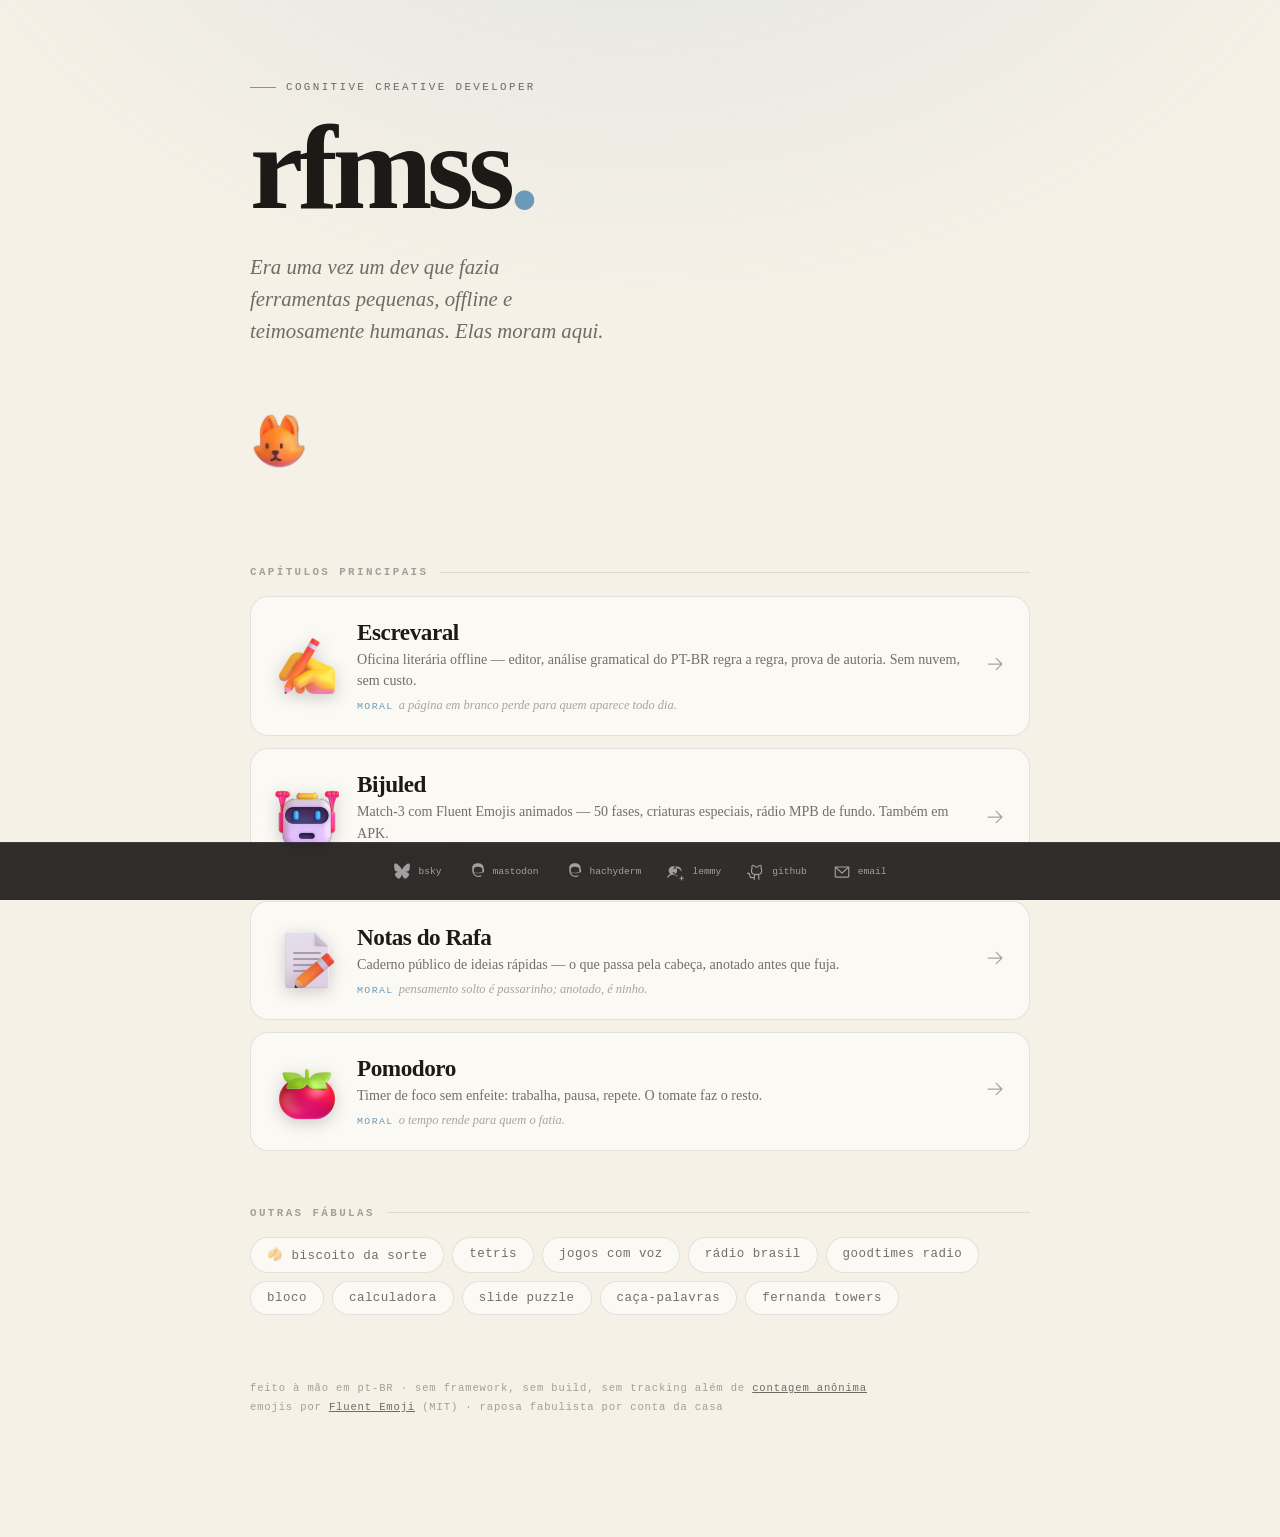
==== index.html @ 1d3f21c7 "feat: home de vanguarda — hero serif, raposa fabulista, capítulos com moral - hero tipográfico com w" ====
<!doctype html>
<html lang="pt-BR">
<head>
  <meta charset="UTF-8" />
  <meta name="viewport" content="width=device-width, initial-scale=1.0" />
  <meta name="apple-mobile-web-app-capable" content="yes" />
  <meta name="apple-mobile-web-app-status-bar-style" content="black-translucent" />
  <meta name="apple-mobile-web-app-title" content="rfmss" />
  <meta name="mobile-web-app-capable" content="yes" />
  <meta name="theme-color" content="#8fb3ae" />
  <meta name="description" content="rfmss — cognitive creative developer. Ferramentas pequenas, offline e teimosamente humanas: Escrevaral, Bijuled, Notas, Pomodoro e outras fábulas interativas." />
  <meta property="og:title" content="rfmss" />
  <meta property="og:description" content="Ferramentas pequenas, offline e teimosamente humanas." />
  <meta property="og:url" content="https://rafa.pro.br/" />
  <meta property="og:type" content="website" />
  <meta property="og:locale" content="pt_BR" />
  <link rel="canonical" href="https://rafa.pro.br/" />
  <link rel="manifest" href="manifest.json" />
  <link rel="apple-touch-icon-precomposed" sizes="180x180" href="icon-sage.png" />
  <link rel="apple-touch-icon" sizes="180x180" href="icon-sage.png" />
  <script type="application/ld+json">
  {
    "@context": "https://schema.org",
    "@type": "Person",
    "name": "rfmss",
    "url": "https://rafa.pro.br/",
    "jobTitle": "Cognitive Creative Developer",
    "sameAs": [
      "https://github.com/rfmss",
      "https://bsky.app/profile/rafa.pro.br",
      "https://wandering.shop/@rafa",
      "https://hachyderm.io/@rfmss"
    ]
  }
  </script>
  <script>
    (function () {
      var P = [
        { n: "terra",    h: "#cd7b5f", d: "#e0977b" },
        { n: "olive",    h: "#6e7a4e", d: "#9aa871" },
        { n: "rose",     h: "#c4708a", d: "#d893aa" },
        { n: "lavender", h: "#9b8fc4", d: "#b3a8d6" },
        { n: "blue",     h: "#6b9ab8", d: "#8fb6cf" },
        { n: "sage",     h: "#8fb3ae", d: "#aecbc7" }
      ];
      var c = P[Math.floor(Math.random() * P.length)];
      var q = document.querySelector.bind(document);
      var e = q('meta[name="theme-color"]');
      if (e) e.setAttribute("content", c.h);
      e = q('link[rel="apple-touch-icon-precomposed"]');
      if (e) e.setAttribute("href", "icon-" + c.n + ".png");
      e = q('link[rel="apple-touch-icon"]');
      if (e) e.setAttribute("href", "icon-" + c.n + ".png");
      document.documentElement.style.setProperty("--accent", c.h);
      document.documentElement.style.setProperty("--accent-dark", c.d);
      window._pal = c;
      try { localStorage.setItem("rfmss_pal", JSON.stringify(c)); } catch (x) {}
      if ("serviceWorker" in navigator) navigator.serviceWorker.register("/sw.js");
    })();
  </script>
  <script data-goatcounter="https://rfmss.goatcounter.com/count" async src="//gc.zgo.at/count.js"></script>
  <title>rfmss · cognitive creative developer</title>
  <style>
    :root {
      --accent: #8fb3ae;
      --accent-dark: #aecbc7;
      --paper: #f6f1e7;
      --ink: #1c1a17;
      --ink-soft: rgba(28, 26, 23, 0.62);
      --ink-faint: rgba(28, 26, 23, 0.38);
      --card: rgba(255, 255, 255, 0.55);
      --card-hover: rgba(255, 255, 255, 0.85);
      --line: rgba(28, 26, 23, 0.1);
      --serif: Georgia, "Times New Roman", "Iowan Old Style", serif;
      --mono: "Courier New", Courier, monospace;
    }
    @media (prefers-color-scheme: dark) {
      :root {
        --paper: #16130f;
        --ink: #ece5d8;
        --ink-soft: rgba(236, 229, 216, 0.6);
        --ink-faint: rgba(236, 229, 216, 0.36);
        --card: rgba(255, 255, 255, 0.045);
        --card-hover: rgba(255, 255, 255, 0.09);
        --line: rgba(236, 229, 216, 0.12);
      }
      html { --use-accent: var(--accent-dark); }
    }
    html { --use-accent: var(--accent); }

    * { box-sizing: border-box; margin: 0; padding: 0; }

    html, body { background: var(--paper); }

    body {
      min-height: 100vh;
      color: var(--ink);
      font-family: var(--serif);
      padding: 0 24px 120px;
      overflow-x: hidden;
    }
    /* wash de cor da paleta no topo — assinatura rfmss, versão sutil */
    body::before {
      content: "";
      position: fixed;
      inset: -30vh -20vw auto -20vw;
      height: 75vh;
      background: radial-gradient(ellipse at 50% 0%, var(--use-accent) 0%, transparent 62%);
      opacity: 0.16;
      pointer-events: none;
      z-index: 0;
    }
    @media (prefers-color-scheme: dark) {
      body::before { opacity: 0.1; }
    }

    ::selection { background: var(--use-accent); color: var(--paper); }

    a { color: inherit; }
    :focus-visible { outline: 2px solid var(--use-accent); outline-offset: 3px; border-radius: 4px; }

    .wrap { max-width: 780px; margin: 0 auto; position: relative; z-index: 1; }

    /* ── Hero ── */
    .hero { padding: 9vh 0 40px; }
    .eyebrow {
      font-family: var(--mono);
      font-size: 0.68rem;
      letter-spacing: 0.22em;
      text-transform: uppercase;
      color: var(--ink-soft);
      display: flex;
      align-items: center;
      gap: 10px;
    }
    .eyebrow::before {
      content: "";
      width: 26px;
      height: 1px;
      background: var(--use-accent);
      display: inline-block;
    }
    h1 {
      font-size: clamp(4rem, 14vw, 7.5rem);
      font-weight: 700;
      letter-spacing: -0.045em;
      line-height: 0.95;
      margin: 18px 0 26px;
    }
    h1 .dot { color: var(--use-accent); }
    .lede {
      font-size: clamp(1.05rem, 2.6vw, 1.3rem);
      font-style: italic;
      line-height: 1.55;
      color: var(--ink-soft);
      max-width: 34ch;
    }

    /* ── Raposa fabulista ── */
    .fox-row {
      display: flex;
      align-items: flex-end;
      gap: 14px;
      margin-top: 34px;
      min-height: 64px;
    }
    .fox-btn {
      border: none;
      background: none;
      cursor: pointer;
      padding: 0;
      line-height: 0;
      -webkit-tap-highlight-color: transparent;
      transition: transform 0.2s ease;
    }
    .fox-btn img { width: 58px; height: 58px; display: block; }
    .fox-btn:hover { transform: rotate(-6deg) scale(1.08); }
    .fox-bubble {
      position: relative;
      background: var(--card-hover);
      border: 1px solid var(--line);
      border-radius: 14px 14px 14px 3px;
      padding: 12px 16px;
      max-width: 46ch;
      font-size: 0.92rem;
      font-style: italic;
      line-height: 1.5;
      color: var(--ink-soft);
      opacity: 0;
      transform: translateY(6px);
      transition: opacity 0.35s ease, transform 0.35s ease;
      pointer-events: none;
    }
    .fox-bubble.on { opacity: 1; transform: none; pointer-events: auto; }
    .fox-bubble .moral-tag {
      font-family: var(--mono);
      font-style: normal;
      font-size: 0.6rem;
      letter-spacing: 0.18em;
      text-transform: uppercase;
      color: var(--use-accent);
      display: block;
      margin-bottom: 4px;
    }
    .fox-bubble a { color: var(--use-accent); font-style: normal; font-family: var(--mono); font-size: 0.72rem; text-decoration: none; }
    .fox-bubble a:hover { text-decoration: underline; }

    /* ── Seções ── */
    .section-label {
      font-family: var(--mono);
      font-size: 0.68rem;
      letter-spacing: 0.22em;
      text-transform: uppercase;
      color: var(--ink-faint);
      margin: 56px 0 18px;
      display: flex;
      align-items: center;
      gap: 12px;
    }
    .section-label::after { content: ""; flex: 1; height: 1px; background: var(--line); }

    /* ── Capítulos (featured) ── */
    .chapters { display: flex; flex-direction: column; gap: 12px; }
    .chapter {
      display: grid;
      grid-template-columns: 64px 1fr auto;
      gap: 18px;
      align-items: center;
      background: var(--card);
      border: 1px solid var(--line);
      border-radius: 18px;
      padding: 22px 24px;
      text-decoration: none;
      transition: background 0.2s ease, transform 0.2s ease, border-color 0.2s ease;
    }
    .chapter:hover {
      background: var(--card-hover);
      border-color: var(--use-accent);
      transform: translateY(-3px);
    }
    .chapter-emoji { width: 64px; height: 64px; }
    .chapter-emoji img { width: 100%; height: 100%; object-fit: contain; display: block; filter: drop-shadow(0 4px 8px rgba(0,0,0,0.18)); }
    .chapter-name {
      display: block;
      font-size: 1.45rem;
      font-weight: 700;
      letter-spacing: -0.02em;
      margin-bottom: 3px;
    }
    .chapter-desc { display: block; font-size: 0.88rem; line-height: 1.5; color: var(--ink-soft); }
    .chapter-moral {
      display: block;
      font-size: 0.78rem;
      font-style: italic;
      color: var(--ink-faint);
      margin-top: 7px;
    }
    .chapter-moral b { color: var(--use-accent); font-weight: 400; font-style: normal; font-family: var(--mono); font-size: 0.62rem; letter-spacing: 0.14em; text-transform: uppercase; margin-right: 5px; }
    .chapter-arrow { color: var(--ink-faint); transition: transform 0.2s ease, color 0.2s ease; }
    .chapter:hover .chapter-arrow { transform: translateX(4px); color: var(--use-accent); }

    /* ── Mais projetos ── */
    .shelf { display: flex; flex-wrap: wrap; gap: 8px; }
    .shelf a {
      font-family: var(--mono);
      font-size: 0.78rem;
      letter-spacing: 0.04em;
      text-decoration: none;
      color: var(--ink-soft);
      background: var(--card);
      border: 1px solid var(--line);
      border-radius: 999px;
      padding: 9px 16px;
      transition: all 0.18s ease;
    }
    .shelf a:hover {
      color: var(--paper);
      background: var(--use-accent);
      border-color: var(--use-accent);
      transform: translateY(-2px);
    }

    /* ── Colofão ── */
    .colophon {
      margin-top: 64px;
      font-family: var(--mono);
      font-size: 0.66rem;
      letter-spacing: 0.08em;
      color: var(--ink-faint);
      line-height: 1.8;
    }
    .colophon a { color: var(--ink-soft); }

    /* ── Footer social ── */
    .social-footer {
      position: fixed;
      bottom: 0; left: 0; right: 0;
      z-index: 100;
      background: rgba(20, 18, 16, 0.88);
      -webkit-backdrop-filter: blur(12px);
      backdrop-filter: blur(12px);
      border-top: 1px solid rgba(255, 255, 255, 0.08);
      padding: 0 24px;
      height: 58px;
      display: flex;
      align-items: center;
      justify-content: center;
      gap: 6px;
    }
    .social-link {
      display: flex;
      align-items: center;
      gap: 7px;
      text-decoration: none;
      color: rgba(255, 255, 255, 0.55);
      font-family: var(--mono);
      font-size: 0.6rem;
      padding: 8px 10px;
      border-radius: 10px;
      transition: background 0.15s, color 0.15s;
      white-space: nowrap;
    }
    .social-link:hover { background: rgba(255, 255, 255, 0.1); color: rgba(255, 255, 255, 0.92); }
    .social-link svg { display: block; flex-shrink: 0; }
    .social-handle { display: none; }
    @media (min-width: 520px) { .social-handle { display: inline; } }

    /* ── Reveal ── */
    .reveal { opacity: 0; transform: translateY(16px); transition: opacity 0.7s ease, transform 0.7s ease; }
    .reveal.in { opacity: 1; transform: none; }

    @media (prefers-reduced-motion: reduce) {
      * { animation: none !important; transition: none !important; }
      .reveal { opacity: 1; transform: none; }
    }

    /* ── Responsive ── */
    @media (max-width: 560px) {
      body { padding: 0 16px 110px; }
      .hero { padding-top: 7vh; }
      .chapter { grid-template-columns: 46px 1fr; padding: 18px; }
      .chapter-emoji { width: 46px; height: 46px; }
      .chapter-arrow { display: none; }
      .chapter-name { font-size: 1.2rem; }
    }
  </style>
</head>
<body>
  <div class="wrap">

    <!-- ── Hero ── -->
    <header class="hero">
      <p class="eyebrow">cognitive creative developer</p>
      <h1>rfmss<span class="dot">.</span></h1>
      <p class="lede">Era uma vez um dev que fazia ferramentas pequenas, offline e teimosamente humanas. Elas moram aqui.</p>

      <div class="fox-row">
        <button class="fox-btn" id="fox" aria-label="Pedir uma moral do dia à raposa" title="A raposa tem uma moral pra você">
          <img src="assets/fox.webp" alt="" width="58" height="58" />
        </button>
        <div class="fox-bubble" id="fox-bubble" role="status" aria-live="polite">
          <span class="moral-tag">moral do dia</span>
          <span id="fox-moral"></span><br />
          <a href="/biscoito/">quer mais? abra um biscoito →</a>
        </div>
      </div>
    </header>

    <main>
      <!-- ── Capítulos ── -->
      <h2 class="section-label">capítulos principais</h2>
      <nav class="chapters" aria-label="Projetos principais">

        <a class="chapter reveal" href="https://escrevaral.com" target="_blank" rel="noopener noreferrer">
          <span class="chapter-emoji"><img src="assets/writing.png" alt="" loading="lazy" /></span>
          <span>
            <span class="chapter-name">Escrevaral</span>
            <span class="chapter-desc">Oficina literária offline — editor, análise gramatical do PT-BR regra a regra, prova de autoria. Sem nuvem, sem custo.</span>
            <span class="chapter-moral"><b>moral</b>a página em branco perde para quem aparece todo dia.</span>
          </span>
          <span class="chapter-arrow" aria-hidden="true"><svg xmlns="http://www.w3.org/2000/svg" width="20" height="20" fill="currentColor" viewBox="0 0 256 256"><path d="M221.66,133.66l-72,72a8,8,0,0,1-11.32-11.32L196.69,136H40a8,8,0,0,1,0-16H196.69L138.34,61.66a8,8,0,0,1,11.32-11.32l72,72A8,8,0,0,1,221.66,133.66Z"/></svg></span>
        </a>

        <a class="chapter reveal" href="/bijuled/">
          <span class="chapter-emoji"><img src="assets/robot.webp" alt="" loading="lazy" /></span>
          <span>
            <span class="chapter-name">Bijuled</span>
            <span class="chapter-desc">Match-3 com Fluent Emojis animados — 50 fases, criaturas especiais, rádio MPB de fundo. Também em APK.</span>
            <span class="chapter-moral"><b>moral</b>junte três iguais e até a raiva vira ponto.</span>
          </span>
          <span class="chapter-arrow" aria-hidden="true"><svg xmlns="http://www.w3.org/2000/svg" width="20" height="20" fill="currentColor" viewBox="0 0 256 256"><path d="M221.66,133.66l-72,72a8,8,0,0,1-11.32-11.32L196.69,136H40a8,8,0,0,1,0-16H196.69L138.34,61.66a8,8,0,0,1,11.32-11.32l72,72A8,8,0,0,1,221.66,133.66Z"/></svg></span>
        </a>

        <a class="chapter reveal" href="/nota/">
          <span class="chapter-emoji"><img src="assets/memo.png" alt="" loading="lazy" /></span>
          <span>
            <span class="chapter-name">Notas do Rafa</span>
            <span class="chapter-desc">Caderno público de ideias rápidas — o que passa pela cabeça, anotado antes que fuja.</span>
            <span class="chapter-moral"><b>moral</b>pensamento solto é passarinho; anotado, é ninho.</span>
          </span>
          <span class="chapter-arrow" aria-hidden="true"><svg xmlns="http://www.w3.org/2000/svg" width="20" height="20" fill="currentColor" viewBox="0 0 256 256"><path d="M221.66,133.66l-72,72a8,8,0,0,1-11.32-11.32L196.69,136H40a8,8,0,0,1,0-16H196.69L138.34,61.66a8,8,0,0,1,11.32-11.32l72,72A8,8,0,0,1,221.66,133.66Z"/></svg></span>
        </a>

        <a class="chapter reveal" href="/pomodoro/">
          <span class="chapter-emoji"><img src="assets/tomato.png" alt="" loading="lazy" /></span>
          <span>
            <span class="chapter-name">Pomodoro</span>
            <span class="chapter-desc">Timer de foco sem enfeite: trabalha, pausa, repete. O tomate faz o resto.</span>
            <span class="chapter-moral"><b>moral</b>o tempo rende para quem o fatia.</span>
          </span>
          <span class="chapter-arrow" aria-hidden="true"><svg xmlns="http://www.w3.org/2000/svg" width="20" height="20" fill="currentColor" viewBox="0 0 256 256"><path d="M221.66,133.66l-72,72a8,8,0,0,1-11.32-11.32L196.69,136H40a8,8,0,0,1,0-16H196.69L138.34,61.66a8,8,0,0,1,11.32-11.32l72,72A8,8,0,0,1,221.66,133.66Z"/></svg></span>
        </a>
      </nav>

      <!-- ── Mais projetos ── -->
      <h2 class="section-label">outras fábulas</h2>
      <nav class="shelf reveal" aria-label="Outros projetos">
        <a href="/biscoito/">🥠 biscoito da sorte</a>
        <a href="/kilo/">tetris</a>
        <a href="/jogos/">jogos com voz</a>
        <a href="/radio/">rádio brasil</a>
        <a href="/goodtimes/">goodtimes radio</a>
        <a href="/bloco/">bloco</a>
        <a href="/calculadora/">calculadora</a>
        <a href="/dirlizanu/">slide puzzle</a>
        <a href="/p/">caça-palavras</a>
        <a href="/FernandaTowers/">fernanda towers</a>
      </nav>

      <p class="colophon reveal">
        feito à mão em pt-BR · sem framework, sem build, sem tracking além de <a href="https://www.goatcounter.com" rel="noopener noreferrer">contagem anônima</a><br />
        emojis por <a href="https://github.com/microsoft/fluentui-emoji" rel="noopener noreferrer">Fluent Emoji</a> (MIT) · raposa fabulista por conta da casa
      </p>
    </main>
  </div>

  <!-- ── Footer social ── -->
  <footer class="social-footer">
    <a href="https://bsky.app/profile/rafa.pro.br" class="social-link" target="_blank" rel="noopener noreferrer" title="Bluesky @rafa.pro.br">
      <svg width="18" height="18" viewBox="0 0 256 256" fill="currentColor" xmlns="http://www.w3.org/2000/svg"><path d="M64 18.75C88.75 37.06 115.19 74.43 128 94.58C140.81 74.43 167.25 37.06 192 18.75C209.94 6.56 240 -0.94 240 32.5C240 39.13 236.25 85.56 234.06 93.13C226.5 120 199 128 173.87 123.19C228.94 132.13 242.25 163.69 213.75 195.19C158.25 262.69 134.5 182.07 128 160.56C121.5 182.07 97.75 262.69 42.25 195.19C13.75 163.69 27.06 132.13 82.13 123.19C57 128 29.5 120 21.94 93.13C19.75 85.56 16 39.13 16 32.5C16 -0.94 46.06 6.56 64 18.75Z"/></svg>
      <span class="social-handle">bsky</span>
    </a>
    <a href="https://wandering.shop/@rafa" class="social-link" target="_blank" rel="me noopener noreferrer" title="Mastodon @rafa@wandering.shop">
      <svg width="18" height="18" viewBox="0 0 256 256" fill="currentColor" xmlns="http://www.w3.org/2000/svg"><path d="M221.1,70.42a72.74,72.74,0,0,0-6.38-31.63C203.86,15.51,180.63,3.57,155.13,2.13,150.38,1.87,145.5,2,140.74,2h-.19c-4.76,0-9.64-.15-14.39.11C101.16,3.57,77.93,15.51,67.07,38.79a72.74,72.74,0,0,0-6.38,31.63C60.43,80.55,60.25,90.7,60.4,100.6c.22,15.87,1.61,31.61,7.67,46.5a79.11,79.11,0,0,0,47,45.36c18.54,6.22,39.5,7.28,58.62,2.23a8.25,8.25,0,0,0,.93-.32,74.82,74.82,0,0,0,16.72-7.64,1,1,0,0,0,.44-1.18l-3.5-11.2a1,1,0,0,0-1.26-.66,105.12,105.12,0,0,1-15.6,5.39c-16.41,4.12-34.14,3.59-50.19-1.4a63.29,63.29,0,0,1-37.6-36.33c-.2-.52-.39-1-.56-1.56,0,0,26.44,6.44,59.89,7.13,10.46.2,20.86-.14,31.29-.89,18.77-1.38,38.65-4.38,52.9-17.46C237,119.87,221.38,80.44,221.1,70.42Zm-37.9,60.33a1,1,0,0,1-.54.87c-8.16,4-17.42,5.18-26.49,5.78-10.33.68-20.74,1-31.1.77-15.27-.35-35.08-2.46-35.08-2.46,0,7.49.47,14.62.47,14.62L87,150.09S83,136.76,83,116.58V89.72c0-20.07,13.15-26,13.15-26l.09,0a104.68,104.68,0,0,1,27.76-8.64A120.75,120.75,0,0,1,144.49,54c29.29,0,44.84,11.56,44.84,11.56S203,72,203,89.72v33.12A7.09,7.09,0,0,1,183.2,130.75Z"/></svg>
      <span class="social-handle">mastodon</span>
    </a>
    <a href="https://hachyderm.io/@rfmss" class="social-link" target="_blank" rel="me noopener noreferrer" title="Mastodon @rfmss@hachyderm.io">
      <svg width="18" height="18" viewBox="0 0 256 256" fill="currentColor" xmlns="http://www.w3.org/2000/svg"><path d="M221.1,70.42a72.74,72.74,0,0,0-6.38-31.63C203.86,15.51,180.63,3.57,155.13,2.13,150.38,1.87,145.5,2,140.74,2h-.19c-4.76,0-9.64-.15-14.39.11C101.16,3.57,77.93,15.51,67.07,38.79a72.74,72.74,0,0,0-6.38,31.63C60.43,80.55,60.25,90.7,60.4,100.6c.22,15.87,1.61,31.61,7.67,46.5a79.11,79.11,0,0,0,47,45.36c18.54,6.22,39.5,7.28,58.62,2.23a8.25,8.25,0,0,0,.93-.32,74.82,74.82,0,0,0,16.72-7.64,1,1,0,0,0,.44-1.18l-3.5-11.2a1,1,0,0,0-1.26-.66,105.12,105.12,0,0,1-15.6,5.39c-16.41,4.12-34.14,3.59-50.19-1.4a63.29,63.29,0,0,1-37.6-36.33c-.2-.52-.39-1-.56-1.56,0,0,26.44,6.44,59.89,7.13,10.46.2,20.86-.14,31.29-.89,18.77-1.38,38.65-4.38,52.9-17.46C237,119.87,221.38,80.44,221.1,70.42Zm-37.9,60.33a1,1,0,0,1-.54.87c-8.16,4-17.42,5.18-26.49,5.78-10.33.68-20.74,1-31.1.77-15.27-.35-35.08-2.46-35.08-2.46,0,7.49.47,14.62.47,14.62L87,150.09S83,136.76,83,116.58V89.72c0-20.07,13.15-26,13.15-26l.09,0a104.68,104.68,0,0,1,27.76-8.64A120.75,120.75,0,0,1,144.49,54c29.29,0,44.84,11.56,44.84,11.56S203,72,203,89.72v33.12A7.09,7.09,0,0,1,183.2,130.75Z"/></svg>
      <span class="social-handle">hachyderm</span>
    </a>
    <a href="https://sh.itjust.works/u/rfmss" class="social-link" target="_blank" rel="noopener noreferrer" title="Lemmy sh.itjust.works/u/rfmss">
      <svg width="18" height="18" viewBox="0 0 256 256" fill="currentColor" xmlns="http://www.w3.org/2000/svg"><path d="M117.25,157.92a60,60,0,1,0-66.5,0A95.83,95.83,0,0,0,3.53,195.43a8,8,0,1,0,13,9.22A80,80,0,0,1,144,192a8,8,0,0,0,0-16,64,64,0,1,1,64-64,65.15,65.15,0,0,1-1.81,15.27A8,8,0,0,0,207.82,128,80,80,0,0,0,64,112a64,64,0,0,1,53.25,45.92ZM232,208H216V192a8,8,0,0,0-16,0v16H184a8,8,0,0,0,0,16h16v16a8,8,0,0,0,16,0V224h16a8,8,0,0,0,0-16Z"/></svg>
      <span class="social-handle">lemmy</span>
    </a>
    <a href="https://github.com/rfmss" class="social-link" target="_blank" rel="noopener noreferrer" title="GitHub github.com/rfmss">
      <svg width="18" height="18" viewBox="0 0 256 256" fill="currentColor" xmlns="http://www.w3.org/2000/svg"><path d="M208.31,75.68A59.78,59.78,0,0,0,202.93,28,8,8,0,0,0,196,24a59.75,59.75,0,0,0-48,24H124A59.75,59.75,0,0,0,76,24a8,8,0,0,0-6.93,4,59.78,59.78,0,0,0-5.38,47.68A58.14,58.14,0,0,0,56,104v8a56.06,56.06,0,0,0,48.44,55.47A39.8,39.8,0,0,0,96,192v8H72a24,24,0,0,1-24-24,40,40,0,0,0-40-40,8,8,0,0,0,0,16,24,24,0,0,1,24,24,40,40,0,0,0,40,40H96v16a8,8,0,0,0,16,0V192a24,24,0,0,1,48,0v40a8,8,0,0,0,16,0V192a39.8,39.8,0,0,0-8.44-24.53A56.06,56.06,0,0,0,216,112v-8A58.14,58.14,0,0,0,208.31,75.68ZM200,112a40,40,0,0,1-40,40H112a40,40,0,0,1-40-40v-8a41.74,41.74,0,0,1,6.9-22.48A8,8,0,0,0,80,73.83a43.81,43.81,0,0,1,.79-33.58,43.88,43.88,0,0,1,32.32,20.06A8,8,0,0,0,119.82,64h32.35a8,8,0,0,0,6.74-3.69,43.87,43.87,0,0,1,32.32-20.06A43.81,43.81,0,0,1,192,73.83a8.09,8.09,0,0,0,1,7.65A41.72,41.72,0,0,1,200,104Z"/></svg>
      <span class="social-handle">github</span>
    </a>
    <a href="mailto:rfmss@disr.it" class="social-link" title="rfmss@disr.it">
      <svg width="18" height="18" viewBox="0 0 256 256" fill="currentColor" xmlns="http://www.w3.org/2000/svg"><path d="M224,48H32a8,8,0,0,0-8,8V192a16,16,0,0,0,16,16H216a16,16,0,0,0,16-16V56A8,8,0,0,0,224,48ZM203.43,64,128,133.15,52.57,64ZM216,192H40V74.19l82.59,75.71a8,8,0,0,0,10.82,0L216,74.19V192Z"/></svg>
      <span class="social-handle">email</span>
    </a>
  </footer>

  <script>
    // ── Moral do dia (determinística pela data — a raposa não muda de ideia) ──
    var MORAIS = [
      "quem planta pixel colhe brinquedo.",
      "a uva que a raposa alcança é a que ela escreve.",
      "ferramenta boa é a que funciona sem sinal de wifi.",
      "quem faz pequeno todo dia acorda com uma obra.",
      "o atalho mais curto entre duas ideias é uma nota.",
      "não há vento bom pra quem não abre o editor.",
      "o jogo ensina errando; a vida, idem.",
      "quem espera o tempo passar, perde o tomate.",
      "código sem dono também é jardim.",
      "a pressa é inimiga da cascata perfeita.",
      "todo grande projeto já foi um rabisco com vergonha.",
      "a raposa não corre atrás de tudo: escolhe uma uva por dia.",
      "offline também é um lugar bonito de se morar.",
      "quem nomeia bem as coisas já resolveu metade delas."
    ];
    (function () {
      var fox = document.getElementById("fox");
      var bubble = document.getElementById("fox-bubble");
      var moralEl = document.getElementById("fox-moral");
      var d = new Date();
      var seed = d.getFullYear() * 366 + (d.getMonth() + 1) * 31 + d.getDate();
      moralEl.textContent = MORAIS[seed % MORAIS.length];
      fox.addEventListener("click", function () {
        bubble.classList.toggle("on");
      });
    })();

    // ── Reveal escalonado ──
    (function () {
      var els = document.querySelectorAll(".reveal");
      if (!("IntersectionObserver" in window)) {
        for (var i = 0; i < els.length; i++) els[i].classList.add("in");
        return;
      }
      var io = new IntersectionObserver(function (entries) {
        entries.forEach(function (en) {
          if (en.isIntersecting) {
            en.target.classList.add("in");
            io.unobserve(en.target);
          }
        });
      }, { threshold: 0.1 });
      var delay = 0;
      els.forEach(function (el) {
        el.style.transitionDelay = (delay % 4) * 90 + "ms";
        delay++;
        io.observe(el);
      });
    })();
  </script>
</body>
</html>
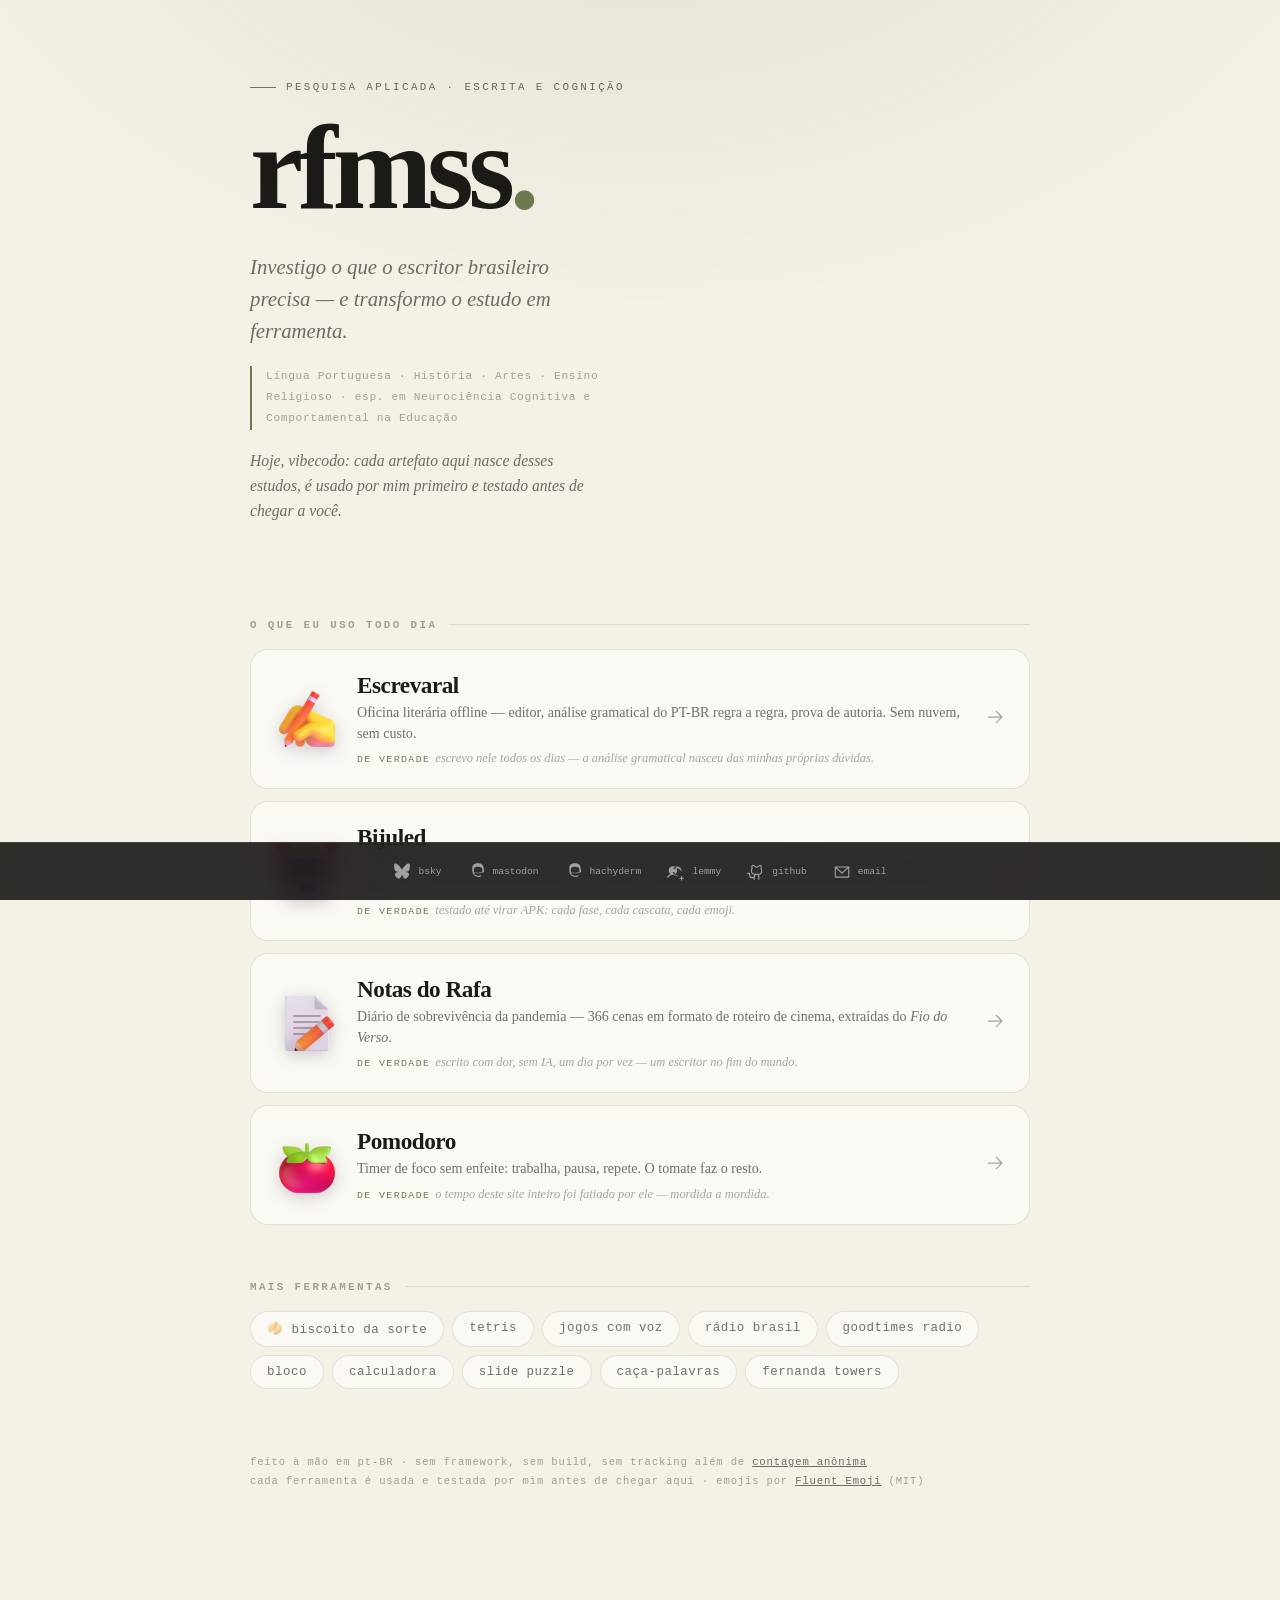
==== commit ed3a8144: "feat: voz de pesquisador — formação real, sem tom de fábula - hero: pesquisa aplicada em escrita e c" ====
--- a/index.html
+++ b/index.html
@@ -8,9 +8,9 @@
   <meta name="apple-mobile-web-app-title" content="rfmss" />
   <meta name="mobile-web-app-capable" content="yes" />
   <meta name="theme-color" content="#8fb3ae" />
-  <meta name="description" content="rfmss — cognitive creative developer. Ferramentas pequenas, offline e teimosamente humanas: Escrevaral, Bijuled, Notas, Pomodoro e outras fábulas interativas." />
+  <meta name="description" content="rfmss — pesquisa aplicada em escrita e cognição. Investigo o que o escritor brasileiro precisa e transformo o estudo em ferramentas: Escrevaral, Bijuled, Notas do Rafa, Pomodoro e mais." />
   <meta property="og:title" content="rfmss" />
-  <meta property="og:description" content="Ferramentas pequenas, offline e teimosamente humanas." />
+  <meta property="og:description" content="Investigo o que o escritor brasileiro precisa — e transformo o estudo em ferramenta." />
   <meta property="og:url" content="https://rafa.pro.br/" />
   <meta property="og:type" content="website" />
   <meta property="og:locale" content="pt_BR" />
@@ -24,7 +24,7 @@
     "@type": "Person",
     "name": "rfmss",
     "url": "https://rafa.pro.br/",
-    "jobTitle": "Cognitive Creative Developer",
+    "jobTitle": "Pesquisador em escrita e cognição · Vibecoder",
     "sameAs": [
       "https://github.com/rfmss",
       "https://bsky.app/profile/rafa.pro.br",
@@ -156,54 +156,25 @@
       max-width: 34ch;
     }
 
-    /* ── Raposa fabulista ── */
-    .fox-row {
-      display: flex;
-      align-items: flex-end;
-      gap: 14px;
-      margin-top: 34px;
-      min-height: 64px;
-    }
-    .fox-btn {
-      border: none;
-      background: none;
-      cursor: pointer;
-      padding: 0;
-      line-height: 0;
-      -webkit-tap-highlight-color: transparent;
-      transition: transform 0.2s ease;
-    }
-    .fox-btn img { width: 58px; height: 58px; display: block; }
-    .fox-btn:hover { transform: rotate(-6deg) scale(1.08); }
-    .fox-bubble {
-      position: relative;
-      background: var(--card-hover);
-      border: 1px solid var(--line);
-      border-radius: 14px 14px 14px 3px;
-      padding: 12px 16px;
-      max-width: 46ch;
-      font-size: 0.92rem;
+    .credentials {
+      font-family: var(--mono);
+      font-size: 0.7rem;
+      letter-spacing: 0.06em;
+      line-height: 1.9;
+      color: var(--ink-faint);
+      max-width: 52ch;
+      margin-top: 18px;
+      padding-left: 14px;
+      border-left: 2px solid var(--use-accent);
+    }
+    .lede-sub {
+      font-size: 0.98rem;
       font-style: italic;
-      line-height: 1.5;
+      line-height: 1.6;
       color: var(--ink-soft);
-      opacity: 0;
-      transform: translateY(6px);
-      transition: opacity 0.35s ease, transform 0.35s ease;
-      pointer-events: none;
-    }
-    .fox-bubble.on { opacity: 1; transform: none; pointer-events: auto; }
-    .fox-bubble .moral-tag {
-      font-family: var(--mono);
-      font-style: normal;
-      font-size: 0.6rem;
-      letter-spacing: 0.18em;
-      text-transform: uppercase;
-      color: var(--use-accent);
-      display: block;
-      margin-bottom: 4px;
-    }
-    .fox-bubble a { color: var(--use-accent); font-style: normal; font-family: var(--mono); font-size: 0.72rem; text-decoration: none; }
-    .fox-bubble a:hover { text-decoration: underline; }
+      max-width: 44ch;
+      margin-top: 18px;
+    }
 
     /* ── Seções ── */
     .section-label {
@@ -350,25 +321,16 @@
 
     <!-- ── Hero ── -->
     <header class="hero">
-      <p class="eyebrow">cognitive creative developer</p>
+      <p class="eyebrow">pesquisa aplicada · escrita e cognição</p>
       <h1>rfmss<span class="dot">.</span></h1>
-      <p class="lede">Era uma vez um dev que fazia ferramentas pequenas, offline e teimosamente humanas. Elas moram aqui.</p>
-
-      <div class="fox-row">
-        <button class="fox-btn" id="fox" aria-label="Pedir uma moral do dia à raposa" title="A raposa tem uma moral pra você">
-          <img src="assets/fox.webp" alt="" width="58" height="58" />
-        </button>
-        <div class="fox-bubble" id="fox-bubble" role="status" aria-live="polite">
-          <span class="moral-tag">moral do dia</span>
-          <span id="fox-moral"></span><br />
-          <a href="/biscoito/">quer mais? abra um biscoito →</a>
-        </div>
-      </div>
+      <p class="lede">Investigo o que o escritor brasileiro precisa — e transformo o estudo em ferramenta.</p>
+      <p class="credentials">Língua Portuguesa · História · Artes · Ensino Religioso · esp. em Neurociência Cognitiva e Comportamental na Educação</p>
+      <p class="lede-sub">Hoje, vibecodo: cada artefato aqui nasce desses estudos, é usado por mim primeiro e testado antes de chegar a você.</p>
     </header>
 
     <main>
       <!-- ── Capítulos ── -->
-      <h2 class="section-label">capítulos principais</h2>
+      <h2 class="section-label">o que eu uso todo dia</h2>
       <nav class="chapters" aria-label="Projetos principais">
 
         <a class="chapter reveal" href="https://escrevaral.com" target="_blank" rel="noopener noreferrer">
@@ -376,7 +338,7 @@
           <span>
             <span class="chapter-name">Escrevaral</span>
             <span class="chapter-desc">Oficina literária offline — editor, análise gramatical do PT-BR regra a regra, prova de autoria. Sem nuvem, sem custo.</span>
-            <span class="chapter-moral"><b>moral</b>a página em branco perde para quem aparece todo dia.</span>
+            <span class="chapter-moral"><b>de verdade</b>escrevo nele todos os dias — a análise gramatical nasceu das minhas próprias dúvidas.</span>
           </span>
           <span class="chapter-arrow" aria-hidden="true"><svg xmlns="http://www.w3.org/2000/svg" width="20" height="20" fill="currentColor" viewBox="0 0 256 256"><path d="M221.66,133.66l-72,72a8,8,0,0,1-11.32-11.32L196.69,136H40a8,8,0,0,1,0-16H196.69L138.34,61.66a8,8,0,0,1,11.32-11.32l72,72A8,8,0,0,1,221.66,133.66Z"/></svg></span>
         </a>
@@ -386,7 +348,7 @@
           <span>
             <span class="chapter-name">Bijuled</span>
             <span class="chapter-desc">Match-3 com Fluent Emojis animados — 50 fases, criaturas especiais, rádio MPB de fundo. Também em APK.</span>
-            <span class="chapter-moral"><b>moral</b>junte três iguais e até a raiva vira ponto.</span>
+            <span class="chapter-moral"><b>de verdade</b>testado até virar APK: cada fase, cada cascata, cada emoji.</span>
           </span>
           <span class="chapter-arrow" aria-hidden="true"><svg xmlns="http://www.w3.org/2000/svg" width="20" height="20" fill="currentColor" viewBox="0 0 256 256"><path d="M221.66,133.66l-72,72a8,8,0,0,1-11.32-11.32L196.69,136H40a8,8,0,0,1,0-16H196.69L138.34,61.66a8,8,0,0,1,11.32-11.32l72,72A8,8,0,0,1,221.66,133.66Z"/></svg></span>
         </a>
@@ -395,8 +357,8 @@
           <span class="chapter-emoji"><img src="assets/memo.png" alt="" loading="lazy" /></span>
           <span>
             <span class="chapter-name">Notas do Rafa</span>
-            <span class="chapter-desc">Caderno público de ideias rápidas — o que passa pela cabeça, anotado antes que fuja.</span>
-            <span class="chapter-moral"><b>moral</b>pensamento solto é passarinho; anotado, é ninho.</span>
+            <span class="chapter-desc">Diário de sobrevivência da pandemia — 366 cenas em formato de roteiro de cinema, extraídas do <em>Fio do Verso</em>.</span>
+            <span class="chapter-moral"><b>de verdade</b>escrito com dor, sem IA, um dia por vez — um escritor no fim do mundo.</span>
           </span>
           <span class="chapter-arrow" aria-hidden="true"><svg xmlns="http://www.w3.org/2000/svg" width="20" height="20" fill="currentColor" viewBox="0 0 256 256"><path d="M221.66,133.66l-72,72a8,8,0,0,1-11.32-11.32L196.69,136H40a8,8,0,0,1,0-16H196.69L138.34,61.66a8,8,0,0,1,11.32-11.32l72,72A8,8,0,0,1,221.66,133.66Z"/></svg></span>
         </a>
@@ -406,14 +368,14 @@
           <span>
             <span class="chapter-name">Pomodoro</span>
             <span class="chapter-desc">Timer de foco sem enfeite: trabalha, pausa, repete. O tomate faz o resto.</span>
-            <span class="chapter-moral"><b>moral</b>o tempo rende para quem o fatia.</span>
+            <span class="chapter-moral"><b>de verdade</b>o tempo deste site inteiro foi fatiado por ele — mordida a mordida.</span>
           </span>
           <span class="chapter-arrow" aria-hidden="true"><svg xmlns="http://www.w3.org/2000/svg" width="20" height="20" fill="currentColor" viewBox="0 0 256 256"><path d="M221.66,133.66l-72,72a8,8,0,0,1-11.32-11.32L196.69,136H40a8,8,0,0,1,0-16H196.69L138.34,61.66a8,8,0,0,1,11.32-11.32l72,72A8,8,0,0,1,221.66,133.66Z"/></svg></span>
         </a>
       </nav>
 
       <!-- ── Mais projetos ── -->
-      <h2 class="section-label">outras fábulas</h2>
+      <h2 class="section-label">mais ferramentas</h2>
       <nav class="shelf reveal" aria-label="Outros projetos">
         <a href="/biscoito/">🥠 biscoito da sorte</a>
         <a href="/kilo/">tetris</a>
@@ -429,7 +391,7 @@
 
       <p class="colophon reveal">
         feito à mão em pt-BR · sem framework, sem build, sem tracking além de <a href="https://www.goatcounter.com" rel="noopener noreferrer">contagem anônima</a><br />
-        emojis por <a href="https://github.com/microsoft/fluentui-emoji" rel="noopener noreferrer">Fluent Emoji</a> (MIT) · raposa fabulista por conta da casa
+        cada ferramenta é usada e testada por mim antes de chegar aqui · emojis por <a href="https://github.com/microsoft/fluentui-emoji" rel="noopener noreferrer">Fluent Emoji</a> (MIT)
       </p>
     </main>
   </div>
@@ -463,35 +425,6 @@
   </footer>
 
   <script>
-    // ── Moral do dia (determinística pela data — a raposa não muda de ideia) ──
-    var MORAIS = [
-      "quem planta pixel colhe brinquedo.",
-      "a uva que a raposa alcança é a que ela escreve.",
-      "ferramenta boa é a que funciona sem sinal de wifi.",
-      "quem faz pequeno todo dia acorda com uma obra.",
-      "o atalho mais curto entre duas ideias é uma nota.",
-      "não há vento bom pra quem não abre o editor.",
-      "o jogo ensina errando; a vida, idem.",
-      "quem espera o tempo passar, perde o tomate.",
-      "código sem dono também é jardim.",
-      "a pressa é inimiga da cascata perfeita.",
-      "todo grande projeto já foi um rabisco com vergonha.",
-      "a raposa não corre atrás de tudo: escolhe uma uva por dia.",
-      "offline também é um lugar bonito de se morar.",
-      "quem nomeia bem as coisas já resolveu metade delas."
-    ];
-    (function () {
-      var fox = document.getElementById("fox");
-      var bubble = document.getElementById("fox-bubble");
-      var moralEl = document.getElementById("fox-moral");
-      var d = new Date();
-      var seed = d.getFullYear() * 366 + (d.getMonth() + 1) * 31 + d.getDate();
-      moralEl.textContent = MORAIS[seed % MORAIS.length];
-      fox.addEventListener("click", function () {
-        bubble.classList.toggle("on");
-      });
-    })();
-
     // ── Reveal escalonado ──
     (function () {
       var els = document.querySelectorAll(".reveal");
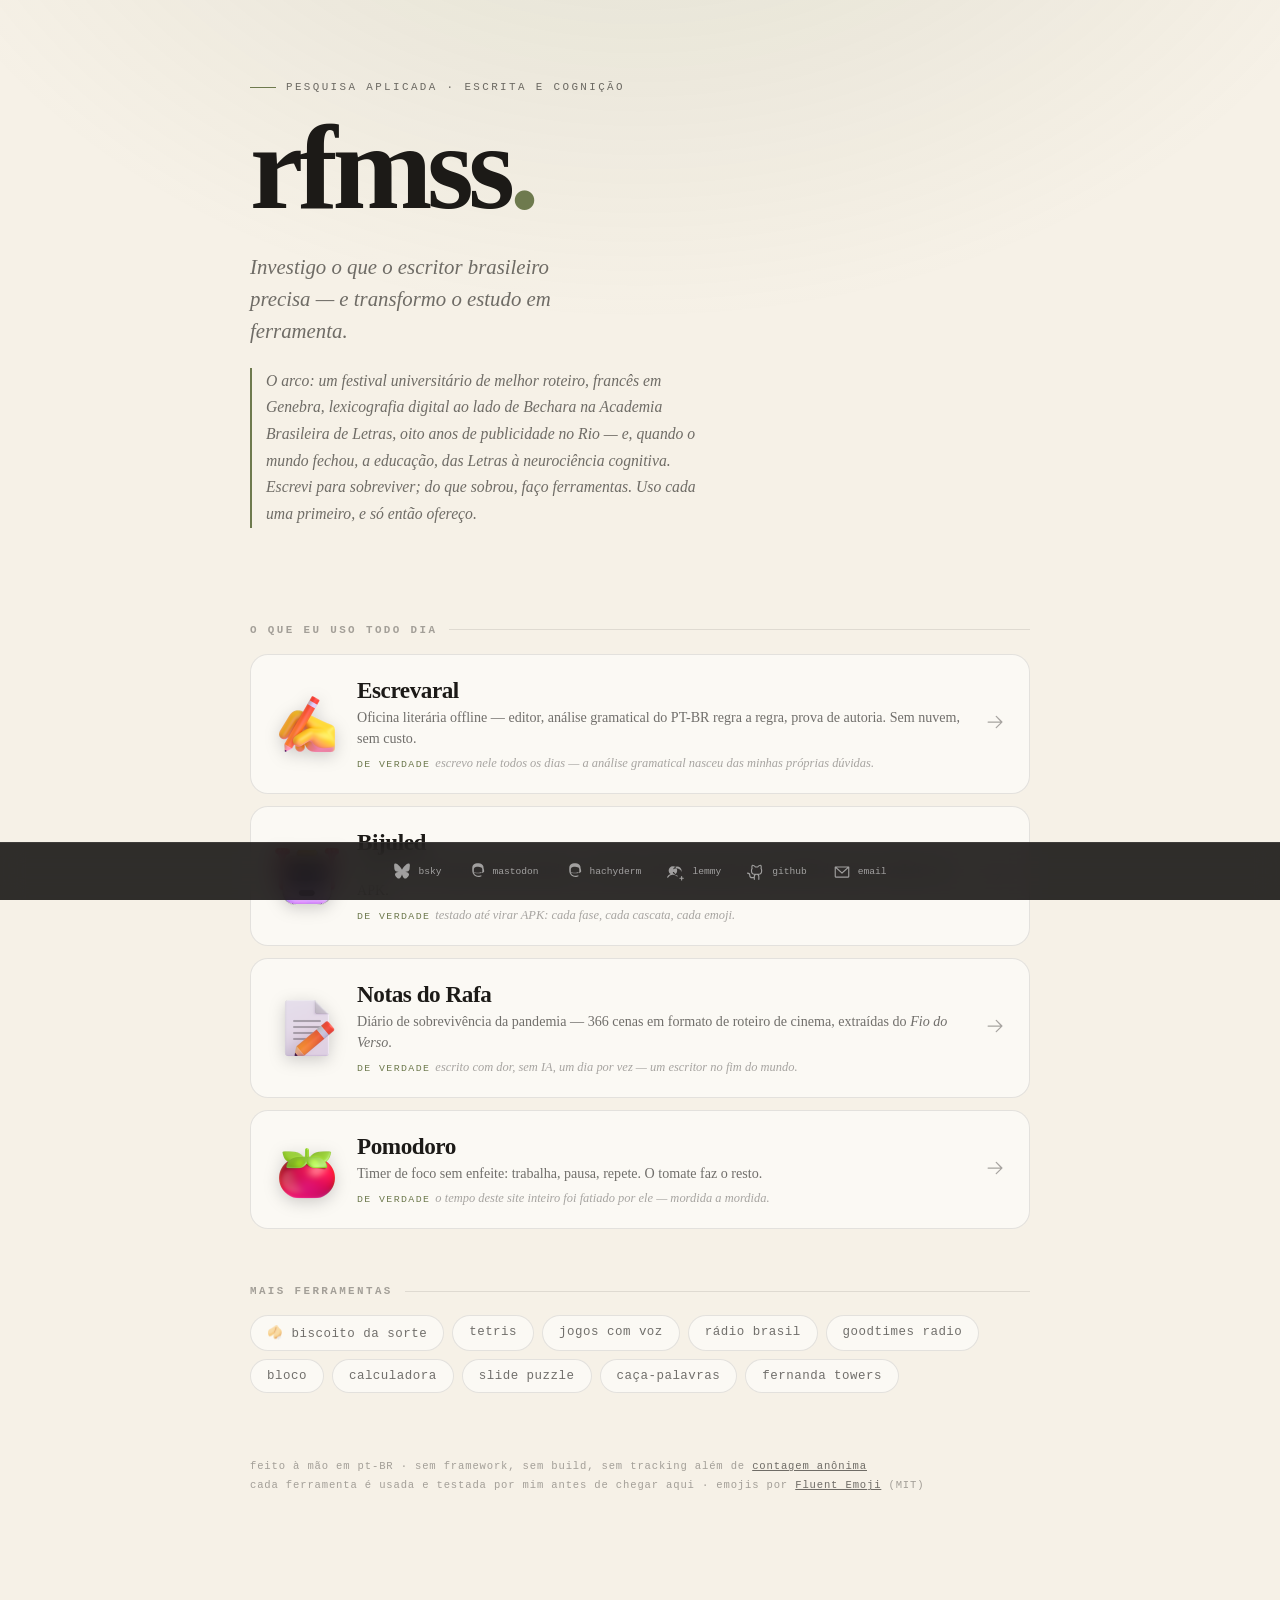
==== commit 732c88ae: "feat: arco de persona no hero — do roteiro premiado às ferramentas Festival universitário de melhor " ====
--- a/index.html
+++ b/index.html
@@ -156,24 +156,15 @@
       max-width: 34ch;
     }
 
-    .credentials {
-      font-family: var(--mono);
-      font-size: 0.7rem;
-      letter-spacing: 0.06em;
-      line-height: 1.9;
-      color: var(--ink-faint);
-      max-width: 52ch;
-      margin-top: 18px;
-      padding-left: 14px;
-      border-left: 2px solid var(--use-accent);
-    }
     .lede-sub {
       font-size: 0.98rem;
       font-style: italic;
-      line-height: 1.6;
+      line-height: 1.7;
       color: var(--ink-soft);
-      max-width: 44ch;
-      margin-top: 18px;
+      max-width: 58ch;
+      margin-top: 20px;
+      padding-left: 14px;
+      border-left: 2px solid var(--use-accent);
     }
 
     /* ── Seções ── */
@@ -324,8 +315,7 @@
       <p class="eyebrow">pesquisa aplicada · escrita e cognição</p>
       <h1>rfmss<span class="dot">.</span></h1>
       <p class="lede">Investigo o que o escritor brasileiro precisa — e transformo o estudo em ferramenta.</p>
-      <p class="credentials">Língua Portuguesa · História · Artes · Ensino Religioso · esp. em Neurociência Cognitiva e Comportamental na Educação</p>
-      <p class="lede-sub">Hoje, vibecodo: cada artefato aqui nasce desses estudos, é usado por mim primeiro e testado antes de chegar a você.</p>
+      <p class="lede-sub">O arco: um festival universitário de melhor roteiro, francês em Genebra, lexicografia digital ao lado de Bechara na Academia Brasileira de Letras, oito anos de publicidade no Rio — e, quando o mundo fechou, a educação, das Letras à neurociência cognitiva. Escrevi para sobreviver; do que sobrou, faço ferramentas. Uso cada uma primeiro, e só então ofereço.</p>
     </header>
 
     <main>
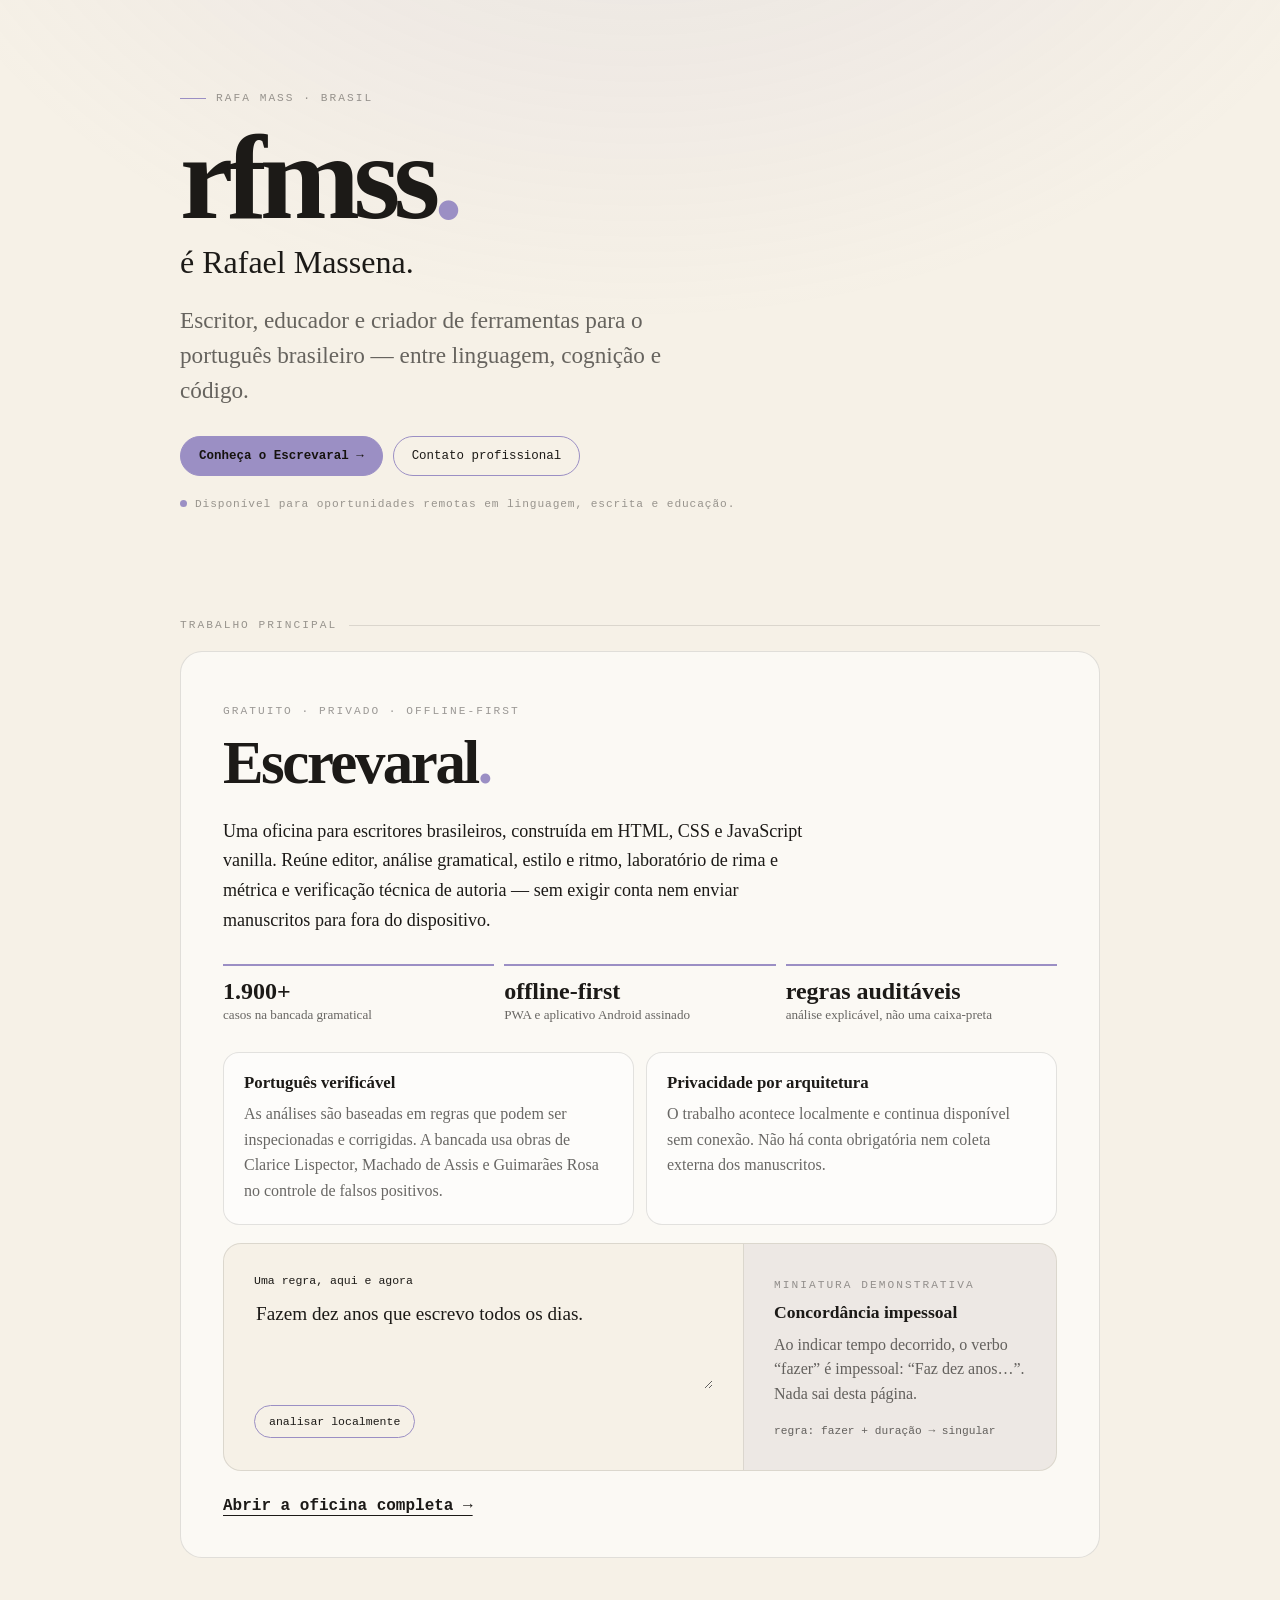
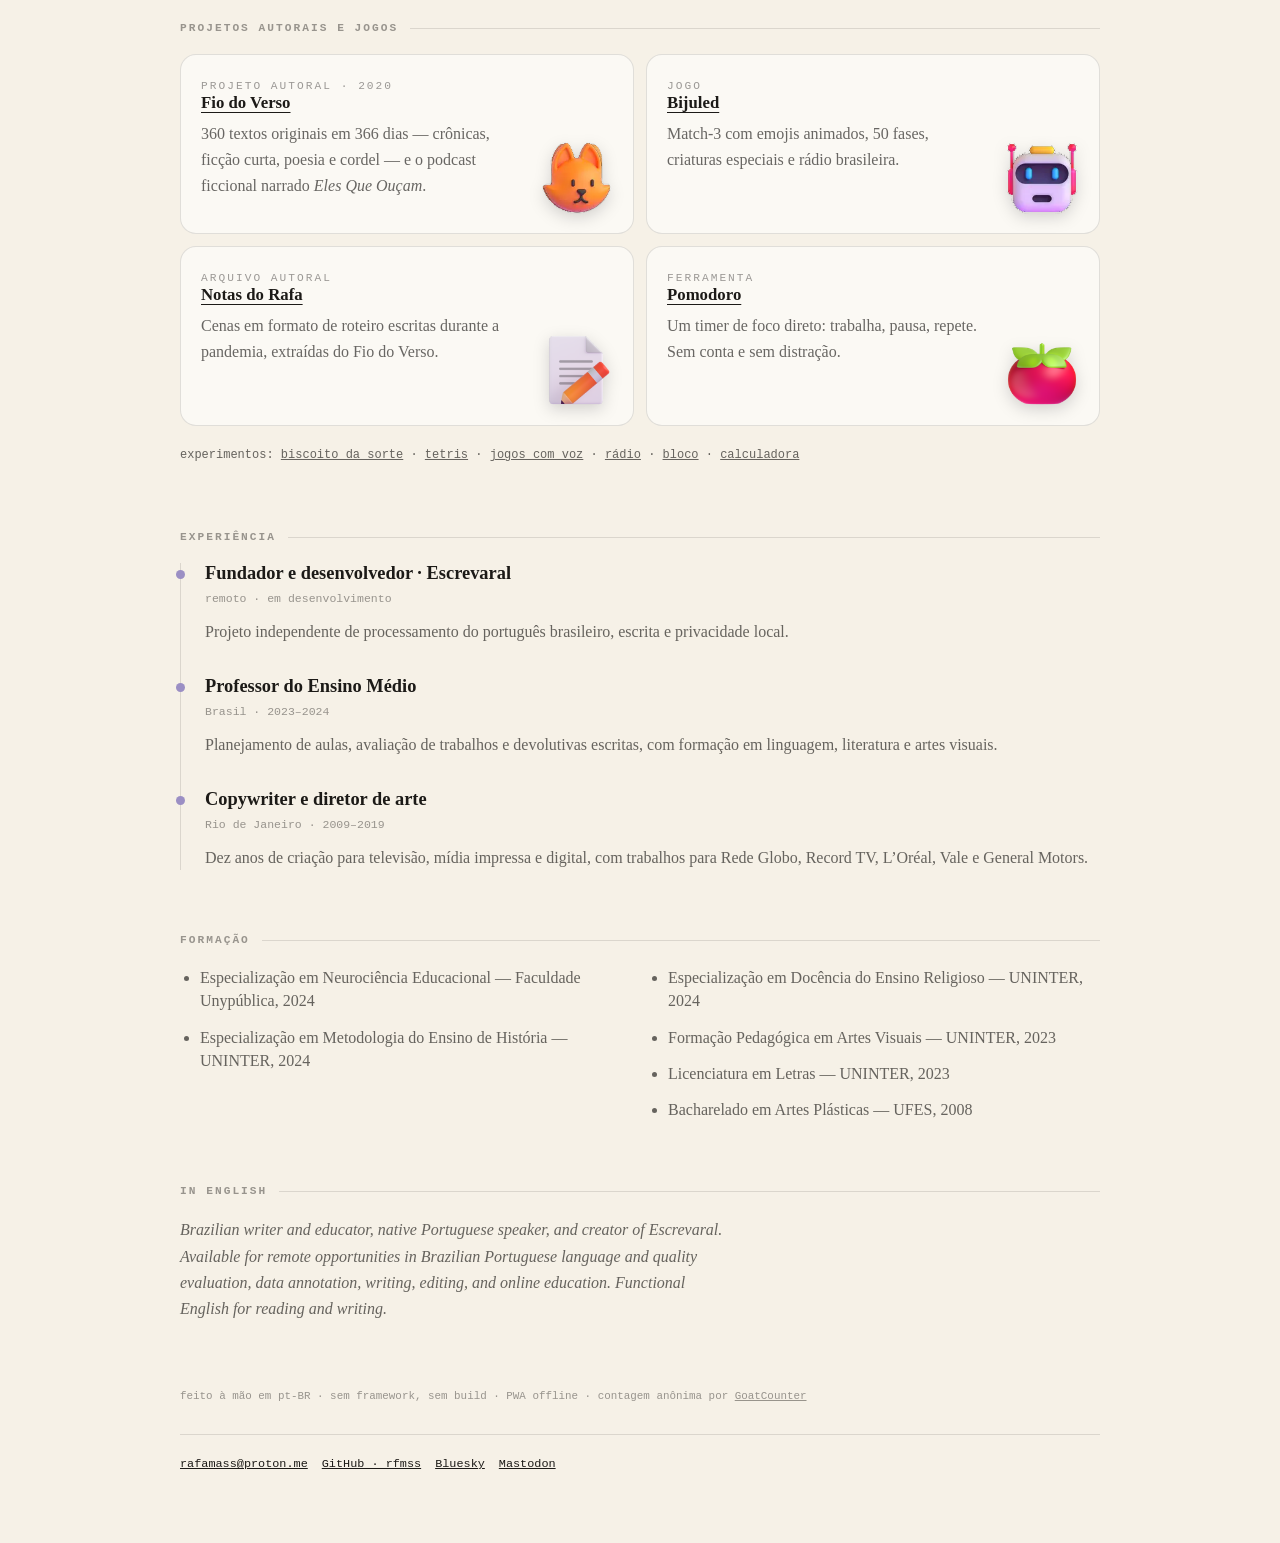
==== commit c3ad41ad: "feat: turn portfolio into an interactive language showcase" ====
--- a/index.html
+++ b/index.html
@@ -8,9 +8,9 @@
   <meta name="apple-mobile-web-app-title" content="rfmss" />
   <meta name="mobile-web-app-capable" content="yes" />
   <meta name="theme-color" content="#8fb3ae" />
-  <meta name="description" content="rfmss — pesquisa aplicada em escrita e cognição. Investigo o que o escritor brasileiro precisa e transformo o estudo em ferramentas: Escrevaral, Bijuled, Notas do Rafa, Pomodoro e mais." />
-  <meta property="og:title" content="rfmss" />
-  <meta property="og:description" content="Investigo o que o escritor brasileiro precisa — e transformo o estudo em ferramenta." />
+  <meta name="description" content="Rafael Massena (Rafa Mass) — escritor, educador e criador do Escrevaral, uma plataforma offline-first para escrita e análise do português brasileiro." />
+  <meta property="og:title" content="Rafael Massena · Rafa Mass · rfmss" />
+  <meta property="og:description" content="Escrita, educação e ferramentas auditáveis para o português brasileiro. Conheça o Escrevaral." />
   <meta property="og:url" content="https://rafa.pro.br/" />
   <meta property="og:type" content="website" />
   <meta property="og:locale" content="pt_BR" />
@@ -22,9 +22,12 @@
   {
     "@context": "https://schema.org",
     "@type": "Person",
-    "name": "rfmss",
+    "name": "Rafael Massena",
+    "alternateName": ["Rafa Mass", "rfmss"],
     "url": "https://rafa.pro.br/",
-    "jobTitle": "Pesquisador em escrita e cognição · Vibecoder",
+    "jobTitle": "Escritor, educador e desenvolvedor do Escrevaral",
+    "email": "mailto:rafamass@proton.me",
+    "nationality": "Brasileiro",
     "sameAs": [
       "https://github.com/rfmss",
       "https://bsky.app/profile/rafa.pro.br",
@@ -34,408 +37,392 @@
   }
   </script>
   <script>
-    (function () {
-      var P = [
-        { n: "terra",    h: "#cd7b5f", d: "#e0977b" },
-        { n: "olive",    h: "#6e7a4e", d: "#9aa871" },
-        { n: "rose",     h: "#c4708a", d: "#d893aa" },
-        { n: "lavender", h: "#9b8fc4", d: "#b3a8d6" },
-        { n: "blue",     h: "#6b9ab8", d: "#8fb6cf" },
-        { n: "sage",     h: "#8fb3ae", d: "#aecbc7" }
-      ];
-      var c = P[Math.floor(Math.random() * P.length)];
-      var q = document.querySelector.bind(document);
-      var e = q('meta[name="theme-color"]');
-      if (e) e.setAttribute("content", c.h);
-      e = q('link[rel="apple-touch-icon-precomposed"]');
-      if (e) e.setAttribute("href", "icon-" + c.n + ".png");
-      e = q('link[rel="apple-touch-icon"]');
-      if (e) e.setAttribute("href", "icon-" + c.n + ".png");
-      document.documentElement.style.setProperty("--accent", c.h);
-      document.documentElement.style.setProperty("--accent-dark", c.d);
-      window._pal = c;
-      try { localStorage.setItem("rfmss_pal", JSON.stringify(c)); } catch (x) {}
-      if ("serviceWorker" in navigator) navigator.serviceWorker.register("/sw.js");
-    })();
+    document.documentElement.classList.add("js");
   </script>
   <script data-goatcounter="https://rfmss.goatcounter.com/count" async src="//gc.zgo.at/count.js"></script>
-  <title>rfmss · cognitive creative developer</title>
+  <title>Rafael Mass · escritor, educador e criador do Escrevaral</title>
   <style>
     :root {
       --accent: #8fb3ae;
       --accent-dark: #aecbc7;
       --paper: #f6f1e7;
       --ink: #1c1a17;
-      --ink-soft: rgba(28, 26, 23, 0.62);
-      --ink-faint: rgba(28, 26, 23, 0.38);
+      --soft: rgba(28, 26, 23, 0.66);
+      --faint: rgba(28, 26, 23, 0.43);
       --card: rgba(255, 255, 255, 0.55);
-      --card-hover: rgba(255, 255, 255, 0.85);
-      --line: rgba(28, 26, 23, 0.1);
+      --card-hover: rgba(255, 255, 255, 0.82);
+      --line: rgba(28, 26, 23, 0.12);
       --serif: Georgia, "Times New Roman", "Iowan Old Style", serif;
       --mono: "Courier New", Courier, monospace;
     }
+
+    html {
+      --use-accent: var(--accent);
+      scroll-behavior: smooth;
+    }
+
     @media (prefers-color-scheme: dark) {
       :root {
         --paper: #16130f;
         --ink: #ece5d8;
-        --ink-soft: rgba(236, 229, 216, 0.6);
-        --ink-faint: rgba(236, 229, 216, 0.36);
+        --soft: rgba(236, 229, 216, 0.68);
+        --faint: rgba(236, 229, 216, 0.44);
         --card: rgba(255, 255, 255, 0.045);
-        --card-hover: rgba(255, 255, 255, 0.09);
-        --line: rgba(236, 229, 216, 0.12);
+        --card-hover: rgba(255, 255, 255, 0.085);
+        --line: rgba(236, 229, 216, 0.13);
       }
       html { --use-accent: var(--accent-dark); }
-    }
-    html { --use-accent: var(--accent); }
-
-    * { box-sizing: border-box; margin: 0; padding: 0; }
-
-    html, body { background: var(--paper); }
-
+      body::before { opacity: 0.1; }
+    }
+
+    * { box-sizing: border-box; }
+    html, body { margin: 0; background: var(--paper); }
     body {
       min-height: 100vh;
+      padding: 0 24px 72px;
+      overflow-x: hidden;
       color: var(--ink);
       font-family: var(--serif);
-      padding: 0 24px 120px;
-      overflow-x: hidden;
-    }
-    /* wash de cor da paleta no topo — assinatura rfmss, versão sutil */
+    }
     body::before {
       content: "";
       position: fixed;
-      inset: -30vh -20vw auto -20vw;
+      inset: -30vh -20vw auto;
       height: 75vh;
-      background: radial-gradient(ellipse at 50% 0%, var(--use-accent) 0%, transparent 62%);
-      opacity: 0.16;
+      background: radial-gradient(ellipse at 50% 0%, var(--use-accent), transparent 62%);
+      opacity: 0.15;
       pointer-events: none;
-      z-index: 0;
-    }
-    @media (prefers-color-scheme: dark) {
-      body::before { opacity: 0.1; }
-    }
-
-    ::selection { background: var(--use-accent); color: var(--paper); }
-
+    }
+    ::selection { color: var(--paper); background: var(--use-accent); }
     a { color: inherit; }
-    :focus-visible { outline: 2px solid var(--use-accent); outline-offset: 3px; border-radius: 4px; }
-
-    .wrap { max-width: 780px; margin: 0 auto; position: relative; z-index: 1; }
-
-    /* ── Hero ── */
-    .hero { padding: 9vh 0 40px; }
-    .eyebrow {
+    button, textarea { font: inherit; }
+    :focus-visible {
+      outline: 3px solid var(--use-accent);
+      outline-offset: 4px;
+      border-radius: 4px;
+    }
+    .skip {
+      position: absolute;
+      z-index: 10;
+      top: -60px;
+      left: 12px;
+      padding: 10px;
+      color: var(--paper);
+      background: var(--ink);
+    }
+    .skip:focus { top: 12px; }
+    .wrap { position: relative; max-width: 920px; margin: auto; }
+
+    /* Hero: the technical signature reveals the person behind it. */
+    .hero { padding: 9vh 0 44px; }
+    .eyebrow, .label, .kicker, .tag, .status {
+      color: var(--faint);
       font-family: var(--mono);
-      font-size: 0.68rem;
-      letter-spacing: 0.22em;
+      font-size: 0.7rem;
+      letter-spacing: 0.18em;
       text-transform: uppercase;
-      color: var(--ink-soft);
-      display: flex;
-      align-items: center;
-      gap: 10px;
-    }
-    .eyebrow::before {
-      content: "";
-      width: 26px;
-      height: 1px;
-      background: var(--use-accent);
-      display: inline-block;
-    }
+    }
+    .eyebrow { display: flex; align-items: center; gap: 10px; }
+    .eyebrow::before { content: ""; width: 26px; height: 1px; background: var(--use-accent); }
     h1 {
-      font-size: clamp(4rem, 14vw, 7.5rem);
-      font-weight: 700;
-      letter-spacing: -0.045em;
-      line-height: 0.95;
-      margin: 18px 0 26px;
-    }
-    h1 .dot { color: var(--use-accent); }
+      margin: 20px 0 12px;
+      font-size: clamp(3.5rem, 13vw, 7.5rem);
+      letter-spacing: -0.055em;
+      line-height: 0.9;
+    }
+    .dot, .accent { color: var(--use-accent); }
+    .human-name { margin: 0 0 22px; font-size: clamp(1.25rem, 4vw, 2rem); }
     .lede {
-      font-size: clamp(1.05rem, 2.6vw, 1.3rem);
-      font-style: italic;
-      line-height: 1.55;
-      color: var(--ink-soft);
-      max-width: 34ch;
-    }
-
-    .lede-sub {
-      font-size: 0.98rem;
-      font-style: italic;
-      line-height: 1.7;
-      color: var(--ink-soft);
-      max-width: 58ch;
-      margin-top: 20px;
-      padding-left: 14px;
-      border-left: 2px solid var(--use-accent);
-    }
-
-    /* ── Seções ── */
-    .section-label {
+      max-width: 42ch;
+      margin: 0;
+      color: var(--soft);
+      font-size: clamp(1.12rem, 2.8vw, 1.45rem);
+      line-height: 1.5;
+    }
+    .actions { display: flex; flex-wrap: wrap; gap: 10px; margin-top: 28px; }
+    .button {
+      padding: 12px 18px;
+      border: 1px solid var(--use-accent);
+      border-radius: 999px;
       font-family: var(--mono);
-      font-size: 0.68rem;
-      letter-spacing: 0.22em;
-      text-transform: uppercase;
-      color: var(--ink-faint);
-      margin: 56px 0 18px;
-      display: flex;
-      align-items: center;
-      gap: 12px;
-    }
-    .section-label::after { content: ""; flex: 1; height: 1px; background: var(--line); }
-
-    /* ── Capítulos (featured) ── */
-    .chapters { display: flex; flex-direction: column; gap: 12px; }
-    .chapter {
+      font-size: 0.78rem;
+      text-decoration: none;
+    }
+    .button.primary { color: #16130f; background: var(--use-accent); font-weight: bold; }
+    .status { display: inline-flex; align-items: center; gap: 8px; margin: 22px 0 0; letter-spacing: 0.08em; text-transform: none; }
+    .status::before { content: ""; width: 7px; height: 7px; border-radius: 50%; background: var(--use-accent); }
+
+    .label { display: flex; align-items: center; gap: 12px; margin: 64px 0 20px; }
+    .label::after { content: ""; flex: 1; height: 1px; background: var(--line); }
+    .featured {
+      padding: clamp(22px, 5vw, 42px);
+      border: 1px solid var(--line);
+      border-radius: 22px;
+      background: var(--card);
+    }
+    .featured h2 { margin: 6px 0 14px; font-size: clamp(2rem, 7vw, 3.8rem); letter-spacing: -0.04em; }
+    .featured-intro { max-width: 65ch; font-size: 1.13rem; line-height: 1.65; }
+    .evidence { display: grid; grid-template-columns: repeat(3, 1fr); gap: 10px; margin: 28px 0; }
+    .evidence div { padding-top: 12px; border-top: 2px solid var(--use-accent); }
+    .evidence strong { display: block; font-size: 1.5rem; }
+    .evidence span { color: var(--soft); font-size: 0.82rem; line-height: 1.4; }
+    .details, .project-grid { display: grid; grid-template-columns: repeat(2, 1fr); gap: 12px; }
+    .detail, .project-card { padding: 20px; border: 1px solid var(--line); border-radius: 16px; background: var(--card); }
+    .detail h3, .project-card h3 { margin: 0 0 8px; font-size: 1.05rem; }
+    .detail p, .project-card p { margin: 0; color: var(--soft); line-height: 1.6; }
+    .featured-link { display: inline-block; margin-top: 26px; font-family: var(--mono); font-weight: bold; text-underline-offset: 5px; }
+
+    /* A small local rule turns the portfolio into evidence, not a claim. */
+    .lab {
       display: grid;
-      grid-template-columns: 64px 1fr auto;
-      gap: 18px;
-      align-items: center;
-      background: var(--card);
+      grid-template-columns: minmax(0, 1.25fr) minmax(240px, 0.75fr);
+      gap: 0;
+      margin-top: 18px;
+      overflow: hidden;
       border: 1px solid var(--line);
       border-radius: 18px;
-      padding: 22px 24px;
-      text-decoration: none;
-      transition: background 0.2s ease, transform 0.2s ease, border-color 0.2s ease;
-    }
-    .chapter:hover {
-      background: var(--card-hover);
-      border-color: var(--use-accent);
-      transform: translateY(-3px);
-    }
-    .chapter-emoji { width: 64px; height: 64px; }
-    .chapter-emoji img { width: 100%; height: 100%; object-fit: contain; display: block; filter: drop-shadow(0 4px 8px rgba(0,0,0,0.18)); }
-    .chapter-name {
-      display: block;
-      font-size: 1.45rem;
-      font-weight: 700;
-      letter-spacing: -0.02em;
-      margin-bottom: 3px;
-    }
-    .chapter-desc { display: block; font-size: 0.88rem; line-height: 1.5; color: var(--ink-soft); }
-    .chapter-moral {
-      display: block;
-      font-size: 0.78rem;
-      font-style: italic;
-      color: var(--ink-faint);
-      margin-top: 7px;
-    }
-    .chapter-moral b { color: var(--use-accent); font-weight: 400; font-style: normal; font-family: var(--mono); font-size: 0.62rem; letter-spacing: 0.14em; text-transform: uppercase; margin-right: 5px; }
-    .chapter-arrow { color: var(--ink-faint); transition: transform 0.2s ease, color 0.2s ease; }
-    .chapter:hover .chapter-arrow { transform: translateX(4px); color: var(--use-accent); }
-
-    /* ── Mais projetos ── */
-    .shelf { display: flex; flex-wrap: wrap; gap: 8px; }
-    .shelf a {
+      background: var(--paper);
+    }
+    .lab-editor, .lab-result { padding: clamp(18px, 4vw, 30px); }
+    .lab-editor { border-right: 1px solid var(--line); }
+    .lab label { display: block; margin-bottom: 10px; font-family: var(--mono); font-size: 0.72rem; }
+    .lab textarea {
+      width: 100%;
+      min-height: 92px;
+      resize: vertical;
+      border: 0;
+      color: var(--ink);
+      background: transparent;
+      font-size: 1.2rem;
+      line-height: 1.55;
+    }
+    .lab textarea:focus-visible { outline-offset: 8px; }
+    .lab button {
+      margin-top: 12px;
+      padding: 9px 14px;
+      border: 1px solid var(--use-accent);
+      border-radius: 999px;
+      color: var(--ink);
+      background: transparent;
       font-family: var(--mono);
-      font-size: 0.78rem;
-      letter-spacing: 0.04em;
-      text-decoration: none;
-      color: var(--ink-soft);
-      background: var(--card);
-      border: 1px solid var(--line);
-      border-radius: 999px;
-      padding: 9px 16px;
-      transition: all 0.18s ease;
-    }
-    .shelf a:hover {
-      color: var(--paper);
-      background: var(--use-accent);
-      border-color: var(--use-accent);
-      transform: translateY(-2px);
-    }
-
-    /* ── Colofão ── */
-    .colophon {
-      margin-top: 64px;
-      font-family: var(--mono);
-      font-size: 0.66rem;
-      letter-spacing: 0.08em;
-      color: var(--ink-faint);
-      line-height: 1.8;
-    }
-    .colophon a { color: var(--ink-soft); }
-
-    /* ── Footer social ── */
-    .social-footer {
-      position: fixed;
-      bottom: 0; left: 0; right: 0;
-      z-index: 100;
-      background: rgba(20, 18, 16, 0.88);
-      -webkit-backdrop-filter: blur(12px);
-      backdrop-filter: blur(12px);
-      border-top: 1px solid rgba(255, 255, 255, 0.08);
-      padding: 0 24px;
-      height: 58px;
-      display: flex;
-      align-items: center;
-      justify-content: center;
-      gap: 6px;
-    }
-    .social-link {
-      display: flex;
-      align-items: center;
-      gap: 7px;
-      text-decoration: none;
-      color: rgba(255, 255, 255, 0.55);
-      font-family: var(--mono);
-      font-size: 0.6rem;
-      padding: 8px 10px;
-      border-radius: 10px;
-      transition: background 0.15s, color 0.15s;
-      white-space: nowrap;
-    }
-    .social-link:hover { background: rgba(255, 255, 255, 0.1); color: rgba(255, 255, 255, 0.92); }
-    .social-link svg { display: block; flex-shrink: 0; }
-    .social-handle { display: none; }
-    @media (min-width: 520px) { .social-handle { display: inline; } }
-
-    /* ── Reveal ── */
-    .reveal { opacity: 0; transform: translateY(16px); transition: opacity 0.7s ease, transform 0.7s ease; }
-    .reveal.in { opacity: 1; transform: none; }
+      font-size: 0.72rem;
+      cursor: pointer;
+    }
+    .lab-result { background: color-mix(in srgb, var(--use-accent) 10%, transparent); }
+    .lab-result h3 { margin: 10px 0; font-size: 1.1rem; }
+    .lab-result p { margin: 0; color: var(--soft); line-height: 1.55; }
+    .rule-code { margin-top: 16px !important; font-family: var(--mono); font-size: 0.7rem; }
+
+    .project-card { position: relative; min-height: 180px; padding-right: 112px; transition: background 0.2s, transform 0.2s; }
+    .project-card:hover { background: var(--card-hover); transform: translateY(-2px); }
+    .project-card img { position: absolute; right: 18px; bottom: 16px; width: 78px; height: 78px; object-fit: contain; filter: drop-shadow(0 5px 8px rgba(0, 0, 0, 0.16)); }
+    .project-card h3 a { text-underline-offset: 4px; }
+    .small-links { margin-top: 18px; color: var(--soft); font-family: var(--mono); font-size: 0.75rem; line-height: 1.9; }
+
+    .timeline { padding-left: 24px; border-left: 1px solid var(--line); }
+    .role { position: relative; margin: 0 0 32px; }
+    .role::before { content: ""; position: absolute; top: 7px; left: -29px; width: 9px; height: 9px; border-radius: 50%; background: var(--use-accent); }
+    .role h3 { margin: 0; font-size: 1.15rem; }
+    .role .when { margin: 6px 0 10px; color: var(--faint); font-family: var(--mono); font-size: 0.72rem; }
+    .role p { margin: 0; color: var(--soft); line-height: 1.6; }
+    .education { columns: 2; column-gap: 36px; padding-left: 20px; }
+    .education li { break-inside: avoid; margin-bottom: 13px; color: var(--soft); line-height: 1.45; }
+    .english { max-width: 68ch; color: var(--soft); font-style: italic; line-height: 1.65; }
+    .colophon { margin-top: 64px; color: var(--faint); font-family: var(--mono); font-size: 0.68rem; line-height: 1.8; }
+    .footer { display: flex; flex-wrap: wrap; gap: 14px; margin-top: 28px; padding-top: 22px; border-top: 1px solid var(--line); font-family: var(--mono); font-size: 0.74rem; }
+    .js .reveal { opacity: 0; transform: translateY(14px); transition: opacity 0.55s, transform 0.55s; }
+    .js .reveal.in { opacity: 1; transform: none; }
+
+    @media (max-width: 620px) {
+      body { padding: 0 16px 56px; }
+      .hero { padding-top: 7vh; }
+      .evidence, .details, .project-grid, .lab { grid-template-columns: 1fr; }
+      .lab-editor { border-right: 0; border-bottom: 1px solid var(--line); }
+      .education { columns: 1; }
+      .featured { border-radius: 18px; }
+      .actions { align-items: stretch; }
+      .button { flex: 1 1 auto; text-align: center; }
+      .project-card { min-height: 165px; padding-right: 98px; }
+      .project-card img { width: 65px; height: 65px; }
+    }
 
     @media (prefers-reduced-motion: reduce) {
-      * { animation: none !important; transition: none !important; }
-      .reveal { opacity: 1; transform: none; }
-    }
-
-    /* ── Responsive ── */
-    @media (max-width: 560px) {
-      body { padding: 0 16px 110px; }
-      .hero { padding-top: 7vh; }
-      .chapter { grid-template-columns: 46px 1fr; padding: 18px; }
-      .chapter-emoji { width: 46px; height: 46px; }
-      .chapter-arrow { display: none; }
-      .chapter-name { font-size: 1.2rem; }
+      html { scroll-behavior: auto; }
+      *, *::before, *::after { animation: none !important; transition: none !important; }
+      .js .reveal { opacity: 1; transform: none; }
     }
   </style>
 </head>
 <body>
+  <a class="skip" href="#conteudo">Pular para o conteúdo</a>
   <div class="wrap">
-
-    <!-- ── Hero ── -->
     <header class="hero">
-      <p class="eyebrow">pesquisa aplicada · escrita e cognição</p>
+      <p class="eyebrow">Rafa Mass · Brasil</p>
       <h1>rfmss<span class="dot">.</span></h1>
-      <p class="lede">Investigo o que o escritor brasileiro precisa — e transformo o estudo em ferramenta.</p>
-      <p class="lede-sub">O arco: um festival universitário de melhor roteiro, francês em Genebra, lexicografia digital ao lado de Bechara na Academia Brasileira de Letras, oito anos de publicidade no Rio — e, quando o mundo fechou, a educação, das Letras à neurociência cognitiva. Escrevi para sobreviver; do que sobrou, faço ferramentas. Uso cada uma primeiro, e só então ofereço.</p>
+      <p class="human-name">é Rafael Massena.</p>
+      <p class="lede">Escritor, educador e criador de ferramentas para o português brasileiro — entre linguagem, cognição e código.</p>
+      <div class="actions">
+        <a class="button primary" href="https://escrevaral.com">Conheça o Escrevaral →</a>
+        <a class="button" href="mailto:rafamass@proton.me">Contato profissional</a>
+      </div>
+      <p class="status">Disponível para oportunidades remotas em linguagem, escrita e educação.</p>
     </header>
 
-    <main>
-      <!-- ── Capítulos ── -->
-      <h2 class="section-label">o que eu uso todo dia</h2>
-      <nav class="chapters" aria-label="Projetos principais">
-
-        <a class="chapter reveal" href="https://escrevaral.com" target="_blank" rel="noopener noreferrer">
-          <span class="chapter-emoji"><img src="assets/writing.png" alt="" loading="lazy" /></span>
-          <span>
-            <span class="chapter-name">Escrevaral</span>
-            <span class="chapter-desc">Oficina literária offline — editor, análise gramatical do PT-BR regra a regra, prova de autoria. Sem nuvem, sem custo.</span>
-            <span class="chapter-moral"><b>de verdade</b>escrevo nele todos os dias — a análise gramatical nasceu das minhas próprias dúvidas.</span>
-          </span>
-          <span class="chapter-arrow" aria-hidden="true"><svg xmlns="http://www.w3.org/2000/svg" width="20" height="20" fill="currentColor" viewBox="0 0 256 256"><path d="M221.66,133.66l-72,72a8,8,0,0,1-11.32-11.32L196.69,136H40a8,8,0,0,1,0-16H196.69L138.34,61.66a8,8,0,0,1,11.32-11.32l72,72A8,8,0,0,1,221.66,133.66Z"/></svg></span>
-        </a>
-
-        <a class="chapter reveal" href="/bijuled/">
-          <span class="chapter-emoji"><img src="assets/robot.webp" alt="" loading="lazy" /></span>
-          <span>
-            <span class="chapter-name">Bijuled</span>
-            <span class="chapter-desc">Match-3 com Fluent Emojis animados — 50 fases, criaturas especiais, rádio MPB de fundo. Também em APK.</span>
-            <span class="chapter-moral"><b>de verdade</b>testado até virar APK: cada fase, cada cascata, cada emoji.</span>
-          </span>
-          <span class="chapter-arrow" aria-hidden="true"><svg xmlns="http://www.w3.org/2000/svg" width="20" height="20" fill="currentColor" viewBox="0 0 256 256"><path d="M221.66,133.66l-72,72a8,8,0,0,1-11.32-11.32L196.69,136H40a8,8,0,0,1,0-16H196.69L138.34,61.66a8,8,0,0,1,11.32-11.32l72,72A8,8,0,0,1,221.66,133.66Z"/></svg></span>
-        </a>
-
-        <a class="chapter reveal" href="/nota/">
-          <span class="chapter-emoji"><img src="assets/memo.png" alt="" loading="lazy" /></span>
-          <span>
-            <span class="chapter-name">Notas do Rafa</span>
-            <span class="chapter-desc">Diário de sobrevivência da pandemia — 366 cenas em formato de roteiro de cinema, extraídas do <em>Fio do Verso</em>.</span>
-            <span class="chapter-moral"><b>de verdade</b>escrito com dor, sem IA, um dia por vez — um escritor no fim do mundo.</span>
-          </span>
-          <span class="chapter-arrow" aria-hidden="true"><svg xmlns="http://www.w3.org/2000/svg" width="20" height="20" fill="currentColor" viewBox="0 0 256 256"><path d="M221.66,133.66l-72,72a8,8,0,0,1-11.32-11.32L196.69,136H40a8,8,0,0,1,0-16H196.69L138.34,61.66a8,8,0,0,1,11.32-11.32l72,72A8,8,0,0,1,221.66,133.66Z"/></svg></span>
-        </a>
-
-        <a class="chapter reveal" href="/pomodoro/">
-          <span class="chapter-emoji"><img src="assets/tomato.png" alt="" loading="lazy" /></span>
-          <span>
-            <span class="chapter-name">Pomodoro</span>
-            <span class="chapter-desc">Timer de foco sem enfeite: trabalha, pausa, repete. O tomate faz o resto.</span>
-            <span class="chapter-moral"><b>de verdade</b>o tempo deste site inteiro foi fatiado por ele — mordida a mordida.</span>
-          </span>
-          <span class="chapter-arrow" aria-hidden="true"><svg xmlns="http://www.w3.org/2000/svg" width="20" height="20" fill="currentColor" viewBox="0 0 256 256"><path d="M221.66,133.66l-72,72a8,8,0,0,1-11.32-11.32L196.69,136H40a8,8,0,0,1,0-16H196.69L138.34,61.66a8,8,0,0,1,11.32-11.32l72,72A8,8,0,0,1,221.66,133.66Z"/></svg></span>
-        </a>
-      </nav>
-
-      <!-- ── Mais projetos ── -->
-      <h2 class="section-label">mais ferramentas</h2>
-      <nav class="shelf reveal" aria-label="Outros projetos">
-        <a href="/biscoito/">🥠 biscoito da sorte</a>
-        <a href="/kilo/">tetris</a>
-        <a href="/jogos/">jogos com voz</a>
-        <a href="/radio/">rádio brasil</a>
-        <a href="/goodtimes/">goodtimes radio</a>
-        <a href="/bloco/">bloco</a>
-        <a href="/calculadora/">calculadora</a>
-        <a href="/dirlizanu/">slide puzzle</a>
-        <a href="/p/">caça-palavras</a>
-        <a href="/FernandaTowers/">fernanda towers</a>
-      </nav>
-
-      <p class="colophon reveal">
-        feito à mão em pt-BR · sem framework, sem build, sem tracking além de <a href="https://www.goatcounter.com" rel="noopener noreferrer">contagem anônima</a><br />
-        cada ferramenta é usada e testada por mim antes de chegar aqui · emojis por <a href="https://github.com/microsoft/fluentui-emoji" rel="noopener noreferrer">Fluent Emoji</a> (MIT)
-      </p>
+    <main id="conteudo">
+      <section aria-labelledby="escrevaral-titulo">
+        <p class="label">trabalho principal</p>
+        <article class="featured reveal">
+          <p class="kicker">gratuito · privado · offline-first</p>
+          <h2 id="escrevaral-titulo">Escrevaral<span class="accent">.</span></h2>
+          <p class="featured-intro">Uma oficina para escritores brasileiros, construída em HTML, CSS e JavaScript vanilla. Reúne editor, análise gramatical, estilo e ritmo, laboratório de rima e métrica e verificação técnica de autoria — sem exigir conta nem enviar manuscritos para fora do dispositivo.</p>
+          <div class="evidence" aria-label="Evidências do projeto">
+            <div><strong>1.900+</strong><span>casos na bancada gramatical</span></div>
+            <div><strong>offline-first</strong><span>PWA e aplicativo Android assinado</span></div>
+            <div><strong>regras auditáveis</strong><span>análise explicável, não uma caixa-preta</span></div>
+          </div>
+          <div class="details">
+            <div class="detail"><h3>Português verificável</h3><p>As análises são baseadas em regras que podem ser inspecionadas e corrigidas. A bancada usa obras de Clarice Lispector, Machado de Assis e Guimarães Rosa no controle de falsos positivos.</p></div>
+            <div class="detail"><h3>Privacidade por arquitetura</h3><p>O trabalho acontece localmente e continua disponível sem conexão. Não há conta obrigatória nem coleta externa dos manuscritos.</p></div>
+          </div>
+
+          <div class="lab" aria-labelledby="lab-title">
+            <div class="lab-editor">
+              <label for="sample">Uma regra, aqui e agora</label>
+              <textarea id="sample" spellcheck="false">Fazem dez anos que escrevo todos os dias.</textarea>
+              <button id="analyze" type="button">analisar localmente</button>
+            </div>
+            <div class="lab-result" aria-live="polite">
+              <span class="tag">miniatura demonstrativa</span>
+              <h3 id="lab-title">Concordância impessoal</h3>
+              <p id="feedback">Ao indicar tempo decorrido, o verbo “fazer” é impessoal: “Faz dez anos…”. Nada sai desta página.</p>
+              <p class="rule-code" id="trace">regra: fazer + duração → singular</p>
+            </div>
+          </div>
+          <a class="featured-link" href="https://escrevaral.com">Abrir a oficina completa →</a>
+        </article>
+      </section>
+
+      <section aria-labelledby="projetos-titulo">
+        <h2 class="label" id="projetos-titulo">projetos autorais e jogos</h2>
+        <div class="project-grid">
+          <article class="project-card reveal">
+            <span class="tag">projeto autoral · 2020</span>
+            <h3><a href="https://fiodoverso.wordpress.com">Fio do Verso</a></h3>
+            <p>360 textos originais em 366 dias — crônicas, ficção curta, poesia e cordel — e o podcast ficcional narrado <em>Eles Que Ouçam</em>.</p>
+            <img src="assets/fox.webp" alt="" loading="lazy" />
+          </article>
+          <article class="project-card reveal">
+            <span class="tag">jogo</span>
+            <h3><a href="/bijuled/">Bijuled</a></h3>
+            <p>Match-3 com emojis animados, 50 fases, criaturas especiais e rádio brasileira.</p>
+            <img src="assets/robot.webp" alt="" loading="lazy" />
+          </article>
+          <article class="project-card reveal">
+            <span class="tag">arquivo autoral</span>
+            <h3><a href="/nota/">Notas do Rafa</a></h3>
+            <p>Cenas em formato de roteiro escritas durante a pandemia, extraídas do Fio do Verso.</p>
+            <img src="assets/memo.png" alt="" loading="lazy" />
+          </article>
+          <article class="project-card reveal">
+            <span class="tag">ferramenta</span>
+            <h3><a href="/pomodoro/">Pomodoro</a></h3>
+            <p>Um timer de foco direto: trabalha, pausa, repete. Sem conta e sem distração.</p>
+            <img src="assets/tomato.png" alt="" loading="lazy" />
+          </article>
+        </div>
+        <p class="small-links">experimentos: <a href="/biscoito/">biscoito da sorte</a> · <a href="/kilo/">tetris</a> · <a href="/jogos/">jogos com voz</a> · <a href="/radio/">rádio</a> · <a href="/bloco/">bloco</a> · <a href="/calculadora/">calculadora</a></p>
+      </section>
+
+      <section aria-labelledby="experiencia-titulo">
+        <h2 class="label" id="experiencia-titulo">experiência</h2>
+        <div class="timeline">
+          <article class="role"><h3>Fundador e desenvolvedor · Escrevaral</h3><p class="when">remoto · em desenvolvimento</p><p>Projeto independente de processamento do português brasileiro, escrita e privacidade local.</p></article>
+          <article class="role"><h3>Professor do Ensino Médio</h3><p class="when">Brasil · 2023–2024</p><p>Planejamento de aulas, avaliação de trabalhos e devolutivas escritas, com formação em linguagem, literatura e artes visuais.</p></article>
+          <article class="role"><h3>Copywriter e diretor de arte</h3><p class="when">Rio de Janeiro · 2009–2019</p><p>Dez anos de criação para televisão, mídia impressa e digital, com trabalhos para Rede Globo, Record TV, L’Oréal, Vale e General Motors.</p></article>
+        </div>
+      </section>
+
+      <section aria-labelledby="formacao-titulo">
+        <h2 class="label" id="formacao-titulo">formação</h2>
+        <ul class="education">
+          <li>Especialização em Neurociência Educacional — Faculdade Unypública, 2024</li>
+          <li>Especialização em Metodologia do Ensino de História — UNINTER, 2024</li>
+          <li>Especialização em Docência do Ensino Religioso — UNINTER, 2024</li>
+          <li>Formação Pedagógica em Artes Visuais — UNINTER, 2023</li>
+          <li>Licenciatura em Letras — UNINTER, 2023</li>
+          <li>Bacharelado em Artes Plásticas — UFES, 2008</li>
+        </ul>
+      </section>
+
+      <section aria-labelledby="english-title">
+        <h2 class="label" id="english-title">in English</h2>
+        <p class="english" lang="en">Brazilian writer and educator, native Portuguese speaker, and creator of Escrevaral. Available for remote opportunities in Brazilian Portuguese language and quality evaluation, data annotation, writing, editing, and online education. Functional English for reading and writing.</p>
+      </section>
+
+      <p class="colophon">feito à mão em pt-BR · sem framework, sem build · PWA offline · contagem anônima por <a href="https://www.goatcounter.com" rel="noopener noreferrer">GoatCounter</a></p>
     </main>
+    <footer class="footer">
+      <a href="mailto:rafamass@proton.me">rafamass@proton.me</a>
+      <a href="https://github.com/rfmss" rel="me">GitHub · rfmss</a>
+      <a href="https://bsky.app/profile/rafa.pro.br" rel="me">Bluesky</a>
+      <a href="https://wandering.shop/@rafa" rel="me">Mastodon</a>
+    </footer>
   </div>
 
-  <!-- ── Footer social ── -->
-  <footer class="social-footer">
-    <a href="https://bsky.app/profile/rafa.pro.br" class="social-link" target="_blank" rel="noopener noreferrer" title="Bluesky @rafa.pro.br">
-      <svg width="18" height="18" viewBox="0 0 256 256" fill="currentColor" xmlns="http://www.w3.org/2000/svg"><path d="M64 18.75C88.75 37.06 115.19 74.43 128 94.58C140.81 74.43 167.25 37.06 192 18.75C209.94 6.56 240 -0.94 240 32.5C240 39.13 236.25 85.56 234.06 93.13C226.5 120 199 128 173.87 123.19C228.94 132.13 242.25 163.69 213.75 195.19C158.25 262.69 134.5 182.07 128 160.56C121.5 182.07 97.75 262.69 42.25 195.19C13.75 163.69 27.06 132.13 82.13 123.19C57 128 29.5 120 21.94 93.13C19.75 85.56 16 39.13 16 32.5C16 -0.94 46.06 6.56 64 18.75Z"/></svg>
-      <span class="social-handle">bsky</span>
-    </a>
-    <a href="https://wandering.shop/@rafa" class="social-link" target="_blank" rel="me noopener noreferrer" title="Mastodon @rafa@wandering.shop">
-      <svg width="18" height="18" viewBox="0 0 256 256" fill="currentColor" xmlns="http://www.w3.org/2000/svg"><path d="M221.1,70.42a72.74,72.74,0,0,0-6.38-31.63C203.86,15.51,180.63,3.57,155.13,2.13,150.38,1.87,145.5,2,140.74,2h-.19c-4.76,0-9.64-.15-14.39.11C101.16,3.57,77.93,15.51,67.07,38.79a72.74,72.74,0,0,0-6.38,31.63C60.43,80.55,60.25,90.7,60.4,100.6c.22,15.87,1.61,31.61,7.67,46.5a79.11,79.11,0,0,0,47,45.36c18.54,6.22,39.5,7.28,58.62,2.23a8.25,8.25,0,0,0,.93-.32,74.82,74.82,0,0,0,16.72-7.64,1,1,0,0,0,.44-1.18l-3.5-11.2a1,1,0,0,0-1.26-.66,105.12,105.12,0,0,1-15.6,5.39c-16.41,4.12-34.14,3.59-50.19-1.4a63.29,63.29,0,0,1-37.6-36.33c-.2-.52-.39-1-.56-1.56,0,0,26.44,6.44,59.89,7.13,10.46.2,20.86-.14,31.29-.89,18.77-1.38,38.65-4.38,52.9-17.46C237,119.87,221.38,80.44,221.1,70.42Zm-37.9,60.33a1,1,0,0,1-.54.87c-8.16,4-17.42,5.18-26.49,5.78-10.33.68-20.74,1-31.1.77-15.27-.35-35.08-2.46-35.08-2.46,0,7.49.47,14.62.47,14.62L87,150.09S83,136.76,83,116.58V89.72c0-20.07,13.15-26,13.15-26l.09,0a104.68,104.68,0,0,1,27.76-8.64A120.75,120.75,0,0,1,144.49,54c29.29,0,44.84,11.56,44.84,11.56S203,72,203,89.72v33.12A7.09,7.09,0,0,1,183.2,130.75Z"/></svg>
-      <span class="social-handle">mastodon</span>
-    </a>
-    <a href="https://hachyderm.io/@rfmss" class="social-link" target="_blank" rel="me noopener noreferrer" title="Mastodon @rfmss@hachyderm.io">
-      <svg width="18" height="18" viewBox="0 0 256 256" fill="currentColor" xmlns="http://www.w3.org/2000/svg"><path d="M221.1,70.42a72.74,72.74,0,0,0-6.38-31.63C203.86,15.51,180.63,3.57,155.13,2.13,150.38,1.87,145.5,2,140.74,2h-.19c-4.76,0-9.64-.15-14.39.11C101.16,3.57,77.93,15.51,67.07,38.79a72.74,72.74,0,0,0-6.38,31.63C60.43,80.55,60.25,90.7,60.4,100.6c.22,15.87,1.61,31.61,7.67,46.5a79.11,79.11,0,0,0,47,45.36c18.54,6.22,39.5,7.28,58.62,2.23a8.25,8.25,0,0,0,.93-.32,74.82,74.82,0,0,0,16.72-7.64,1,1,0,0,0,.44-1.18l-3.5-11.2a1,1,0,0,0-1.26-.66,105.12,105.12,0,0,1-15.6,5.39c-16.41,4.12-34.14,3.59-50.19-1.4a63.29,63.29,0,0,1-37.6-36.33c-.2-.52-.39-1-.56-1.56,0,0,26.44,6.44,59.89,7.13,10.46.2,20.86-.14,31.29-.89,18.77-1.38,38.65-4.38,52.9-17.46C237,119.87,221.38,80.44,221.1,70.42Zm-37.9,60.33a1,1,0,0,1-.54.87c-8.16,4-17.42,5.18-26.49,5.78-10.33.68-20.74,1-31.1.77-15.27-.35-35.08-2.46-35.08-2.46,0,7.49.47,14.62.47,14.62L87,150.09S83,136.76,83,116.58V89.72c0-20.07,13.15-26,13.15-26l.09,0a104.68,104.68,0,0,1,27.76-8.64A120.75,120.75,0,0,1,144.49,54c29.29,0,44.84,11.56,44.84,11.56S203,72,203,89.72v33.12A7.09,7.09,0,0,1,183.2,130.75Z"/></svg>
-      <span class="social-handle">hachyderm</span>
-    </a>
-    <a href="https://sh.itjust.works/u/rfmss" class="social-link" target="_blank" rel="noopener noreferrer" title="Lemmy sh.itjust.works/u/rfmss">
-      <svg width="18" height="18" viewBox="0 0 256 256" fill="currentColor" xmlns="http://www.w3.org/2000/svg"><path d="M117.25,157.92a60,60,0,1,0-66.5,0A95.83,95.83,0,0,0,3.53,195.43a8,8,0,1,0,13,9.22A80,80,0,0,1,144,192a8,8,0,0,0,0-16,64,64,0,1,1,64-64,65.15,65.15,0,0,1-1.81,15.27A8,8,0,0,0,207.82,128,80,80,0,0,0,64,112a64,64,0,0,1,53.25,45.92ZM232,208H216V192a8,8,0,0,0-16,0v16H184a8,8,0,0,0,0,16h16v16a8,8,0,0,0,16,0V224h16a8,8,0,0,0,0-16Z"/></svg>
-      <span class="social-handle">lemmy</span>
-    </a>
-    <a href="https://github.com/rfmss" class="social-link" target="_blank" rel="noopener noreferrer" title="GitHub github.com/rfmss">
-      <svg width="18" height="18" viewBox="0 0 256 256" fill="currentColor" xmlns="http://www.w3.org/2000/svg"><path d="M208.31,75.68A59.78,59.78,0,0,0,202.93,28,8,8,0,0,0,196,24a59.75,59.75,0,0,0-48,24H124A59.75,59.75,0,0,0,76,24a8,8,0,0,0-6.93,4,59.78,59.78,0,0,0-5.38,47.68A58.14,58.14,0,0,0,56,104v8a56.06,56.06,0,0,0,48.44,55.47A39.8,39.8,0,0,0,96,192v8H72a24,24,0,0,1-24-24,40,40,0,0,0-40-40,8,8,0,0,0,0,16,24,24,0,0,1,24,24,40,40,0,0,0,40,40H96v16a8,8,0,0,0,16,0V192a24,24,0,0,1,48,0v40a8,8,0,0,0,16,0V192a39.8,39.8,0,0,0-8.44-24.53A56.06,56.06,0,0,0,216,112v-8A58.14,58.14,0,0,0,208.31,75.68ZM200,112a40,40,0,0,1-40,40H112a40,40,0,0,1-40-40v-8a41.74,41.74,0,0,1,6.9-22.48A8,8,0,0,0,80,73.83a43.81,43.81,0,0,1,.79-33.58,43.88,43.88,0,0,1,32.32,20.06A8,8,0,0,0,119.82,64h32.35a8,8,0,0,0,6.74-3.69,43.87,43.87,0,0,1,32.32-20.06A43.81,43.81,0,0,1,192,73.83a8.09,8.09,0,0,0,1,7.65A41.72,41.72,0,0,1,200,104Z"/></svg>
-      <span class="social-handle">github</span>
-    </a>
-    <a href="mailto:rfmss@disr.it" class="social-link" title="rfmss@disr.it">
-      <svg width="18" height="18" viewBox="0 0 256 256" fill="currentColor" xmlns="http://www.w3.org/2000/svg"><path d="M224,48H32a8,8,0,0,0-8,8V192a16,16,0,0,0,16,16H216a16,16,0,0,0,16-16V56A8,8,0,0,0,224,48ZM203.43,64,128,133.15,52.57,64ZM216,192H40V74.19l82.59,75.71a8,8,0,0,0,10.82,0L216,74.19V192Z"/></svg>
-      <span class="social-handle">email</span>
-    </a>
-  </footer>
-
   <script>
-    // ── Reveal escalonado ──
     (function () {
-      var els = document.querySelectorAll(".reveal");
+      var palettes = [
+        { name: "terra", hex: "#cd7b5f", dark: "#e0977b" },
+        { name: "olive", hex: "#6e7a4e", dark: "#9aa871" },
+        { name: "rose", hex: "#c4708a", dark: "#d893aa" },
+        { name: "lavender", hex: "#9b8fc4", dark: "#b3a8d6" },
+        { name: "blue", hex: "#6b9ab8", dark: "#8fb6cf" },
+        { name: "sage", hex: "#8fb3ae", dark: "#aecbc7" }
+      ];
+      var palette = palettes[Math.floor(Math.random() * palettes.length)];
+      var root = document.documentElement;
+      var theme = document.querySelector('meta[name="theme-color"]');
+      var icons = document.querySelectorAll('link[rel^="apple-touch-icon"]');
+
+      root.style.setProperty("--accent", palette.hex);
+      root.style.setProperty("--accent-dark", palette.dark);
+      if (theme) theme.setAttribute("content", palette.hex);
+      icons.forEach(function (icon) { icon.setAttribute("href", "icon-" + palette.name + ".png"); });
+
+      var input = document.getElementById("sample");
+      var button = document.getElementById("analyze");
+      var feedback = document.getElementById("feedback");
+      var trace = document.getElementById("trace");
+      button.addEventListener("click", function () {
+        var match = input.value.match(/\bfazem\s+((?:um|uma|dois|duas|tr[eê]s|dez|\d+)\s+(?:dias?|meses?|anos?))/i);
+        if (match) {
+          feedback.textContent = "Sugestão: “Faz " + match[1] + "…”. Ao indicar tempo decorrido, o verbo fazer é impessoal.";
+          trace.textContent = "regra acionada: fazer + duração → singular";
+        } else {
+          feedback.textContent = "Nenhuma ocorrência desta regra foi encontrada. A miniatura procura apenas ‘fazem’ seguido de duração.";
+          trace.textContent = "regra inspecionada: fazer + duração → singular";
+        }
+      });
+
+      var reveals = document.querySelectorAll(".reveal");
       if (!("IntersectionObserver" in window)) {
-        for (var i = 0; i < els.length; i++) els[i].classList.add("in");
-        return;
+        reveals.forEach(function (element) { element.classList.add("in"); });
+      } else {
+        var observer = new IntersectionObserver(function (entries) {
+          entries.forEach(function (entry) {
+            if (entry.isIntersecting) {
+              entry.target.classList.add("in");
+              observer.unobserve(entry.target);
+            }
+          });
+        }, { threshold: 0.1 });
+        reveals.forEach(function (element, index) {
+          element.style.transitionDelay = (index % 4) * 90 + "ms";
+          observer.observe(element);
+        });
       }
-      var io = new IntersectionObserver(function (entries) {
-        entries.forEach(function (en) {
-          if (en.isIntersecting) {
-            en.target.classList.add("in");
-            io.unobserve(en.target);
-          }
-        });
-      }, { threshold: 0.1 });
-      var delay = 0;
-      els.forEach(function (el) {
-        el.style.transitionDelay = (delay % 4) * 90 + "ms";
-        delay++;
-        io.observe(el);
-      });
+
+      if ("serviceWorker" in navigator) navigator.serviceWorker.register("/sw.js");
     })();
   </script>
 </body>
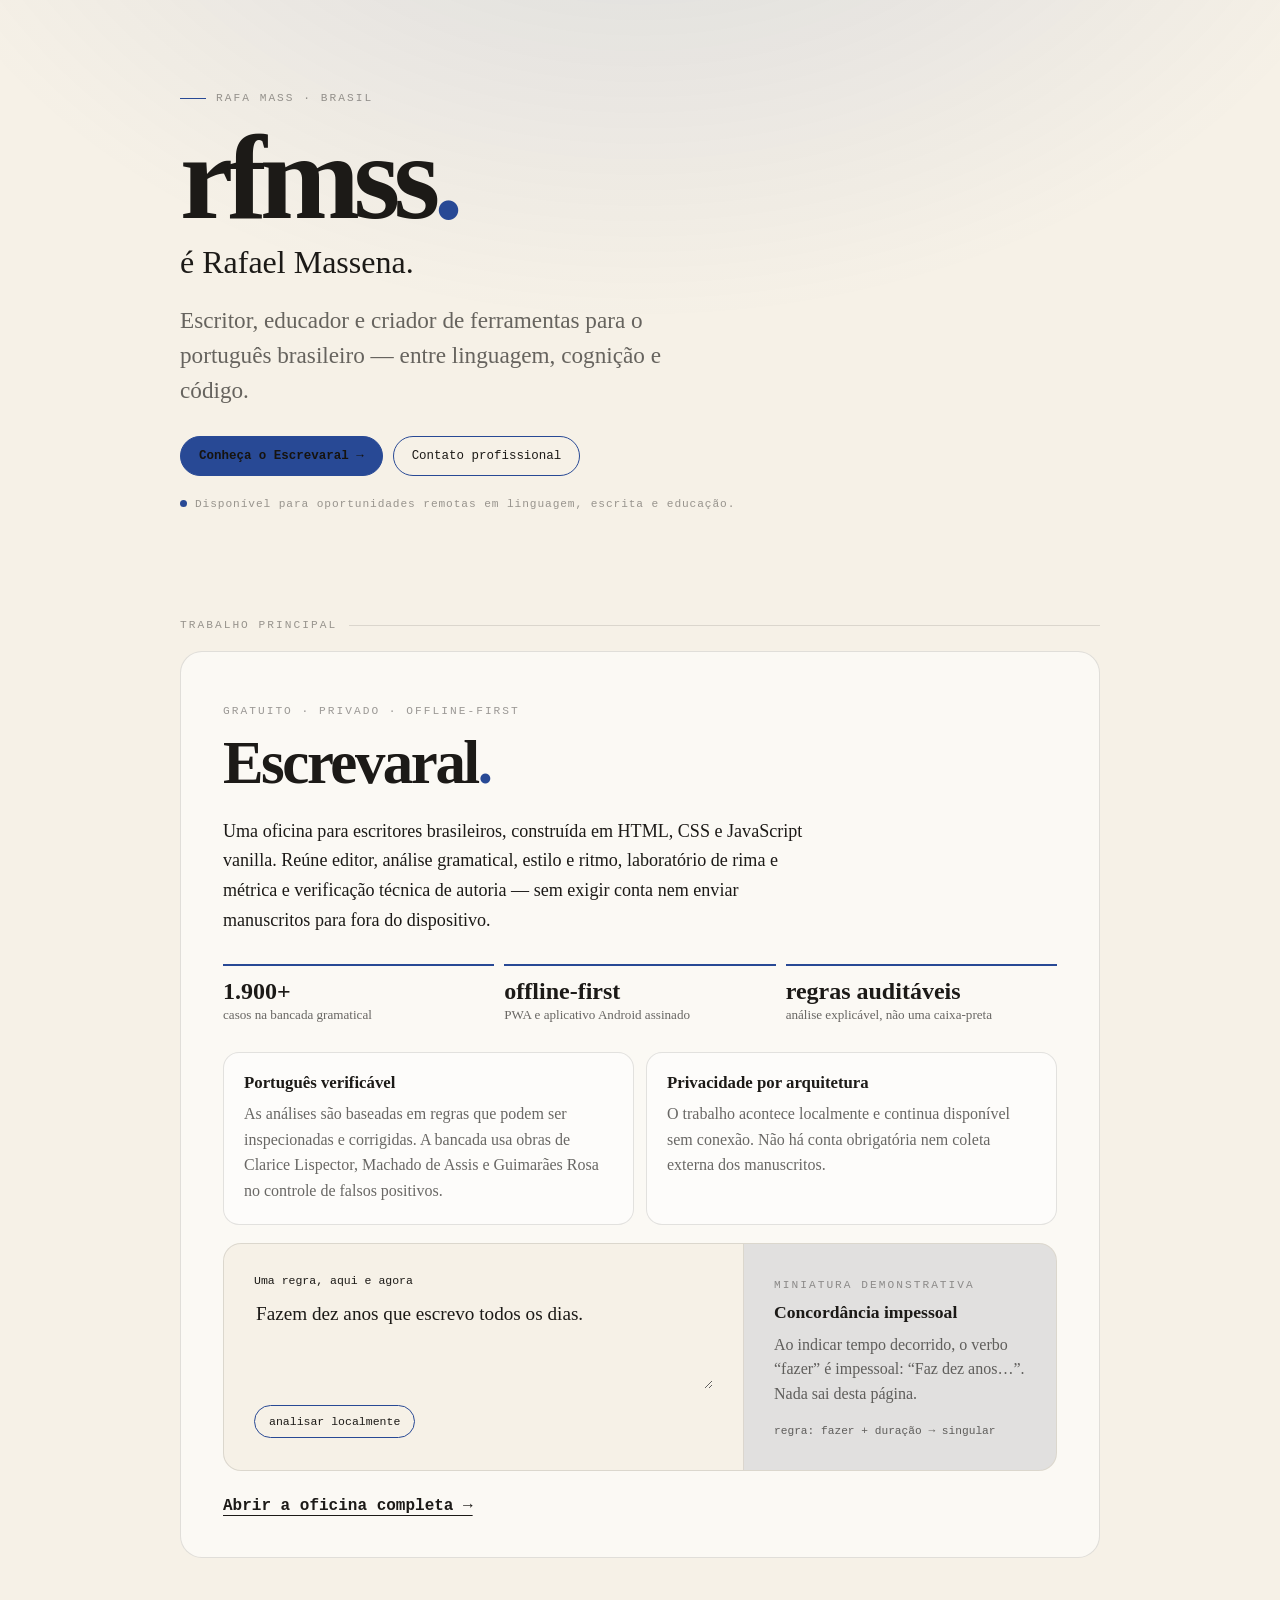
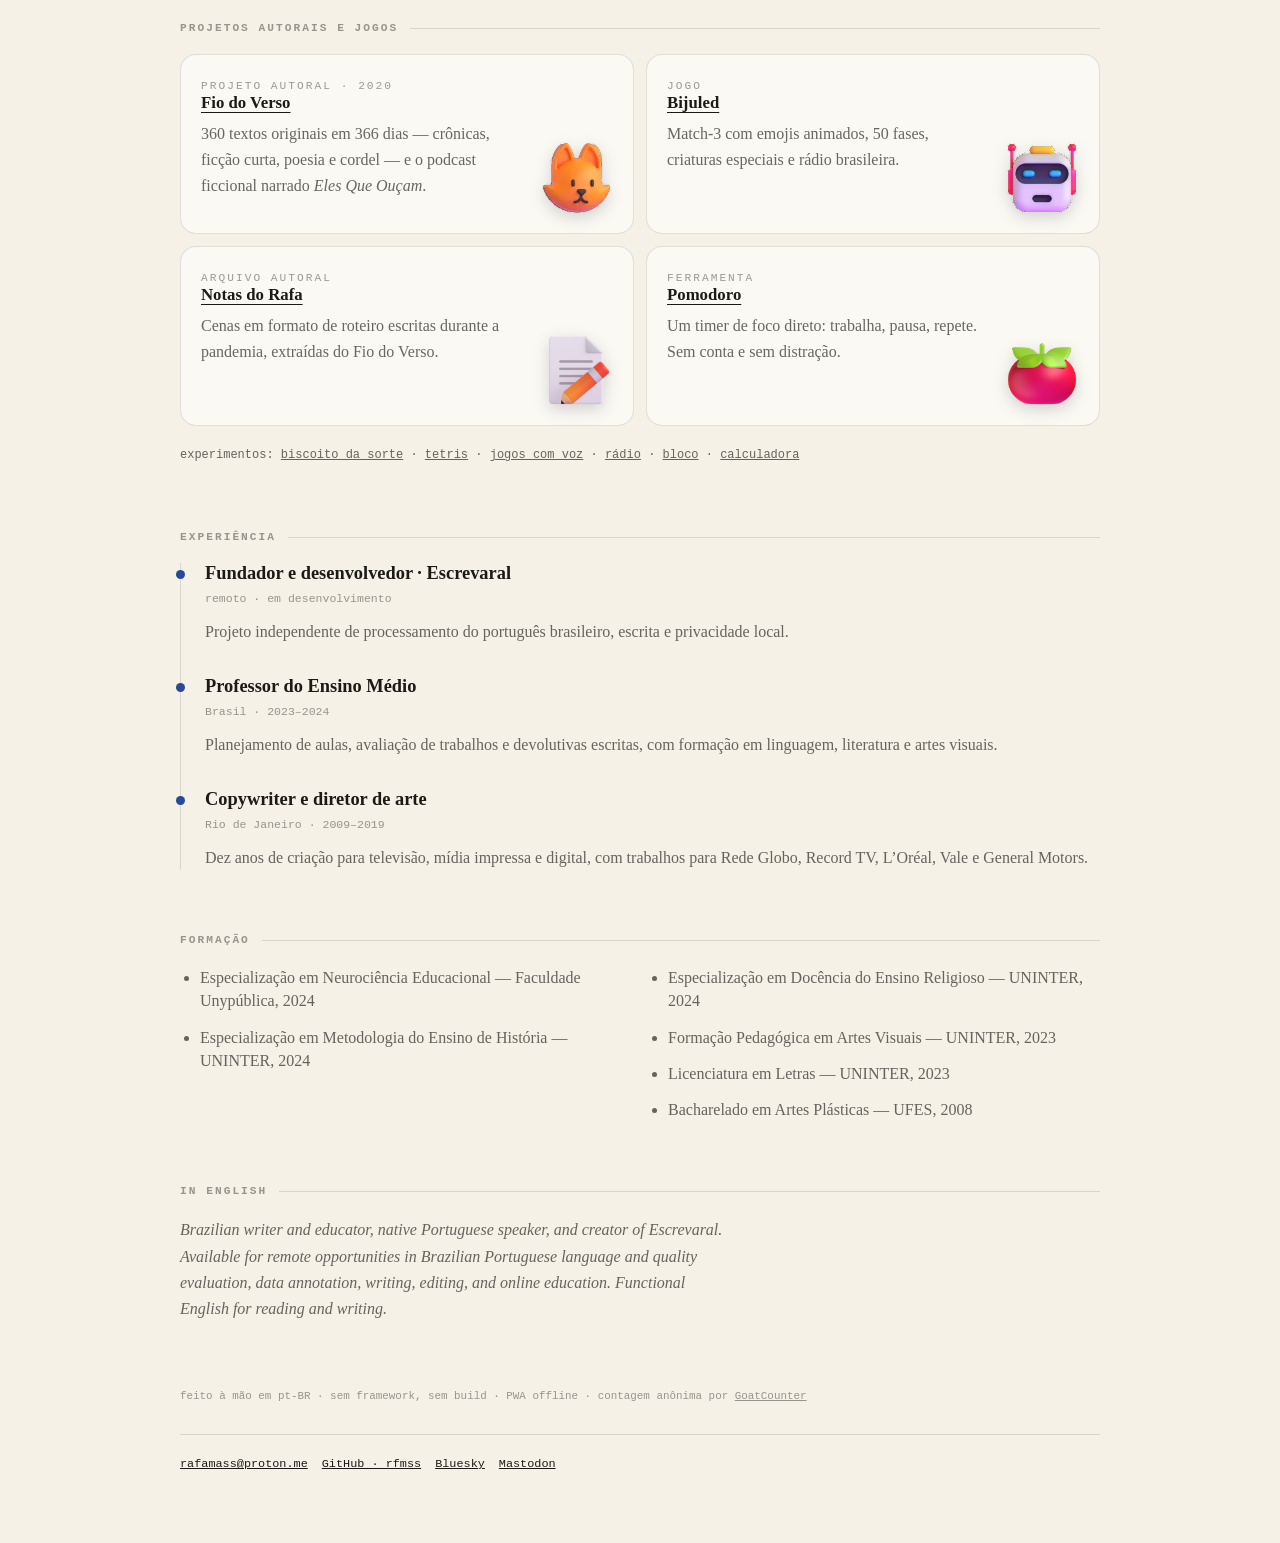
==== commit 51687c58: "style: adopt portrait blue as the fixed brand accent" ====
--- a/index.html
+++ b/index.html
@@ -7,7 +7,7 @@
   <meta name="apple-mobile-web-app-status-bar-style" content="black-translucent" />
   <meta name="apple-mobile-web-app-title" content="rfmss" />
   <meta name="mobile-web-app-capable" content="yes" />
-  <meta name="theme-color" content="#8fb3ae" />
+  <meta name="theme-color" content="#284995" />
   <meta name="description" content="Rafael Massena (Rafa Mass) — escritor, educador e criador do Escrevaral, uma plataforma offline-first para escrita e análise do português brasileiro." />
   <meta property="og:title" content="Rafael Massena · Rafa Mass · rfmss" />
   <meta property="og:description" content="Escrita, educação e ferramentas auditáveis para o português brasileiro. Conheça o Escrevaral." />
@@ -16,8 +16,8 @@
   <meta property="og:locale" content="pt_BR" />
   <link rel="canonical" href="https://rafa.pro.br/" />
   <link rel="manifest" href="manifest.json" />
-  <link rel="apple-touch-icon-precomposed" sizes="180x180" href="icon-sage.png" />
-  <link rel="apple-touch-icon" sizes="180x180" href="icon-sage.png" />
+  <link rel="apple-touch-icon-precomposed" sizes="180x180" href="icon-blue.png" />
+  <link rel="apple-touch-icon" sizes="180x180" href="icon-blue.png" />
   <script type="application/ld+json">
   {
     "@context": "https://schema.org",
@@ -43,8 +43,8 @@
   <title>Rafael Mass · escritor, educador e criador do Escrevaral</title>
   <style>
     :root {
-      --accent: #8fb3ae;
-      --accent-dark: #aecbc7;
+      --accent: #284995;
+      --accent-dark: #6f8fd8;
       --paper: #f6f1e7;
       --ink: #1c1a17;
       --soft: rgba(28, 26, 23, 0.66);
@@ -371,23 +371,16 @@
 
   <script>
     (function () {
-      var palettes = [
-        { name: "terra", hex: "#cd7b5f", dark: "#e0977b" },
-        { name: "olive", hex: "#6e7a4e", dark: "#9aa871" },
-        { name: "rose", hex: "#c4708a", dark: "#d893aa" },
-        { name: "lavender", hex: "#9b8fc4", dark: "#b3a8d6" },
-        { name: "blue", hex: "#6b9ab8", dark: "#8fb6cf" },
-        { name: "sage", hex: "#8fb3ae", dark: "#aecbc7" }
-      ];
-      var palette = palettes[Math.floor(Math.random() * palettes.length)];
+      // Azul extraído da identidade visual de Rafael; uma cor fixa evita
+      // que a assinatura mude a cada visita.
+      var brandBlue = "#284995";
+      var brandBlueDark = "#6f8fd8";
       var root = document.documentElement;
       var theme = document.querySelector('meta[name="theme-color"]');
-      var icons = document.querySelectorAll('link[rel^="apple-touch-icon"]');
-
-      root.style.setProperty("--accent", palette.hex);
-      root.style.setProperty("--accent-dark", palette.dark);
-      if (theme) theme.setAttribute("content", palette.hex);
-      icons.forEach(function (icon) { icon.setAttribute("href", "icon-" + palette.name + ".png"); });
+
+      root.style.setProperty("--accent", brandBlue);
+      root.style.setProperty("--accent-dark", brandBlueDark);
+      if (theme) theme.setAttribute("content", brandBlue);
 
       var input = document.getElementById("sample");
       var button = document.getElementById("analyze");
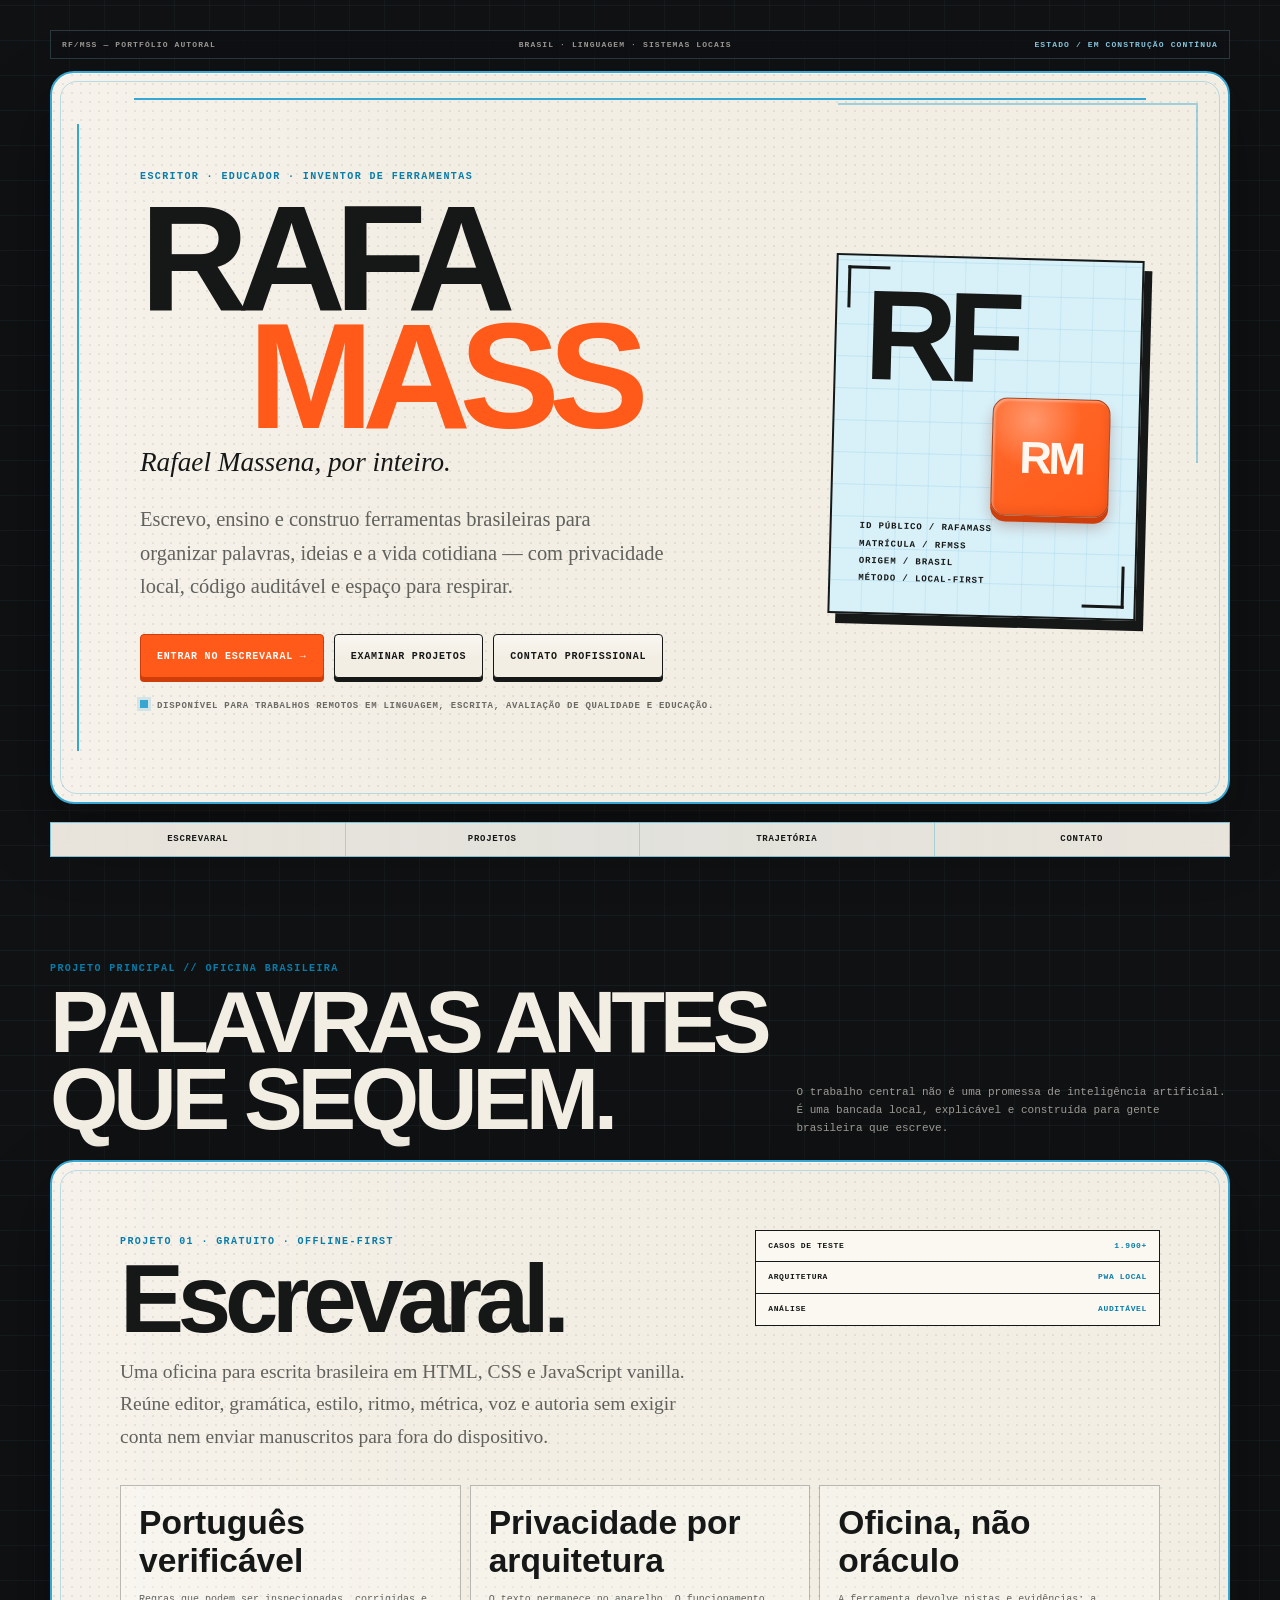
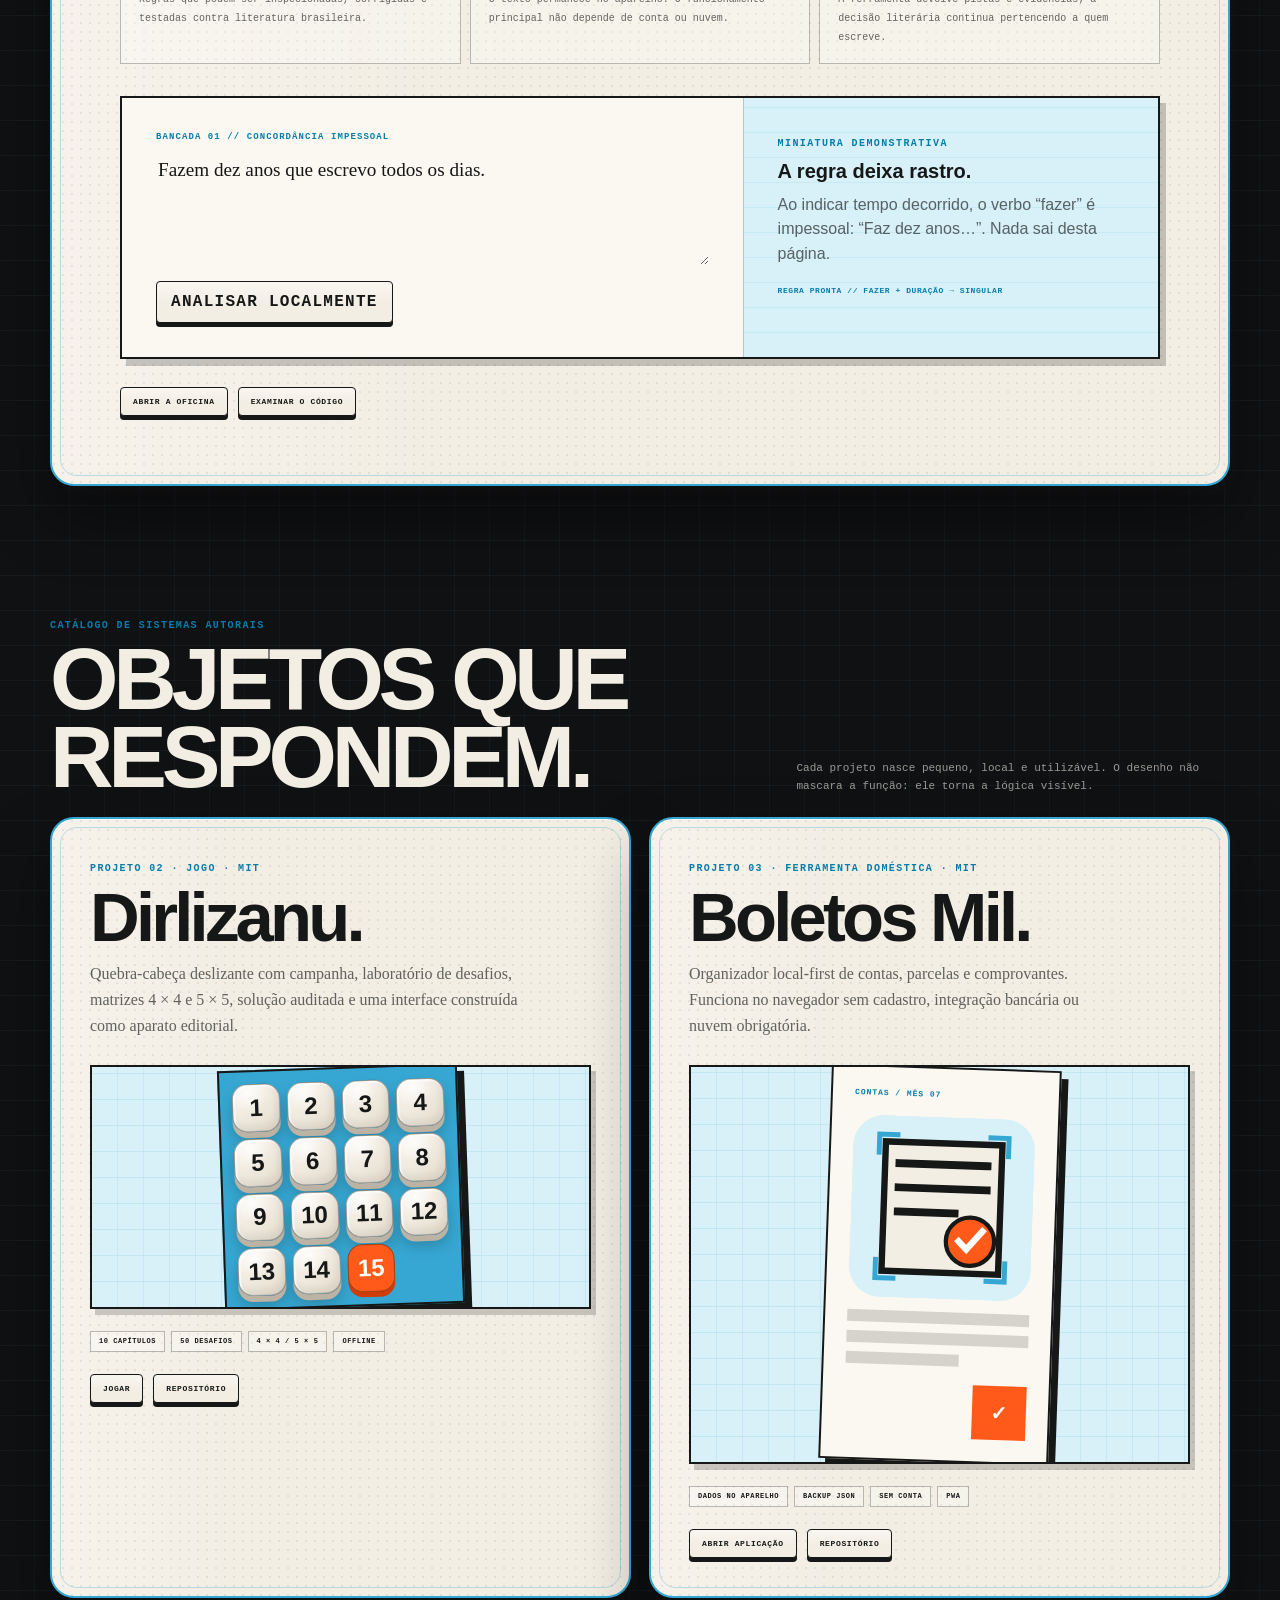
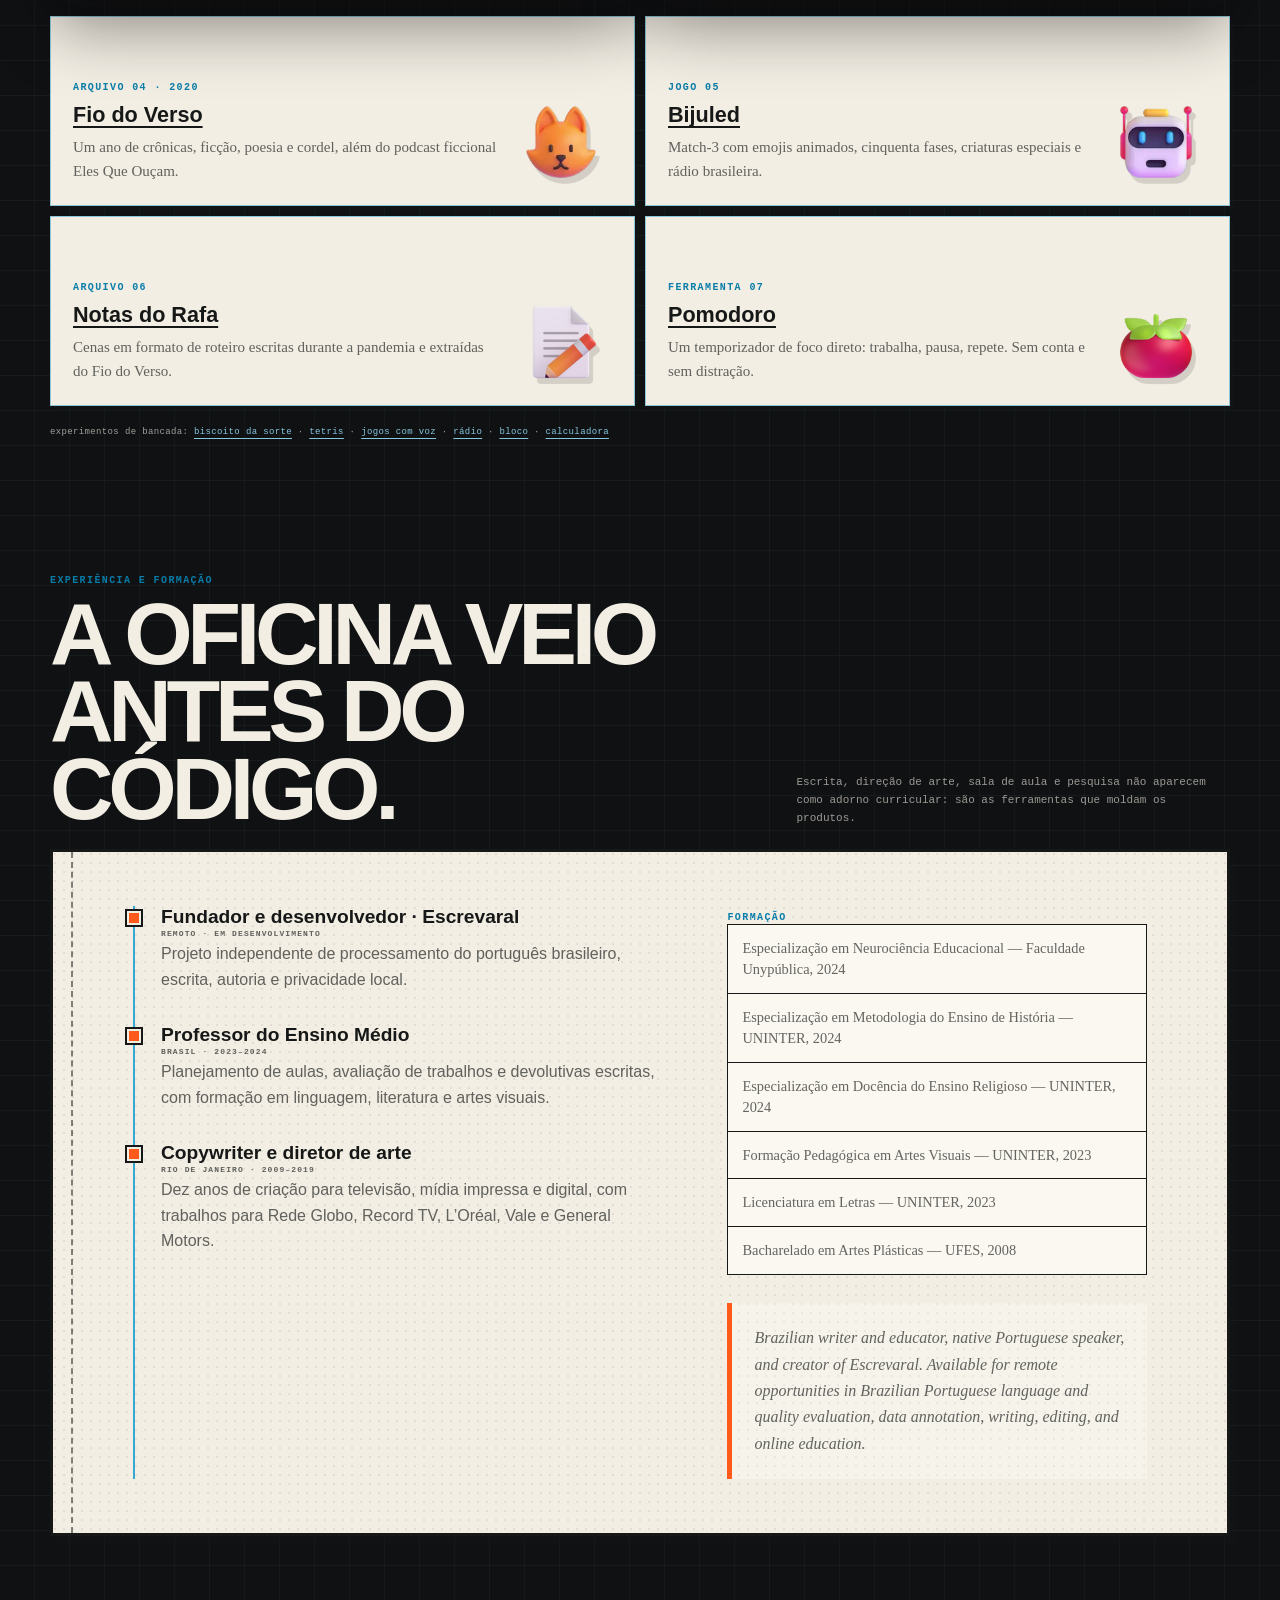
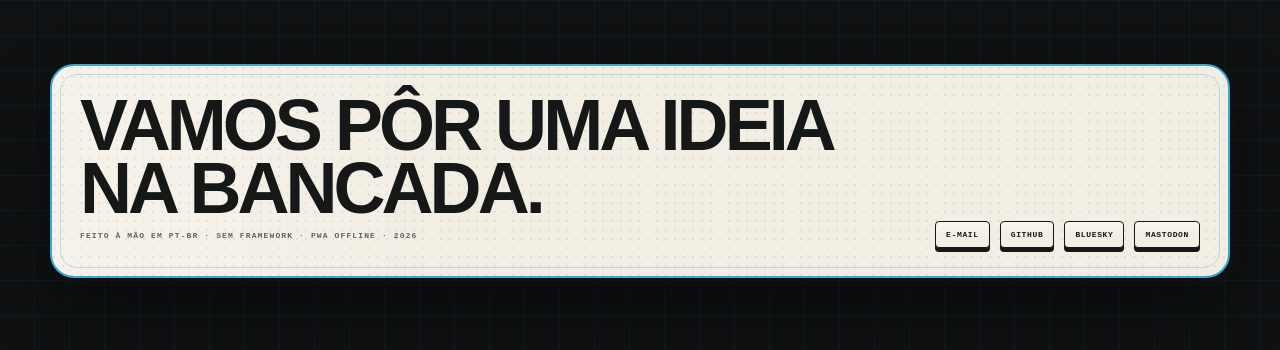
==== commit c1d2b140: "feat: rebuild rafa.pro.br as RafaMass Blueprint portfolio" ====
--- a/index.html
+++ b/index.html
@@ -1,23 +1,27 @@
 <!doctype html>
 <html lang="pt-BR">
 <head>
-  <meta charset="UTF-8" />
-  <meta name="viewport" content="width=device-width, initial-scale=1.0" />
-  <meta name="apple-mobile-web-app-capable" content="yes" />
-  <meta name="apple-mobile-web-app-status-bar-style" content="black-translucent" />
-  <meta name="apple-mobile-web-app-title" content="rfmss" />
-  <meta name="mobile-web-app-capable" content="yes" />
-  <meta name="theme-color" content="#284995" />
-  <meta name="description" content="Rafael Massena (Rafa Mass) — escritor, educador e criador do Escrevaral, uma plataforma offline-first para escrita e análise do português brasileiro." />
-  <meta property="og:title" content="Rafael Massena · Rafa Mass · rfmss" />
-  <meta property="og:description" content="Escrita, educação e ferramentas auditáveis para o português brasileiro. Conheça o Escrevaral." />
-  <meta property="og:url" content="https://rafa.pro.br/" />
-  <meta property="og:type" content="website" />
-  <meta property="og:locale" content="pt_BR" />
-  <link rel="canonical" href="https://rafa.pro.br/" />
-  <link rel="manifest" href="manifest.json" />
-  <link rel="apple-touch-icon-precomposed" sizes="180x180" href="icon-blue.png" />
-  <link rel="apple-touch-icon" sizes="180x180" href="icon-blue.png" />
+  <meta charset="UTF-8">
+  <meta name="viewport" content="width=device-width, initial-scale=1, viewport-fit=cover">
+  <meta name="apple-mobile-web-app-capable" content="yes">
+  <meta name="apple-mobile-web-app-status-bar-style" content="black-translucent">
+  <meta name="apple-mobile-web-app-title" content="Rafa Mass">
+  <meta name="mobile-web-app-capable" content="yes">
+  <meta name="theme-color" content="#171a1d">
+  <meta name="description" content="Rafa Mass — escritor, educador e criador de ferramentas locais para escrita, linguagem e vida cotidiana.">
+  <meta property="og:title" content="Rafa Mass · escrita, educação e ferramentas locais">
+  <meta property="og:description" content="Escrevaral, Dirlizanu, Boletos Mil e outros projetos autorais construídos no Brasil.">
+  <meta property="og:url" content="https://rafa.pro.br/">
+  <meta property="og:type" content="website">
+  <meta property="og:locale" content="pt_BR">
+  <link rel="canonical" href="https://rafa.pro.br/">
+  <link rel="manifest" href="manifest.json">
+  <link rel="apple-touch-icon" sizes="180x180" href="icon-sage.png">
+  <link rel="stylesheet" href="assets/css/rafamass-blueprint.css">
+  <link rel="stylesheet" href="assets/css/portfolio.css">
+  <script>
+    document.documentElement.classList.add('js');
+  </script>
   <script type="application/ld+json">
   {
     "@context": "https://schema.org",
@@ -25,9 +29,10 @@
     "name": "Rafael Massena",
     "alternateName": ["Rafa Mass", "rfmss"],
     "url": "https://rafa.pro.br/",
-    "jobTitle": "Escritor, educador e desenvolvedor do Escrevaral",
+    "jobTitle": "Escritor, educador e criador de ferramentas digitais",
     "email": "mailto:rafamass@proton.me",
     "nationality": "Brasileiro",
+    "knowsAbout": ["escrita", "português brasileiro", "educação", "neurociência educacional", "aplicações offline-first"],
     "sameAs": [
       "https://github.com/rfmss",
       "https://bsky.app/profile/rafa.pro.br",
@@ -36,387 +41,252 @@
     ]
   }
   </script>
-  <script>
-    document.documentElement.classList.add("js");
-  </script>
   <script data-goatcounter="https://rfmss.goatcounter.com/count" async src="//gc.zgo.at/count.js"></script>
-  <title>Rafael Mass · escritor, educador e criador do Escrevaral</title>
-  <style>
-    :root {
-      --accent: #284995;
-      --accent-dark: #6f8fd8;
-      --paper: #f6f1e7;
-      --ink: #1c1a17;
-      --soft: rgba(28, 26, 23, 0.66);
-      --faint: rgba(28, 26, 23, 0.43);
-      --card: rgba(255, 255, 255, 0.55);
-      --card-hover: rgba(255, 255, 255, 0.82);
-      --line: rgba(28, 26, 23, 0.12);
-      --serif: Georgia, "Times New Roman", "Iowan Old Style", serif;
-      --mono: "Courier New", Courier, monospace;
-    }
-
-    html {
-      --use-accent: var(--accent);
-      scroll-behavior: smooth;
-    }
-
-    @media (prefers-color-scheme: dark) {
-      :root {
-        --paper: #16130f;
-        --ink: #ece5d8;
-        --soft: rgba(236, 229, 216, 0.68);
-        --faint: rgba(236, 229, 216, 0.44);
-        --card: rgba(255, 255, 255, 0.045);
-        --card-hover: rgba(255, 255, 255, 0.085);
-        --line: rgba(236, 229, 216, 0.13);
-      }
-      html { --use-accent: var(--accent-dark); }
-      body::before { opacity: 0.1; }
-    }
-
-    * { box-sizing: border-box; }
-    html, body { margin: 0; background: var(--paper); }
-    body {
-      min-height: 100vh;
-      padding: 0 24px 72px;
-      overflow-x: hidden;
-      color: var(--ink);
-      font-family: var(--serif);
-    }
-    body::before {
-      content: "";
-      position: fixed;
-      inset: -30vh -20vw auto;
-      height: 75vh;
-      background: radial-gradient(ellipse at 50% 0%, var(--use-accent), transparent 62%);
-      opacity: 0.15;
-      pointer-events: none;
-    }
-    ::selection { color: var(--paper); background: var(--use-accent); }
-    a { color: inherit; }
-    button, textarea { font: inherit; }
-    :focus-visible {
-      outline: 3px solid var(--use-accent);
-      outline-offset: 4px;
-      border-radius: 4px;
-    }
-    .skip {
-      position: absolute;
-      z-index: 10;
-      top: -60px;
-      left: 12px;
-      padding: 10px;
-      color: var(--paper);
-      background: var(--ink);
-    }
-    .skip:focus { top: 12px; }
-    .wrap { position: relative; max-width: 920px; margin: auto; }
-
-    /* Hero: the technical signature reveals the person behind it. */
-    .hero { padding: 9vh 0 44px; }
-    .eyebrow, .label, .kicker, .tag, .status {
-      color: var(--faint);
-      font-family: var(--mono);
-      font-size: 0.7rem;
-      letter-spacing: 0.18em;
-      text-transform: uppercase;
-    }
-    .eyebrow { display: flex; align-items: center; gap: 10px; }
-    .eyebrow::before { content: ""; width: 26px; height: 1px; background: var(--use-accent); }
-    h1 {
-      margin: 20px 0 12px;
-      font-size: clamp(3.5rem, 13vw, 7.5rem);
-      letter-spacing: -0.055em;
-      line-height: 0.9;
-    }
-    .dot, .accent { color: var(--use-accent); }
-    .human-name { margin: 0 0 22px; font-size: clamp(1.25rem, 4vw, 2rem); }
-    .lede {
-      max-width: 42ch;
-      margin: 0;
-      color: var(--soft);
-      font-size: clamp(1.12rem, 2.8vw, 1.45rem);
-      line-height: 1.5;
-    }
-    .actions { display: flex; flex-wrap: wrap; gap: 10px; margin-top: 28px; }
-    .button {
-      padding: 12px 18px;
-      border: 1px solid var(--use-accent);
-      border-radius: 999px;
-      font-family: var(--mono);
-      font-size: 0.78rem;
-      text-decoration: none;
-    }
-    .button.primary { color: #16130f; background: var(--use-accent); font-weight: bold; }
-    .status { display: inline-flex; align-items: center; gap: 8px; margin: 22px 0 0; letter-spacing: 0.08em; text-transform: none; }
-    .status::before { content: ""; width: 7px; height: 7px; border-radius: 50%; background: var(--use-accent); }
-
-    .label { display: flex; align-items: center; gap: 12px; margin: 64px 0 20px; }
-    .label::after { content: ""; flex: 1; height: 1px; background: var(--line); }
-    .featured {
-      padding: clamp(22px, 5vw, 42px);
-      border: 1px solid var(--line);
-      border-radius: 22px;
-      background: var(--card);
-    }
-    .featured h2 { margin: 6px 0 14px; font-size: clamp(2rem, 7vw, 3.8rem); letter-spacing: -0.04em; }
-    .featured-intro { max-width: 65ch; font-size: 1.13rem; line-height: 1.65; }
-    .evidence { display: grid; grid-template-columns: repeat(3, 1fr); gap: 10px; margin: 28px 0; }
-    .evidence div { padding-top: 12px; border-top: 2px solid var(--use-accent); }
-    .evidence strong { display: block; font-size: 1.5rem; }
-    .evidence span { color: var(--soft); font-size: 0.82rem; line-height: 1.4; }
-    .details, .project-grid { display: grid; grid-template-columns: repeat(2, 1fr); gap: 12px; }
-    .detail, .project-card { padding: 20px; border: 1px solid var(--line); border-radius: 16px; background: var(--card); }
-    .detail h3, .project-card h3 { margin: 0 0 8px; font-size: 1.05rem; }
-    .detail p, .project-card p { margin: 0; color: var(--soft); line-height: 1.6; }
-    .featured-link { display: inline-block; margin-top: 26px; font-family: var(--mono); font-weight: bold; text-underline-offset: 5px; }
-
-    /* A small local rule turns the portfolio into evidence, not a claim. */
-    .lab {
-      display: grid;
-      grid-template-columns: minmax(0, 1.25fr) minmax(240px, 0.75fr);
-      gap: 0;
-      margin-top: 18px;
-      overflow: hidden;
-      border: 1px solid var(--line);
-      border-radius: 18px;
-      background: var(--paper);
-    }
-    .lab-editor, .lab-result { padding: clamp(18px, 4vw, 30px); }
-    .lab-editor { border-right: 1px solid var(--line); }
-    .lab label { display: block; margin-bottom: 10px; font-family: var(--mono); font-size: 0.72rem; }
-    .lab textarea {
-      width: 100%;
-      min-height: 92px;
-      resize: vertical;
-      border: 0;
-      color: var(--ink);
-      background: transparent;
-      font-size: 1.2rem;
-      line-height: 1.55;
-    }
-    .lab textarea:focus-visible { outline-offset: 8px; }
-    .lab button {
-      margin-top: 12px;
-      padding: 9px 14px;
-      border: 1px solid var(--use-accent);
-      border-radius: 999px;
-      color: var(--ink);
-      background: transparent;
-      font-family: var(--mono);
-      font-size: 0.72rem;
-      cursor: pointer;
-    }
-    .lab-result { background: color-mix(in srgb, var(--use-accent) 10%, transparent); }
-    .lab-result h3 { margin: 10px 0; font-size: 1.1rem; }
-    .lab-result p { margin: 0; color: var(--soft); line-height: 1.55; }
-    .rule-code { margin-top: 16px !important; font-family: var(--mono); font-size: 0.7rem; }
-
-    .project-card { position: relative; min-height: 180px; padding-right: 112px; transition: background 0.2s, transform 0.2s; }
-    .project-card:hover { background: var(--card-hover); transform: translateY(-2px); }
-    .project-card img { position: absolute; right: 18px; bottom: 16px; width: 78px; height: 78px; object-fit: contain; filter: drop-shadow(0 5px 8px rgba(0, 0, 0, 0.16)); }
-    .project-card h3 a { text-underline-offset: 4px; }
-    .small-links { margin-top: 18px; color: var(--soft); font-family: var(--mono); font-size: 0.75rem; line-height: 1.9; }
-
-    .timeline { padding-left: 24px; border-left: 1px solid var(--line); }
-    .role { position: relative; margin: 0 0 32px; }
-    .role::before { content: ""; position: absolute; top: 7px; left: -29px; width: 9px; height: 9px; border-radius: 50%; background: var(--use-accent); }
-    .role h3 { margin: 0; font-size: 1.15rem; }
-    .role .when { margin: 6px 0 10px; color: var(--faint); font-family: var(--mono); font-size: 0.72rem; }
-    .role p { margin: 0; color: var(--soft); line-height: 1.6; }
-    .education { columns: 2; column-gap: 36px; padding-left: 20px; }
-    .education li { break-inside: avoid; margin-bottom: 13px; color: var(--soft); line-height: 1.45; }
-    .english { max-width: 68ch; color: var(--soft); font-style: italic; line-height: 1.65; }
-    .colophon { margin-top: 64px; color: var(--faint); font-family: var(--mono); font-size: 0.68rem; line-height: 1.8; }
-    .footer { display: flex; flex-wrap: wrap; gap: 14px; margin-top: 28px; padding-top: 22px; border-top: 1px solid var(--line); font-family: var(--mono); font-size: 0.74rem; }
-    .js .reveal { opacity: 0; transform: translateY(14px); transition: opacity 0.55s, transform 0.55s; }
-    .js .reveal.in { opacity: 1; transform: none; }
-
-    @media (max-width: 620px) {
-      body { padding: 0 16px 56px; }
-      .hero { padding-top: 7vh; }
-      .evidence, .details, .project-grid, .lab { grid-template-columns: 1fr; }
-      .lab-editor { border-right: 0; border-bottom: 1px solid var(--line); }
-      .education { columns: 1; }
-      .featured { border-radius: 18px; }
-      .actions { align-items: stretch; }
-      .button { flex: 1 1 auto; text-align: center; }
-      .project-card { min-height: 165px; padding-right: 98px; }
-      .project-card img { width: 65px; height: 65px; }
-    }
-
-    @media (prefers-reduced-motion: reduce) {
-      html { scroll-behavior: auto; }
-      *, *::before, *::after { animation: none !important; transition: none !important; }
-      .js .reveal { opacity: 1; transform: none; }
-    }
-  </style>
+  <title>Rafa Mass · escritor, educador e criador</title>
 </head>
-<body>
-  <a class="skip" href="#conteudo">Pular para o conteúdo</a>
-  <div class="wrap">
-    <header class="hero">
-      <p class="eyebrow">Rafa Mass · Brasil</p>
-      <h1>rfmss<span class="dot">.</span></h1>
-      <p class="human-name">é Rafael Massena.</p>
-      <p class="lede">Escritor, educador e criador de ferramentas para o português brasileiro — entre linguagem, cognição e código.</p>
-      <div class="actions">
-        <a class="button primary" href="https://escrevaral.com">Conheça o Escrevaral →</a>
-        <a class="button" href="mailto:rafamass@proton.me">Contato profissional</a>
+<body data-rm-blueprint>
+  <a class="skip-link" href="#conteudo">Pular para o conteúdo</a>
+
+  <div class="site-shell">
+    <div class="technical-rail" aria-hidden="true">
+      <span>RF/MSS — PORTFÓLIO AUTORAL</span>
+      <span>BRASIL · LINGUAGEM · SISTEMAS LOCAIS</span>
+      <span>ESTADO / EM CONSTRUÇÃO CONTÍNUA</span>
+    </div>
+
+    <header class="hero rm-surface" id="inicio">
+      <span class="blueprint-line horizontal" aria-hidden="true"></span>
+      <span class="blueprint-line vertical" aria-hidden="true"></span>
+
+      <div class="hero-copy">
+        <p class="hero-kicker">Escritor · educador · inventor de ferramentas</p>
+        <h1>Rafa<span>Mass</span></h1>
+        <p class="hero-name">Rafael Massena, por inteiro.</p>
+        <p class="hero-lede">Escrevo, ensino e construo ferramentas brasileiras para organizar palavras, ideias e a vida cotidiana — com privacidade local, código auditável e espaço para respirar.</p>
+
+        <div class="hero-actions">
+          <a class="action-link primary rm-command" href="https://escrevaral.com">Entrar no Escrevaral →</a>
+          <a class="action-link rm-command" href="#projetos">Examinar projetos</a>
+          <a class="action-link rm-command" href="mailto:rafamass@proton.me">Contato profissional</a>
+        </div>
+
+        <p class="hero-status">Disponível para trabalhos remotos em linguagem, escrita, avaliação de qualidade e educação.</p>
       </div>
-      <p class="status">Disponível para oportunidades remotas em linguagem, escrita e educação.</p>
+
+      <aside class="hero-plate" aria-label="Placa de identidade técnica">
+        <span class="plate-index">RF</span>
+        <div class="plate-signature rm-key rm-key-signal" aria-hidden="true">RM</div>
+        <div class="plate-data">
+          <span>ID PÚBLICO / RAFAMASS</span>
+          <span>MATRÍCULA / RFMSS</span>
+          <span>ORIGEM / BRASIL</span>
+          <span>MÉTODO / LOCAL-FIRST</span>
+        </div>
+      </aside>
     </header>
 
+    <nav class="section-nav rm-meta-strip" aria-label="Seções do portfólio">
+      <a href="#escrevaral">Escrevaral</a>
+      <a href="#projetos">Projetos</a>
+      <a href="#trajetoria">Trajetória</a>
+      <a href="#contato">Contato</a>
+    </nav>
+
     <main id="conteudo">
-      <section aria-labelledby="escrevaral-titulo">
-        <p class="label">trabalho principal</p>
-        <article class="featured reveal">
-          <p class="kicker">gratuito · privado · offline-first</p>
-          <h2 id="escrevaral-titulo">Escrevaral<span class="accent">.</span></h2>
-          <p class="featured-intro">Uma oficina para escritores brasileiros, construída em HTML, CSS e JavaScript vanilla. Reúne editor, análise gramatical, estilo e ritmo, laboratório de rima e métrica e verificação técnica de autoria — sem exigir conta nem enviar manuscritos para fora do dispositivo.</p>
-          <div class="evidence" aria-label="Evidências do projeto">
-            <div><strong>1.900+</strong><span>casos na bancada gramatical</span></div>
-            <div><strong>offline-first</strong><span>PWA e aplicativo Android assinado</span></div>
-            <div><strong>regras auditáveis</strong><span>análise explicável, não uma caixa-preta</span></div>
-          </div>
-          <div class="details">
-            <div class="detail"><h3>Português verificável</h3><p>As análises são baseadas em regras que podem ser inspecionadas e corrigidas. A bancada usa obras de Clarice Lispector, Machado de Assis e Guimarães Rosa no controle de falsos positivos.</p></div>
-            <div class="detail"><h3>Privacidade por arquitetura</h3><p>O trabalho acontece localmente e continua disponível sem conexão. Não há conta obrigatória nem coleta externa dos manuscritos.</p></div>
-          </div>
-
-          <div class="lab" aria-labelledby="lab-title">
-            <div class="lab-editor">
-              <label for="sample">Uma regra, aqui e agora</label>
+      <section class="content-section" id="escrevaral" aria-labelledby="escrevaral-title">
+        <header class="section-heading">
+          <div>
+            <span class="section-kicker">Projeto principal // oficina brasileira</span>
+            <h2>Palavras antes que sequem.</h2>
+          </div>
+          <p>O trabalho central não é uma promessa de inteligência artificial. É uma bancada local, explicável e construída para gente brasileira que escreve.</p>
+        </header>
+
+        <article class="case-study rm-surface reveal">
+          <div class="case-header">
+            <div>
+              <span class="project-code">PROJETO 01 · GRATUITO · OFFLINE-FIRST</span>
+              <h3 id="escrevaral-title">Escrevaral.</h3>
+              <p class="case-intro">Uma oficina para escrita brasileira em HTML, CSS e JavaScript vanilla. Reúne editor, gramática, estilo, ritmo, métrica, voz e autoria sem exigir conta nem enviar manuscritos para fora do dispositivo.</p>
+            </div>
+
+            <div class="case-register" aria-label="Dados técnicos do Escrevaral">
+              <div><span>Casos de teste</span><strong>1.900+</strong></div>
+              <div><span>Arquitetura</span><strong>PWA local</strong></div>
+              <div><span>Análise</span><strong>Auditável</strong></div>
+            </div>
+          </div>
+
+          <div class="evidence-grid" aria-label="Princípios do projeto">
+            <div class="evidence-card"><strong>Português verificável</strong><span>Regras que podem ser inspecionadas, corrigidas e testadas contra literatura brasileira.</span></div>
+            <div class="evidence-card"><strong>Privacidade por arquitetura</strong><span>O texto permanece no aparelho. O funcionamento principal não depende de conta ou nuvem.</span></div>
+            <div class="evidence-card"><strong>Oficina, não oráculo</strong><span>A ferramenta devolve pistas e evidências; a decisão literária continua pertencendo a quem escreve.</span></div>
+          </div>
+
+          <div class="analysis-bench" aria-labelledby="bench-title">
+            <div class="bench-input">
+              <label for="sample">Bancada 01 // concordância impessoal</label>
               <textarea id="sample" spellcheck="false">Fazem dez anos que escrevo todos os dias.</textarea>
-              <button id="analyze" type="button">analisar localmente</button>
-            </div>
-            <div class="lab-result" aria-live="polite">
-              <span class="tag">miniatura demonstrativa</span>
-              <h3 id="lab-title">Concordância impessoal</h3>
+              <button class="bench-button rm-command" id="analyze" type="button">Analisar localmente</button>
+            </div>
+            <div class="bench-output" aria-live="polite">
+              <span class="meta-label">Miniatura demonstrativa</span>
+              <h4 id="bench-title">A regra deixa rastro.</h4>
               <p id="feedback">Ao indicar tempo decorrido, o verbo “fazer” é impessoal: “Faz dez anos…”. Nada sai desta página.</p>
-              <p class="rule-code" id="trace">regra: fazer + duração → singular</p>
-            </div>
-          </div>
-          <a class="featured-link" href="https://escrevaral.com">Abrir a oficina completa →</a>
+              <p class="rule-trace" id="trace">regra pronta // fazer + duração → singular</p>
+            </div>
+          </div>
+
+          <div class="project-actions" style="margin-top: 28px">
+            <a class="rm-command" href="https://escrevaral.com">Abrir a oficina</a>
+            <a class="rm-command" href="https://github.com/rfmss/escrevaral">Examinar o código</a>
+          </div>
         </article>
       </section>
 
-      <section aria-labelledby="projetos-titulo">
-        <h2 class="label" id="projetos-titulo">projetos autorais e jogos</h2>
-        <div class="project-grid">
-          <article class="project-card reveal">
-            <span class="tag">projeto autoral · 2020</span>
-            <h3><a href="https://fiodoverso.wordpress.com">Fio do Verso</a></h3>
-            <p>360 textos originais em 366 dias — crônicas, ficção curta, poesia e cordel — e o podcast ficcional narrado <em>Eles Que Ouçam</em>.</p>
-            <img src="assets/fox.webp" alt="" loading="lazy" />
-          </article>
-          <article class="project-card reveal">
-            <span class="tag">jogo</span>
-            <h3><a href="/bijuled/">Bijuled</a></h3>
-            <p>Match-3 com emojis animados, 50 fases, criaturas especiais e rádio brasileira.</p>
-            <img src="assets/robot.webp" alt="" loading="lazy" />
-          </article>
-          <article class="project-card reveal">
-            <span class="tag">arquivo autoral</span>
-            <h3><a href="/nota/">Notas do Rafa</a></h3>
-            <p>Cenas em formato de roteiro escritas durante a pandemia, extraídas do Fio do Verso.</p>
-            <img src="assets/memo.png" alt="" loading="lazy" />
-          </article>
-          <article class="project-card reveal">
-            <span class="tag">ferramenta</span>
-            <h3><a href="/pomodoro/">Pomodoro</a></h3>
-            <p>Um timer de foco direto: trabalha, pausa, repete. Sem conta e sem distração.</p>
-            <img src="assets/tomato.png" alt="" loading="lazy" />
-          </article>
-        </div>
-        <p class="small-links">experimentos: <a href="/biscoito/">biscoito da sorte</a> · <a href="/kilo/">tetris</a> · <a href="/jogos/">jogos com voz</a> · <a href="/radio/">rádio</a> · <a href="/bloco/">bloco</a> · <a href="/calculadora/">calculadora</a></p>
+      <section class="content-section" id="projetos" aria-labelledby="projects-title">
+        <header class="section-heading">
+          <div>
+            <span class="section-kicker">Catálogo de sistemas autorais</span>
+            <h2 id="projects-title">Objetos que respondem.</h2>
+          </div>
+          <p>Cada projeto nasce pequeno, local e utilizável. O desenho não mascara a função: ele torna a lógica visível.</p>
+        </header>
+
+        <div class="featured-projects">
+          <article class="project-card rm-surface reveal">
+            <span class="project-code">PROJETO 02 · JOGO · MIT</span>
+            <h3>Dirlizanu.</h3>
+            <p>Quebra-cabeça deslizante com campanha, laboratório de desafios, matrizes 4 × 4 e 5 × 5, solução auditada e uma interface construída como aparato editorial.</p>
+
+            <div class="project-visual" aria-hidden="true">
+              <div class="puzzle-miniature">
+                <span class="rm-key">1</span><span class="rm-key">2</span><span class="rm-key">3</span><span class="rm-key">4</span>
+                <span class="rm-key">5</span><span class="rm-key">6</span><span class="rm-key">7</span><span class="rm-key">8</span>
+                <span class="rm-key">9</span><span class="rm-key">10</span><span class="rm-key">11</span><span class="rm-key">12</span>
+                <span class="rm-key">13</span><span class="rm-key">14</span><span class="rm-key signal">15</span><span></span>
+              </div>
+            </div>
+
+            <div class="project-signals">
+              <span>10 capítulos</span><span>50 desafios</span><span>4 × 4 / 5 × 5</span><span>offline</span>
+            </div>
+            <div class="project-actions">
+              <a class="rm-command" href="https://rfmss.github.io/dirlizanu/">Jogar</a>
+              <a class="rm-command" href="https://github.com/rfmss/dirlizanu">Repositório</a>
+            </div>
+          </article>
+
+          <article class="project-card rm-surface reveal">
+            <span class="project-code">PROJETO 03 · FERRAMENTA DOMÉSTICA · MIT</span>
+            <h3>Boletos Mil.</h3>
+            <p>Organizador local-first de contas, parcelas e comprovantes. Funciona no navegador sem cadastro, integração bancária ou nuvem obrigatória.</p>
+
+            <div class="project-visual" aria-hidden="true">
+              <div class="receipt-miniature">
+                <img class="receipt-icon" src="assets/boletosmil.svg" alt="">
+                <div class="receipt-line"></div>
+                <div class="receipt-line"></div>
+                <div class="receipt-line short"></div>
+                <span class="receipt-seal">✓</span>
+              </div>
+            </div>
+
+            <div class="project-signals">
+              <span>dados no aparelho</span><span>backup JSON</span><span>sem conta</span><span>PWA</span>
+            </div>
+            <div class="project-actions">
+              <a class="rm-command" href="https://rfmss.github.io/boletosmil/">Abrir aplicação</a>
+              <a class="rm-command" href="https://github.com/rfmss/boletosmil">Repositório</a>
+            </div>
+          </article>
+        </div>
+
+        <div class="archive-grid" aria-label="Arquivo de projetos">
+          <article class="archive-card reveal">
+            <div><span class="project-code">ARQUIVO 04 · 2020</span><h3><a href="https://fiodoverso.wordpress.com">Fio do Verso</a></h3><p>Um ano de crônicas, ficção, poesia e cordel, além do podcast ficcional Eles Que Ouçam.</p></div>
+            <img src="assets/fox.webp" alt="" loading="lazy">
+          </article>
+          <article class="archive-card reveal">
+            <div><span class="project-code">JOGO 05</span><h3><a href="/bijuled/">Bijuled</a></h3><p>Match-3 com emojis animados, cinquenta fases, criaturas especiais e rádio brasileira.</p></div>
+            <img src="assets/robot.webp" alt="" loading="lazy">
+          </article>
+          <article class="archive-card reveal">
+            <div><span class="project-code">ARQUIVO 06</span><h3><a href="/nota/">Notas do Rafa</a></h3><p>Cenas em formato de roteiro escritas durante a pandemia e extraídas do Fio do Verso.</p></div>
+            <img src="assets/memo.png" alt="" loading="lazy">
+          </article>
+          <article class="archive-card reveal">
+            <div><span class="project-code">FERRAMENTA 07</span><h3><a href="/pomodoro/">Pomodoro</a></h3><p>Um temporizador de foco direto: trabalha, pausa, repete. Sem conta e sem distração.</p></div>
+            <img src="assets/tomato.png" alt="" loading="lazy">
+          </article>
+        </div>
+
+        <p class="experiment-links">experimentos de bancada: <a href="/biscoito/">biscoito da sorte</a> · <a href="/kilo/">tetris</a> · <a href="/jogos/">jogos com voz</a> · <a href="/radio/">rádio</a> · <a href="/bloco/">bloco</a> · <a href="/calculadora/">calculadora</a></p>
       </section>
 
-      <section aria-labelledby="experiencia-titulo">
-        <h2 class="label" id="experiencia-titulo">experiência</h2>
-        <div class="timeline">
-          <article class="role"><h3>Fundador e desenvolvedor · Escrevaral</h3><p class="when">remoto · em desenvolvimento</p><p>Projeto independente de processamento do português brasileiro, escrita e privacidade local.</p></article>
-          <article class="role"><h3>Professor do Ensino Médio</h3><p class="when">Brasil · 2023–2024</p><p>Planejamento de aulas, avaliação de trabalhos e devolutivas escritas, com formação em linguagem, literatura e artes visuais.</p></article>
-          <article class="role"><h3>Copywriter e diretor de arte</h3><p class="when">Rio de Janeiro · 2009–2019</p><p>Dez anos de criação para televisão, mídia impressa e digital, com trabalhos para Rede Globo, Record TV, L’Oréal, Vale e General Motors.</p></article>
+      <section class="content-section" id="trajetoria" aria-labelledby="trajectory-title">
+        <header class="section-heading">
+          <div>
+            <span class="section-kicker">Experiência e formação</span>
+            <h2 id="trajectory-title">A oficina veio antes do código.</h2>
+          </div>
+          <p>Escrita, direção de arte, sala de aula e pesquisa não aparecem como adorno curricular: são as ferramentas que moldam os produtos.</p>
+        </header>
+
+        <div class="profile-dossier rm-dossier reveal">
+          <div class="profile-columns">
+            <div class="timeline">
+              <article class="timeline-entry">
+                <h3>Fundador e desenvolvedor · Escrevaral</h3>
+                <p class="timeline-when">REMOTO · EM DESENVOLVIMENTO</p>
+                <p>Projeto independente de processamento do português brasileiro, escrita, autoria e privacidade local.</p>
+              </article>
+              <article class="timeline-entry">
+                <h3>Professor do Ensino Médio</h3>
+                <p class="timeline-when">BRASIL · 2023–2024</p>
+                <p>Planejamento de aulas, avaliação de trabalhos e devolutivas escritas, com formação em linguagem, literatura e artes visuais.</p>
+              </article>
+              <article class="timeline-entry">
+                <h3>Copywriter e diretor de arte</h3>
+                <p class="timeline-when">RIO DE JANEIRO · 2009–2019</p>
+                <p>Dez anos de criação para televisão, mídia impressa e digital, com trabalhos para Rede Globo, Record TV, L’Oréal, Vale e General Motors.</p>
+              </article>
+            </div>
+
+            <div>
+              <span class="project-code">FORMAÇÃO</span>
+              <ul class="education-list">
+                <li>Especialização em Neurociência Educacional — Faculdade Unypública, 2024</li>
+                <li>Especialização em Metodologia do Ensino de História — UNINTER, 2024</li>
+                <li>Especialização em Docência do Ensino Religioso — UNINTER, 2024</li>
+                <li>Formação Pedagógica em Artes Visuais — UNINTER, 2023</li>
+                <li>Licenciatura em Letras — UNINTER, 2023</li>
+                <li>Bacharelado em Artes Plásticas — UFES, 2008</li>
+              </ul>
+
+              <p class="english-note" lang="en">Brazilian writer and educator, native Portuguese speaker, and creator of Escrevaral. Available for remote opportunities in Brazilian Portuguese language and quality evaluation, data annotation, writing, editing, and online education.</p>
+            </div>
+          </div>
         </div>
       </section>
-
-      <section aria-labelledby="formacao-titulo">
-        <h2 class="label" id="formacao-titulo">formação</h2>
-        <ul class="education">
-          <li>Especialização em Neurociência Educacional — Faculdade Unypública, 2024</li>
-          <li>Especialização em Metodologia do Ensino de História — UNINTER, 2024</li>
-          <li>Especialização em Docência do Ensino Religioso — UNINTER, 2024</li>
-          <li>Formação Pedagógica em Artes Visuais — UNINTER, 2023</li>
-          <li>Licenciatura em Letras — UNINTER, 2023</li>
-          <li>Bacharelado em Artes Plásticas — UFES, 2008</li>
-        </ul>
-      </section>
-
-      <section aria-labelledby="english-title">
-        <h2 class="label" id="english-title">in English</h2>
-        <p class="english" lang="en">Brazilian writer and educator, native Portuguese speaker, and creator of Escrevaral. Available for remote opportunities in Brazilian Portuguese language and quality evaluation, data annotation, writing, editing, and online education. Functional English for reading and writing.</p>
-      </section>
-
-      <p class="colophon">feito à mão em pt-BR · sem framework, sem build · PWA offline · contagem anônima por <a href="https://www.goatcounter.com" rel="noopener noreferrer">GoatCounter</a></p>
     </main>
-    <footer class="footer">
-      <a href="mailto:rafamass@proton.me">rafamass@proton.me</a>
-      <a href="https://github.com/rfmss" rel="me">GitHub · rfmss</a>
-      <a href="https://bsky.app/profile/rafa.pro.br" rel="me">Bluesky</a>
-      <a href="https://wandering.shop/@rafa" rel="me">Mastodon</a>
+
+    <footer class="site-footer rm-surface" id="contato">
+      <div class="footer-lockup">
+        <div>
+          <strong>Vamos pôr uma ideia na bancada.</strong>
+          <p class="footer-meta">FEITO À MÃO EM PT-BR · SEM FRAMEWORK · PWA OFFLINE · <span id="currentYear">2026</span></p>
+        </div>
+        <div class="footer-links">
+          <a class="rm-command" href="mailto:rafamass@proton.me">E-mail</a>
+          <a class="rm-command" href="https://github.com/rfmss" rel="me">GitHub</a>
+          <a class="rm-command" href="https://bsky.app/profile/rafa.pro.br" rel="me">Bluesky</a>
+          <a class="rm-command" href="https://wandering.shop/@rafa" rel="me">Mastodon</a>
+        </div>
+      </div>
     </footer>
   </div>
 
-  <script>
-    (function () {
-      // Azul extraído da identidade visual de Rafael; uma cor fixa evita
-      // que a assinatura mude a cada visita.
-      var brandBlue = "#284995";
-      var brandBlueDark = "#6f8fd8";
-      var root = document.documentElement;
-      var theme = document.querySelector('meta[name="theme-color"]');
-
-      root.style.setProperty("--accent", brandBlue);
-      root.style.setProperty("--accent-dark", brandBlueDark);
-      if (theme) theme.setAttribute("content", brandBlue);
-
-      var input = document.getElementById("sample");
-      var button = document.getElementById("analyze");
-      var feedback = document.getElementById("feedback");
-      var trace = document.getElementById("trace");
-      button.addEventListener("click", function () {
-        var match = input.value.match(/\bfazem\s+((?:um|uma|dois|duas|tr[eê]s|dez|\d+)\s+(?:dias?|meses?|anos?))/i);
-        if (match) {
-          feedback.textContent = "Sugestão: “Faz " + match[1] + "…”. Ao indicar tempo decorrido, o verbo fazer é impessoal.";
-          trace.textContent = "regra acionada: fazer + duração → singular";
-        } else {
-          feedback.textContent = "Nenhuma ocorrência desta regra foi encontrada. A miniatura procura apenas ‘fazem’ seguido de duração.";
-          trace.textContent = "regra inspecionada: fazer + duração → singular";
-        }
-      });
-
-      var reveals = document.querySelectorAll(".reveal");
-      if (!("IntersectionObserver" in window)) {
-        reveals.forEach(function (element) { element.classList.add("in"); });
-      } else {
-        var observer = new IntersectionObserver(function (entries) {
-          entries.forEach(function (entry) {
-            if (entry.isIntersecting) {
-              entry.target.classList.add("in");
-              observer.unobserve(entry.target);
-            }
-          });
-        }, { threshold: 0.1 });
-        reveals.forEach(function (element, index) {
-          element.style.transitionDelay = (index % 4) * 90 + "ms";
-          observer.observe(element);
-        });
-      }
-
-      if ("serviceWorker" in navigator) navigator.serviceWorker.register("/sw.js");
-    })();
-  </script>
+  <script src="assets/js/portfolio.js"></script>
 </body>
 </html>
--- a/assets/css/rafamass-blueprint.css
+++ b/assets/css/rafamass-blueprint.css
@@ -0,0 +1,210 @@
+/*
+ * RafaMass Blueprint System
+ * Version 1.0.0
+ * MIT License
+ *
+ * Apply data-rm-blueprint to a containing element, then use the rm-* classes.
+ * No external fonts, images, JavaScript or global reset are required.
+ */
+
+[data-rm-blueprint] {
+  --rm-stage: #171a1d;
+  --rm-stage-deep: #0f1113;
+  --rm-paper: #f3eee4;
+  --rm-paper-high: #fbf8f1;
+  --rm-paper-deep: #e5dccd;
+  --rm-ink: #161817;
+  --rm-ink-soft: rgba(22, 24, 23, .66);
+  --rm-cyan: #86c7df;
+  --rm-cyan-strong: #36a7d2;
+  --rm-cyan-pale: #d8f0f8;
+  --rm-cyan-grid: rgba(34, 132, 172, .15);
+  --rm-vermilion: #ff5a19;
+  --rm-vermilion-deep: #cf3d0a;
+  --rm-red: #e31b36;
+  --rm-line-soft: rgba(22, 24, 23, .18);
+  --rm-line-mid: rgba(22, 24, 23, .42);
+  --rm-line-hard: #161817;
+  --rm-shadow-sm: 3px 4px 0 rgba(22, 24, 23, .22);
+  --rm-shadow-md: 7px 9px 0 rgba(22, 24, 23, .24);
+  --rm-shadow-stage: 0 30px 65px rgba(0, 0, 0, .42);
+  --rm-radius-object: clamp(14px, 4.2vw, 24px);
+  --rm-radius-key: clamp(8px, 2.6vw, 15px);
+  --rm-radius-control: 4px;
+  --rm-font-display: Arial, Helvetica, sans-serif;
+  --rm-font-editorial: Georgia, "Times New Roman", serif;
+  --rm-font-technical: "Courier New", Courier, monospace;
+  --rm-motion-fast: 90ms;
+  --rm-motion-slide: 190ms;
+  --rm-motion-reveal: 340ms;
+  --rm-impact-ease: cubic-bezier(.2, .8, .2, 1);
+  color: var(--rm-ink);
+  font-family: var(--rm-font-display);
+}
+
+[data-rm-blueprint],
+[data-rm-blueprint] *,
+[data-rm-blueprint] *::before,
+[data-rm-blueprint] *::after {
+  box-sizing: border-box;
+}
+
+[data-rm-blueprint] :focus-visible {
+  outline: 3px solid var(--rm-cyan-pale);
+  outline-offset: 3px;
+}
+
+[data-rm-blueprint] .rm-surface {
+  position: relative;
+  color: var(--rm-ink);
+  border: 2px solid var(--rm-cyan-strong);
+  border-radius: var(--rm-radius-object);
+  background:
+    radial-gradient(circle at 2px 2px, rgba(22, 24, 23, .075) 1px, transparent 1.2px) 0 0 / 9px 9px,
+    linear-gradient(90deg, rgba(255,255,255,.27), transparent 32%),
+    var(--rm-paper);
+  box-shadow:
+    var(--rm-shadow-md),
+    var(--rm-shadow-stage),
+    inset 0 1px rgba(255,255,255,.75);
+}
+
+[data-rm-blueprint] .rm-surface::before {
+  content: "";
+  position: absolute;
+  inset: 8px;
+  border: 1px solid rgba(54, 167, 210, .32);
+  border-radius: calc(var(--rm-radius-object) - 7px);
+  pointer-events: none;
+}
+
+[data-rm-blueprint] .rm-meta-strip {
+  border: 1px solid rgba(54, 167, 210, .58);
+  background:
+    linear-gradient(90deg, transparent, rgba(134, 199, 223, .08), transparent),
+    rgba(243, 238, 228, .96);
+  box-shadow: var(--rm-shadow-sm);
+}
+
+[data-rm-blueprint] .rm-command {
+  position: relative;
+  border: 1px solid var(--rm-ink);
+  border-radius: var(--rm-radius-control);
+  color: var(--rm-ink);
+  background:
+    linear-gradient(180deg, rgba(255,255,255,.5), transparent 55%),
+    var(--rm-paper);
+  box-shadow: 0 4px 0 var(--rm-ink);
+  font-family: var(--rm-font-technical);
+  font-weight: 700;
+  letter-spacing: .08em;
+  text-transform: uppercase;
+  transition:
+    transform var(--rm-motion-fast) ease,
+    box-shadow var(--rm-motion-fast) ease,
+    background var(--rm-motion-fast) ease;
+}
+
+[data-rm-blueprint] .rm-command:hover {
+  background:
+    linear-gradient(180deg, rgba(255,255,255,.65), transparent 55%),
+    var(--rm-paper-high);
+}
+
+[data-rm-blueprint] .rm-command:active {
+  transform: translateY(3px);
+  box-shadow: 0 1px 0 var(--rm-ink);
+}
+
+[data-rm-blueprint] .rm-command[aria-pressed="false"] {
+  color: rgba(22, 24, 23, .62);
+  background:
+    repeating-linear-gradient(135deg, transparent 0 5px, rgba(22,24,23,.045) 5px 6px),
+    var(--rm-paper-deep);
+}
+
+[data-rm-blueprint] .rm-key {
+  display: grid;
+  place-items: center;
+  border: 1px solid rgba(22, 24, 23, .38);
+  border-radius: var(--rm-radius-key);
+  color: var(--rm-ink);
+  background:
+    radial-gradient(circle at 34% 18%, rgba(255,255,255,.82), transparent 40%),
+    linear-gradient(145deg, var(--rm-paper-high), var(--rm-paper-deep));
+  box-shadow:
+    inset 2px 2px 2px rgba(255,255,255,.82),
+    inset -2px -4px 8px rgba(22,24,23,.08),
+    0 6px 0 #bcb3a5,
+    0 10px 14px rgba(22,24,23,.23);
+}
+
+[data-rm-blueprint] .rm-key-signal {
+  color: #fff8f1;
+  background:
+    radial-gradient(circle at 34% 18%, rgba(255,255,255,.32), transparent 40%),
+    linear-gradient(145deg, #ff6a2c, var(--rm-vermilion));
+  box-shadow:
+    inset 2px 2px 2px rgba(255,255,255,.32),
+    inset -2px -4px 8px rgba(92,20,0,.11),
+    0 6px 0 var(--rm-vermilion-deep),
+    0 10px 14px rgba(92,20,0,.26);
+}
+
+[data-rm-blueprint] .rm-dossier {
+  position: relative;
+  border: 3px solid var(--rm-ink);
+  color: var(--rm-ink);
+  background:
+    radial-gradient(circle at 2px 2px, rgba(22,24,23,.075) 1px, transparent 1.2px) 0 0 / 9px 9px,
+    var(--rm-paper);
+  box-shadow: var(--rm-shadow-md);
+}
+
+[data-rm-blueprint] .rm-dossier::before {
+  content: "";
+  position: absolute;
+  top: 0;
+  bottom: 0;
+  left: 18px;
+  border-left: 2px dashed rgba(22, 24, 23, .52);
+  pointer-events: none;
+}
+
+[data-rm-blueprint] .rm-blueprint-grid {
+  background:
+    repeating-linear-gradient(0deg, transparent 0 35px, rgba(54,167,210,.13) 35px 36px),
+    repeating-linear-gradient(90deg, transparent 0 35px, rgba(54,167,210,.11) 35px 36px),
+    var(--rm-paper);
+}
+
+[data-rm-blueprint] .rm-kicker {
+  color: #087da9;
+  font-family: var(--rm-font-technical);
+  font-size: .68rem;
+  font-weight: 700;
+  letter-spacing: .14em;
+  text-transform: uppercase;
+}
+
+[data-rm-blueprint] .rm-rule {
+  height: 4px;
+  border: 0;
+  background: var(--rm-ink);
+}
+
+[data-rm-blueprint] .rm-signal {
+  color: #fff;
+  background: var(--rm-vermilion);
+}
+
+@media (prefers-reduced-motion: reduce) {
+  [data-rm-blueprint] *,
+  [data-rm-blueprint] *::before,
+  [data-rm-blueprint] *::after {
+    scroll-behavior: auto !important;
+    transition-duration: .01ms !important;
+    animation-duration: .01ms !important;
+    animation-iteration-count: 1 !important;
+  }
+}
--- a/assets/css/portfolio.css
+++ b/assets/css/portfolio.css
@@ -0,0 +1,1031 @@
+/*
+ * rafa.pro.br — portfolio composition
+ * Built on the RafaMass Blueprint System.
+ */
+
+:root {
+  color-scheme: dark;
+  --portfolio-width: 1180px;
+  --portfolio-gutter: clamp(10px, 2.5vw, 28px);
+}
+
+html {
+  scroll-behavior: smooth;
+  background: #0f1113;
+}
+
+body {
+  min-width: 320px;
+  min-height: 100vh;
+  margin: 0;
+  overflow-x: hidden;
+  color: var(--rm-paper);
+  background:
+    radial-gradient(circle at 50% -12%, rgba(54,167,210,.13), transparent 34rem),
+    repeating-linear-gradient(0deg, transparent 0 34px, rgba(134,199,223,.055) 34px 35px),
+    repeating-linear-gradient(90deg, transparent 0 34px, rgba(134,199,223,.045) 34px 35px),
+    var(--rm-stage-deep);
+  font-family: var(--rm-font-display);
+}
+
+body::before {
+  content: "";
+  position: fixed;
+  inset: 12px;
+  z-index: -1;
+  border: 1px solid rgba(134,199,223,.16);
+  pointer-events: none;
+}
+
+a {
+  color: inherit;
+}
+
+button,
+textarea {
+  font: inherit;
+}
+
+::selection {
+  color: #fff;
+  background: var(--rm-vermilion);
+}
+
+.skip-link {
+  position: fixed;
+  top: -80px;
+  left: 12px;
+  z-index: 200;
+  padding: 10px 14px;
+  color: var(--rm-paper);
+  background: var(--rm-ink);
+  font: 700 12px/1 var(--rm-font-technical);
+  text-transform: uppercase;
+}
+
+.skip-link:focus {
+  top: 12px;
+}
+
+.site-shell {
+  width: min(calc(100% - (var(--portfolio-gutter) * 2)), var(--portfolio-width));
+  margin: 0 auto;
+  padding: clamp(12px, 3vw, 30px) 0 72px;
+}
+
+.technical-rail {
+  display: flex;
+  justify-content: space-between;
+  gap: 16px;
+  margin-bottom: 12px;
+  padding: 8px 11px;
+  color: rgba(243,238,228,.62);
+  border: 1px solid rgba(134,199,223,.22);
+  background: rgba(15,17,19,.74);
+  font: 700 8px/1.4 var(--rm-font-technical);
+  letter-spacing: .14em;
+  text-transform: uppercase;
+}
+
+.technical-rail span:last-child {
+  color: var(--rm-cyan);
+  text-align: right;
+}
+
+.hero {
+  min-height: min(720px, calc(100dvh - 80px));
+  display: grid;
+  grid-template-columns: minmax(0, 1.35fr) minmax(290px, .65fr);
+  gap: clamp(22px, 4vw, 52px);
+  align-items: center;
+  overflow: hidden;
+  padding: clamp(36px, 7vw, 88px);
+}
+
+.hero::after {
+  content: "";
+  position: absolute;
+  top: 30px;
+  right: 30px;
+  width: min(34vw, 360px);
+  aspect-ratio: 1;
+  border-top: 2px solid rgba(54,167,210,.44);
+  border-right: 2px solid rgba(54,167,210,.44);
+  opacity: 0;
+  transform: scale(.8);
+  transform-origin: top right;
+  transition: opacity 520ms ease 400ms, transform 760ms var(--rm-impact-ease) 300ms;
+}
+
+.page-ready .hero::after {
+  opacity: 1;
+  transform: none;
+}
+
+.hero-copy,
+.hero-plate {
+  position: relative;
+  z-index: 2;
+}
+
+.hero-kicker,
+.section-kicker,
+.project-code,
+.meta-label,
+.timeline-when,
+.footer-meta {
+  font-family: var(--rm-font-technical);
+  font-weight: 700;
+  letter-spacing: .14em;
+  text-transform: uppercase;
+}
+
+.hero-kicker,
+.section-kicker,
+.project-code,
+.meta-label {
+  color: #087da9;
+  font-size: 10px;
+}
+
+.hero h1 {
+  max-width: 8ch;
+  margin: 18px 0 10px;
+  color: var(--rm-ink);
+  font-size: clamp(4.2rem, 12vw, 9.4rem);
+  line-height: .78;
+  letter-spacing: -.075em;
+  text-transform: uppercase;
+}
+
+.hero h1 span {
+  display: block;
+  margin-left: .72em;
+  color: var(--rm-vermilion);
+}
+
+.hero-name {
+  margin: 0 0 24px;
+  color: var(--rm-ink);
+  font: italic clamp(1.15rem, 2.4vw, 1.7rem)/1.25 var(--rm-font-editorial);
+}
+
+.hero-lede {
+  max-width: 52ch;
+  margin: 0;
+  color: var(--rm-ink-soft);
+  font: clamp(1.03rem, 2vw, 1.28rem)/1.65 var(--rm-font-editorial);
+}
+
+.hero-actions,
+.project-actions,
+.footer-links {
+  display: flex;
+  flex-wrap: wrap;
+  gap: 10px;
+}
+
+.hero-actions {
+  margin-top: 30px;
+}
+
+.action-link {
+  min-height: 44px;
+  display: inline-flex;
+  align-items: center;
+  justify-content: center;
+  padding: 10px 16px;
+  text-decoration: none;
+  font-size: 10px;
+}
+
+.action-link.primary {
+  color: #fff;
+  border-color: var(--rm-vermilion-deep);
+  background: var(--rm-vermilion);
+  box-shadow: 0 4px 0 var(--rm-vermilion-deep);
+}
+
+.action-link.primary:hover {
+  background: #ff6a2c;
+}
+
+.hero-status {
+  margin: 22px 0 0;
+  color: rgba(22,24,23,.62);
+  font: 700 9px/1.5 var(--rm-font-technical);
+  letter-spacing: .08em;
+  text-transform: uppercase;
+}
+
+.hero-status::before {
+  content: "";
+  width: 8px;
+  height: 8px;
+  display: inline-block;
+  margin-right: 9px;
+  background: var(--rm-cyan-strong);
+  box-shadow: 0 0 0 3px rgba(54,167,210,.18);
+}
+
+.hero-plate {
+  min-height: 360px;
+  display: grid;
+  align-content: space-between;
+  padding: 28px;
+  border: 2px solid var(--rm-ink);
+  background:
+    repeating-linear-gradient(0deg, transparent 0 31px, rgba(54,167,210,.15) 31px 32px),
+    repeating-linear-gradient(90deg, transparent 0 31px, rgba(54,167,210,.12) 31px 32px),
+    var(--rm-cyan-pale);
+  box-shadow: 8px 10px 0 var(--rm-ink);
+  transform: rotate(1.5deg);
+}
+
+.hero-plate::before,
+.hero-plate::after {
+  content: "";
+  position: absolute;
+  width: 42px;
+  height: 42px;
+  border-color: var(--rm-vermilion);
+  pointer-events: none;
+}
+
+.hero-plate::before {
+  top: 10px;
+  left: 10px;
+  border-top: 3px solid;
+  border-left: 3px solid;
+}
+
+.hero-plate::after {
+  right: 10px;
+  bottom: 10px;
+  border-right: 3px solid;
+  border-bottom: 3px solid;
+}
+
+.plate-index {
+  color: var(--rm-ink);
+  font: 900 clamp(5rem, 11vw, 8rem)/.8 var(--rm-font-display);
+  letter-spacing: -.08em;
+}
+
+.plate-signature {
+  width: 118px;
+  aspect-ratio: 1;
+  display: grid;
+  place-items: center;
+  justify-self: end;
+  color: #fff;
+  font: 900 45px/1 var(--rm-font-display);
+  letter-spacing: -.08em;
+}
+
+.plate-data {
+  display: grid;
+  gap: 5px;
+  color: var(--rm-ink);
+  font: 700 9px/1.35 var(--rm-font-technical);
+  letter-spacing: .1em;
+  text-transform: uppercase;
+}
+
+.section-nav {
+  position: sticky;
+  top: 8px;
+  z-index: 50;
+  display: grid;
+  grid-template-columns: repeat(4, minmax(0, 1fr));
+  margin: 18px 0 clamp(56px, 9vw, 100px);
+}
+
+.section-nav a {
+  min-width: 0;
+  padding: 12px 8px;
+  overflow: hidden;
+  color: var(--rm-ink);
+  border-right: 1px solid rgba(54,167,210,.35);
+  text-align: center;
+  text-decoration: none;
+  text-overflow: ellipsis;
+  white-space: nowrap;
+  font: 700 9px/1 var(--rm-font-technical);
+  letter-spacing: .08em;
+  text-transform: uppercase;
+}
+
+.section-nav a:last-child {
+  border-right: 0;
+}
+
+.content-section {
+  scroll-margin-top: 74px;
+  margin-bottom: clamp(72px, 10vw, 130px);
+}
+
+.section-heading {
+  display: grid;
+  grid-template-columns: minmax(0, 1fr) minmax(240px, .6fr);
+  gap: 24px;
+  align-items: end;
+  margin-bottom: 22px;
+}
+
+.section-heading h2 {
+  margin: 8px 0 0;
+  color: var(--rm-paper);
+  font-size: clamp(2.5rem, 7vw, 5.5rem);
+  line-height: .88;
+  letter-spacing: -.06em;
+  text-transform: uppercase;
+}
+
+.section-heading p {
+  margin: 0;
+  color: rgba(243,238,228,.62);
+  font: 11px/1.65 var(--rm-font-technical);
+}
+
+.case-study {
+  padding: clamp(28px, 6vw, 68px);
+}
+
+.case-header {
+  display: grid;
+  grid-template-columns: minmax(0, 1.2fr) minmax(220px, .8fr);
+  gap: 28px;
+  align-items: start;
+}
+
+.case-study h3 {
+  margin: 10px 0 16px;
+  color: var(--rm-ink);
+  font-size: clamp(3rem, 8vw, 6rem);
+  line-height: .86;
+  letter-spacing: -.065em;
+}
+
+.case-intro {
+  max-width: 60ch;
+  margin: 0;
+  color: var(--rm-ink-soft);
+  font: clamp(1rem, 2vw, 1.22rem)/1.65 var(--rm-font-editorial);
+}
+
+.case-register {
+  display: grid;
+  gap: 1px;
+  border: 1px solid var(--rm-ink);
+  background: var(--rm-ink);
+}
+
+.case-register div {
+  display: grid;
+  grid-template-columns: 1fr auto;
+  gap: 12px;
+  padding: 10px 12px;
+  color: var(--rm-ink);
+  background: var(--rm-paper-high);
+  font: 700 8px/1.35 var(--rm-font-technical);
+  letter-spacing: .08em;
+  text-transform: uppercase;
+}
+
+.case-register strong {
+  color: #087da9;
+}
+
+.evidence-grid {
+  display: grid;
+  grid-template-columns: repeat(3, minmax(0, 1fr));
+  gap: 9px;
+  margin: 32px 0;
+}
+
+.evidence-card {
+  min-height: 128px;
+  padding: 18px;
+  border: 1px solid rgba(22,24,23,.28);
+  background: rgba(255,255,255,.25);
+}
+
+.evidence-card strong {
+  display: block;
+  margin-bottom: 8px;
+  color: var(--rm-ink);
+  font-size: clamp(1.4rem, 3vw, 2.1rem);
+}
+
+.evidence-card span {
+  color: var(--rm-ink-soft);
+  font: 10px/1.5 var(--rm-font-technical);
+}
+
+.analysis-bench {
+  display: grid;
+  grid-template-columns: minmax(0, 1.2fr) minmax(240px, .8fr);
+  border: 2px solid var(--rm-ink);
+  background: var(--rm-paper-high);
+  box-shadow: 6px 7px 0 rgba(22,24,23,.22);
+}
+
+.bench-input,
+.bench-output {
+  padding: clamp(20px, 4vw, 34px);
+}
+
+.bench-input {
+  border-right: 1px solid rgba(22,24,23,.24);
+}
+
+.bench-input label {
+  display: block;
+  margin-bottom: 10px;
+  color: #087da9;
+  font: 700 9px/1.3 var(--rm-font-technical);
+  letter-spacing: .12em;
+  text-transform: uppercase;
+}
+
+.bench-input textarea {
+  width: 100%;
+  min-height: 112px;
+  resize: vertical;
+  border: 0;
+  color: var(--rm-ink);
+  background: transparent;
+  font: 1.2rem/1.55 var(--rm-font-editorial);
+}
+
+.bench-input textarea:focus-visible {
+  outline-color: var(--rm-cyan-strong);
+}
+
+.bench-button {
+  min-height: 42px;
+  margin-top: 12px;
+  padding: 9px 14px;
+  cursor: pointer;
+}
+
+.bench-output {
+  position: relative;
+  background:
+    repeating-linear-gradient(0deg, transparent 0 24px, rgba(54,167,210,.10) 24px 25px),
+    var(--rm-cyan-pale);
+}
+
+.bench-output h4 {
+  margin: 10px 0;
+  color: var(--rm-ink);
+  font-size: 1.25rem;
+}
+
+.bench-output p {
+  margin: 0;
+  color: var(--rm-ink-soft);
+  line-height: 1.55;
+}
+
+.rule-trace {
+  margin-top: 18px !important;
+  color: #087da9 !important;
+  font: 700 8px/1.5 var(--rm-font-technical);
+  letter-spacing: .07em;
+  text-transform: uppercase;
+}
+
+.featured-projects {
+  display: grid;
+  grid-template-columns: repeat(2, minmax(0, 1fr));
+  gap: 18px;
+}
+
+.project-card {
+  min-width: 0;
+  padding: clamp(22px, 4vw, 38px);
+  color: var(--rm-ink);
+}
+
+.project-card h3 {
+  margin: 12px 0;
+  font-size: clamp(2.2rem, 5.5vw, 4.3rem);
+  line-height: .9;
+  letter-spacing: -.055em;
+}
+
+.project-card p {
+  max-width: 54ch;
+  margin: 0;
+  color: var(--rm-ink-soft);
+  font: 1rem/1.62 var(--rm-font-editorial);
+}
+
+.project-signals {
+  display: flex;
+  flex-wrap: wrap;
+  gap: 6px;
+  margin: 22px 0;
+}
+
+.project-signals span {
+  padding: 6px 8px;
+  color: var(--rm-ink);
+  border: 1px solid rgba(22,24,23,.28);
+  background: rgba(255,255,255,.25);
+  font: 700 7px/1 var(--rm-font-technical);
+  letter-spacing: .08em;
+  text-transform: uppercase;
+}
+
+.project-actions a {
+  padding: 9px 12px;
+  color: var(--rm-ink);
+  text-decoration: none;
+  font-size: 8px;
+}
+
+.project-visual {
+  min-height: 235px;
+  display: grid;
+  place-items: center;
+  margin: 26px 0 22px;
+  overflow: hidden;
+  border: 2px solid var(--rm-ink);
+  background:
+    repeating-linear-gradient(0deg, transparent 0 25px, rgba(54,167,210,.13) 25px 26px),
+    repeating-linear-gradient(90deg, transparent 0 25px, rgba(54,167,210,.11) 25px 26px),
+    var(--rm-cyan-pale);
+  box-shadow: 5px 6px 0 rgba(22,24,23,.2);
+}
+
+.puzzle-miniature {
+  width: min(240px, 72%);
+  display: grid;
+  grid-template-columns: repeat(4, 1fr);
+  gap: 7px;
+  padding: 12px;
+  border: 2px solid var(--rm-ink);
+  background: var(--rm-cyan-strong);
+  box-shadow: 7px 8px 0 var(--rm-ink);
+  transform: rotate(-2deg);
+}
+
+.puzzle-miniature span {
+  aspect-ratio: 1;
+  display: grid;
+  place-items: center;
+  font-weight: 900;
+  font-size: clamp(14px, 3vw, 24px);
+}
+
+.puzzle-miniature span.signal {
+  color: #fff;
+  background: var(--rm-vermilion);
+  box-shadow: 0 5px 0 var(--rm-vermilion-deep);
+}
+
+.receipt-miniature {
+  width: min(230px, 70%);
+  min-height: 170px;
+  padding: 22px;
+  border: 2px solid var(--rm-ink);
+  background: var(--rm-paper-high);
+  box-shadow: 7px 8px 0 var(--rm-ink);
+  transform: rotate(2deg);
+}
+
+.receipt-miniature::before {
+  content: "CONTAS / MÊS 07";
+  display: block;
+  margin-bottom: 18px;
+  color: #087da9;
+  font: 700 8px/1 var(--rm-font-technical);
+  letter-spacing: .12em;
+}
+
+.receipt-line {
+  height: 12px;
+  margin: 9px 0;
+  background: rgba(22,24,23,.16);
+}
+
+.receipt-line.short {
+  width: 62%;
+}
+
+.receipt-seal {
+  width: 54px;
+  aspect-ratio: 1;
+  display: grid;
+  place-items: center;
+  margin: 18px 0 0 auto;
+  color: #fff;
+  background: var(--rm-vermilion);
+  font: 900 20px/1 var(--rm-font-display);
+}
+
+.archive-grid {
+  display: grid;
+  grid-template-columns: repeat(2, minmax(0, 1fr));
+  gap: 10px;
+  margin-top: 18px;
+}
+
+.archive-card {
+  min-height: 190px;
+  display: grid;
+  grid-template-columns: minmax(0, 1fr) 92px;
+  gap: 18px;
+  align-items: end;
+  padding: 22px;
+  color: var(--rm-ink);
+  border: 1px solid rgba(54,167,210,.55);
+  background: var(--rm-paper);
+  box-shadow: 4px 5px 0 rgba(22,24,23,.38);
+}
+
+.archive-card h3 {
+  margin: 8px 0;
+  font-size: 1.35rem;
+}
+
+.archive-card p {
+  margin: 0;
+  color: var(--rm-ink-soft);
+  font: .94rem/1.55 var(--rm-font-editorial);
+}
+
+.archive-card a {
+  text-underline-offset: 4px;
+}
+
+.archive-card img {
+  width: 82px;
+  height: 82px;
+  object-fit: contain;
+  filter: saturate(.85) contrast(1.05) drop-shadow(4px 6px 0 rgba(22,24,23,.14));
+}
+
+.experiment-links {
+  margin: 18px 0 0;
+  color: rgba(243,238,228,.64);
+  font: 9px/1.9 var(--rm-font-technical);
+  letter-spacing: .04em;
+}
+
+.experiment-links a {
+  color: var(--rm-cyan);
+  text-underline-offset: 4px;
+}
+
+.profile-dossier {
+  padding: clamp(28px, 5vw, 54px) clamp(34px, 7vw, 80px);
+}
+
+.profile-columns {
+  display: grid;
+  grid-template-columns: minmax(0, 1fr) minmax(280px, .8fr);
+  gap: clamp(28px, 6vw, 70px);
+}
+
+.timeline {
+  position: relative;
+  padding-left: 26px;
+  border-left: 2px solid var(--rm-cyan-strong);
+}
+
+.timeline-entry {
+  position: relative;
+  margin-bottom: 32px;
+}
+
+.timeline-entry:last-child {
+  margin-bottom: 0;
+}
+
+.timeline-entry::before {
+  content: "";
+  position: absolute;
+  top: 5px;
+  left: -34px;
+  width: 14px;
+  height: 14px;
+  border: 2px solid var(--rm-paper);
+  background: var(--rm-vermilion);
+  box-shadow: 0 0 0 2px var(--rm-ink);
+}
+
+.timeline-entry h3 {
+  margin: 0;
+  color: var(--rm-ink);
+  font-size: 1.2rem;
+}
+
+.timeline-when {
+  margin: 7px 0 10px;
+  color: #087da9;
+  font-size: 8px;
+}
+
+.timeline-entry p {
+  margin: 0;
+  color: var(--rm-ink-soft);
+  line-height: 1.6;
+}
+
+.education-list {
+  display: grid;
+  gap: 1px;
+  margin: 0;
+  padding: 0;
+  border: 1px solid var(--rm-ink);
+  background: var(--rm-ink);
+  list-style: none;
+}
+
+.education-list li {
+  padding: 13px 14px;
+  color: var(--rm-ink-soft);
+  background: var(--rm-paper-high);
+  font: .9rem/1.45 var(--rm-font-editorial);
+}
+
+.english-note {
+  margin: 28px 0 0;
+  padding: 22px;
+  color: var(--rm-ink-soft);
+  border-left: 5px solid var(--rm-vermilion);
+  background: rgba(255,255,255,.25);
+  font: italic 1rem/1.65 var(--rm-font-editorial);
+}
+
+.site-footer {
+  padding: 28px;
+  color: var(--rm-ink);
+}
+
+.footer-lockup {
+  display: grid;
+  grid-template-columns: minmax(0, 1fr) auto;
+  gap: 24px;
+  align-items: end;
+}
+
+.footer-lockup strong {
+  display: block;
+  font-size: clamp(2rem, 6vw, 4.5rem);
+  line-height: .88;
+  letter-spacing: -.055em;
+  text-transform: uppercase;
+}
+
+.footer-meta {
+  margin-top: 10px;
+  color: var(--rm-ink-soft);
+  font-size: 8px;
+}
+
+.footer-links {
+  justify-content: flex-end;
+}
+
+.footer-links a {
+  padding: 8px 10px;
+  color: var(--rm-ink);
+  text-decoration: none;
+  font-size: 8px;
+}
+
+.reveal {
+  opacity: 0;
+  transform: translateY(24px);
+  transition: opacity 620ms ease, transform 620ms var(--rm-impact-ease);
+}
+
+.reveal.in {
+  opacity: 1;
+  transform: none;
+}
+
+.blueprint-line {
+  position: absolute;
+  z-index: 1;
+  background: var(--rm-cyan-strong);
+  transform: scaleX(0);
+  transform-origin: left;
+  transition: transform 900ms var(--rm-impact-ease);
+}
+
+.blueprint-line.horizontal {
+  left: 7%;
+  right: 7%;
+  top: 25px;
+  height: 2px;
+}
+
+.blueprint-line.vertical {
+  top: 7%;
+  bottom: 7%;
+  left: 25px;
+  width: 2px;
+  transform: scaleY(0);
+  transform-origin: top;
+}
+
+.page-ready .blueprint-line.horizontal {
+  transform: scaleX(1);
+}
+
+.page-ready .blueprint-line.vertical {
+  transform: scaleY(1);
+}
+
+@media (max-width: 900px) {
+  .hero {
+    min-height: auto;
+    grid-template-columns: 1fr;
+    padding-bottom: 54px;
+  }
+
+  .hero-plate {
+    width: min(100%, 560px);
+    min-height: 260px;
+    justify-self: end;
+  }
+
+  .section-heading,
+  .case-header,
+  .profile-columns {
+    grid-template-columns: 1fr;
+  }
+
+  .featured-projects {
+    grid-template-columns: 1fr;
+  }
+
+  .case-register {
+    grid-template-columns: repeat(3, minmax(0, 1fr));
+  }
+
+  .case-register div {
+    grid-template-columns: 1fr;
+  }
+}
+
+@media (max-width: 680px) {
+  body::before {
+    inset: 6px;
+  }
+
+  .site-shell {
+    width: min(calc(100% - 16px), var(--portfolio-width));
+    padding-top: 8px;
+  }
+
+  .technical-rail span:nth-child(2) {
+    display: none;
+  }
+
+  .hero {
+    gap: 34px;
+    padding: 36px 24px 42px;
+    border-radius: 15px;
+  }
+
+  .hero h1 {
+    font-size: clamp(4rem, 21vw, 6.7rem);
+  }
+
+  .hero h1 span {
+    margin-left: .35em;
+  }
+
+  .hero-actions .action-link {
+    flex: 1 1 100%;
+  }
+
+  .hero-plate {
+    width: 92%;
+    min-height: 230px;
+    padding: 22px;
+  }
+
+  .plate-signature {
+    width: 92px;
+    font-size: 36px;
+  }
+
+  .section-nav {
+    position: static;
+    grid-template-columns: repeat(2, minmax(0, 1fr));
+  }
+
+  .section-nav a:nth-child(2) {
+    border-right: 0;
+  }
+
+  .section-nav a:nth-child(-n+2) {
+    border-bottom: 1px solid rgba(54,167,210,.35);
+  }
+
+  .section-heading h2 {
+    font-size: clamp(2.7rem, 15vw, 4.5rem);
+  }
+
+  .case-study,
+  .project-card,
+  .profile-dossier,
+  .site-footer {
+    padding: 24px;
+  }
+
+  .evidence-grid,
+  .archive-grid,
+  .case-register {
+    grid-template-columns: 1fr;
+  }
+
+  .analysis-bench {
+    grid-template-columns: 1fr;
+  }
+
+  .bench-input {
+    border-right: 0;
+    border-bottom: 1px solid rgba(22,24,23,.24);
+  }
+
+  .project-visual {
+    min-height: 205px;
+  }
+
+  .archive-card {
+    grid-template-columns: minmax(0, 1fr) 72px;
+  }
+
+  .archive-card img {
+    width: 65px;
+    height: 65px;
+  }
+
+  .footer-lockup {
+    grid-template-columns: 1fr;
+  }
+
+  .footer-links {
+    justify-content: flex-start;
+  }
+}
+
+@media (max-width: 420px) {
+  .technical-rail {
+    font-size: 7px;
+  }
+
+  .hero {
+    padding-inline: 18px;
+  }
+
+  .hero-kicker,
+  .section-kicker,
+  .project-code,
+  .meta-label {
+    font-size: 8px;
+  }
+
+  .hero-plate {
+    width: 96%;
+    min-height: 210px;
+  }
+
+  .plate-index {
+    font-size: 4.6rem;
+  }
+
+  .archive-card {
+    grid-template-columns: 1fr;
+  }
+
+  .archive-card img {
+    display: none;
+  }
+}
+
+@media (prefers-reduced-motion: reduce) {
+  html {
+    scroll-behavior: auto;
+  }
+
+  .reveal {
+    opacity: 1;
+    transform: none;
+  }
+
+  .blueprint-line,
+  .hero::after {
+    opacity: 1;
+    transform: none;
+  }
+}
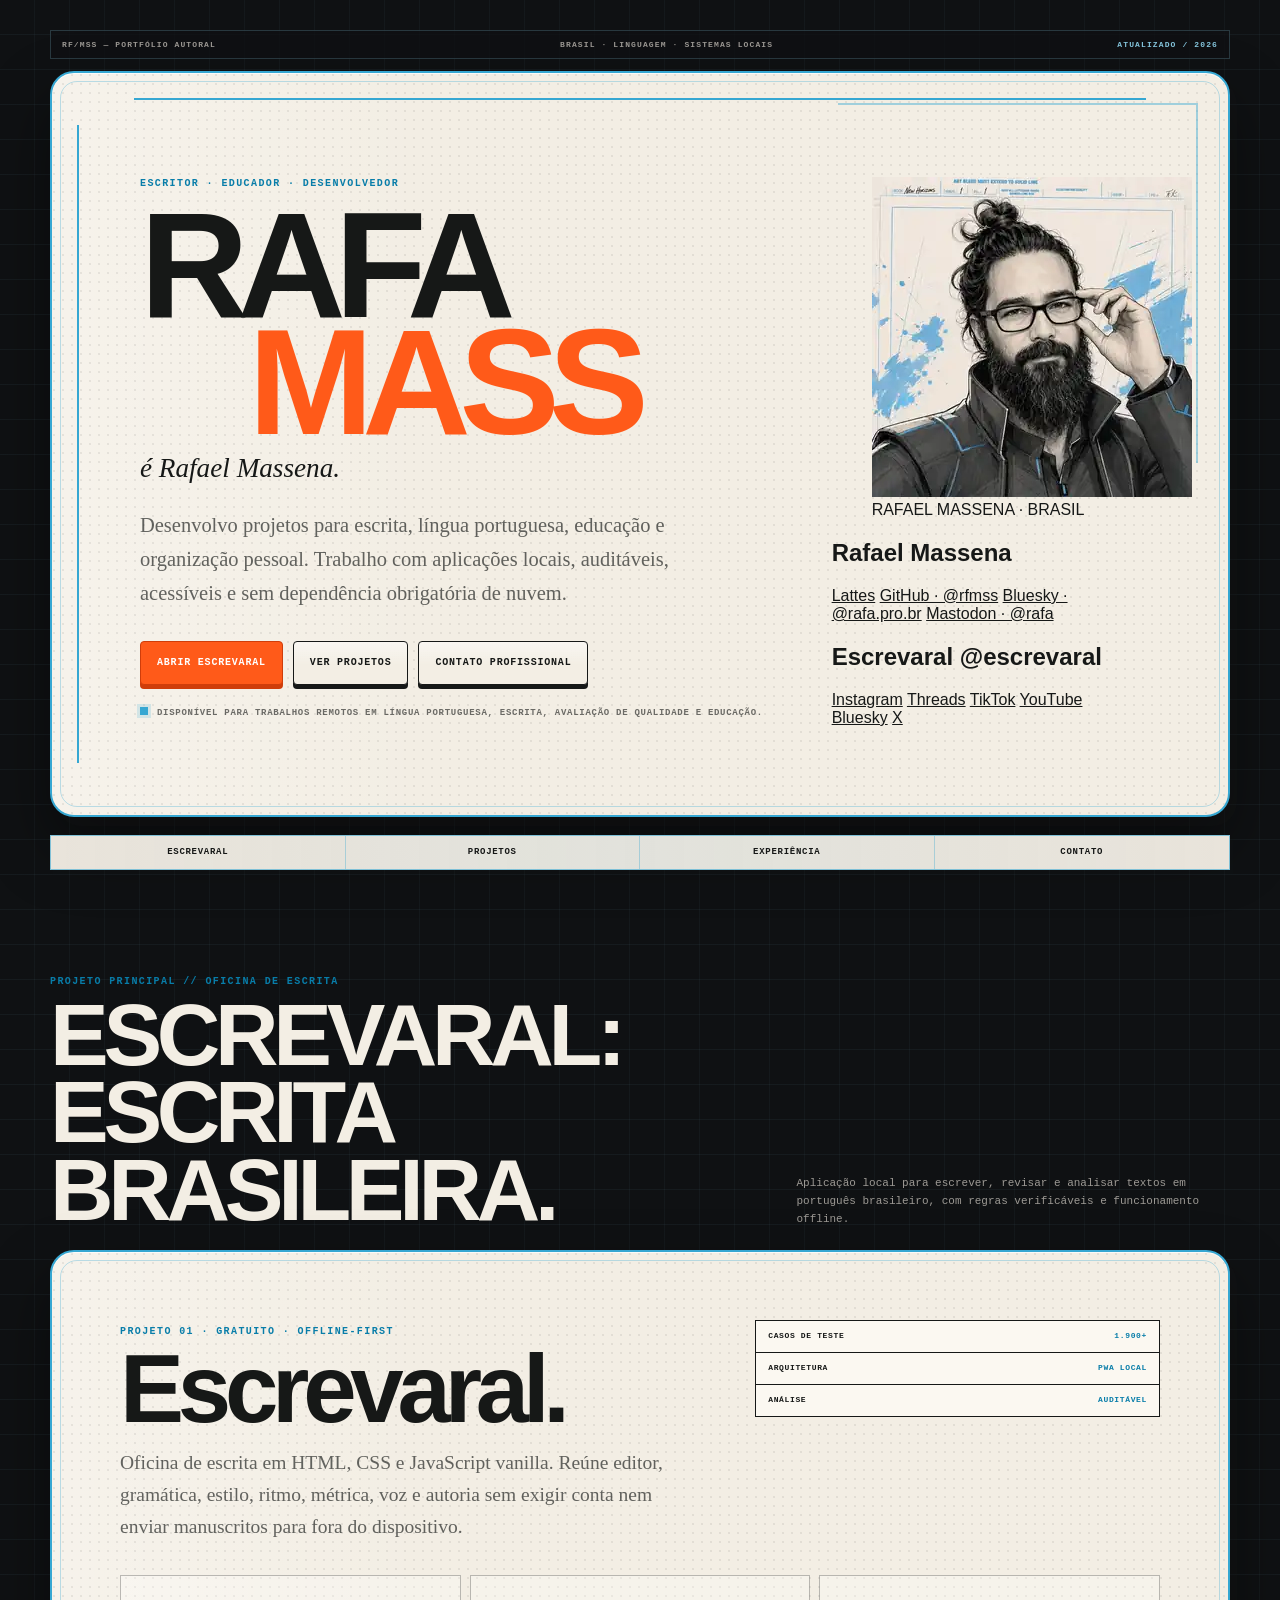
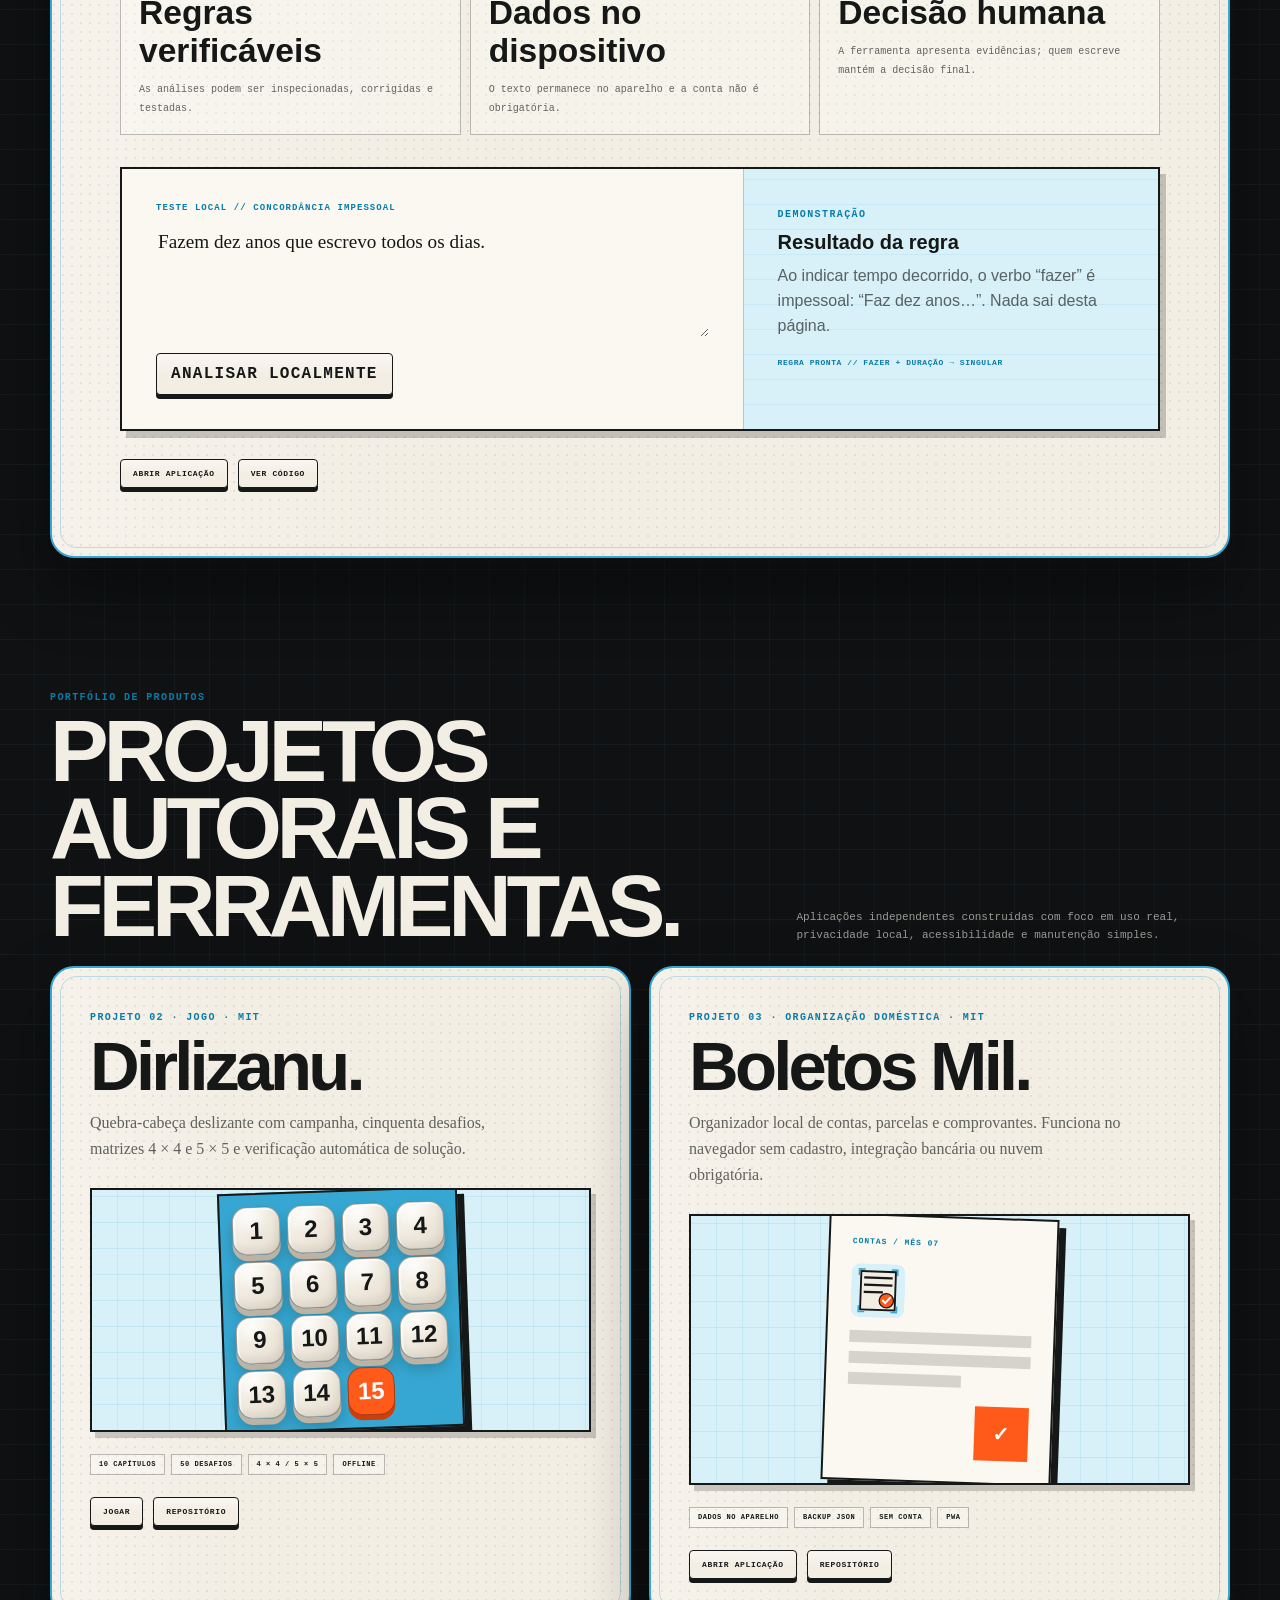
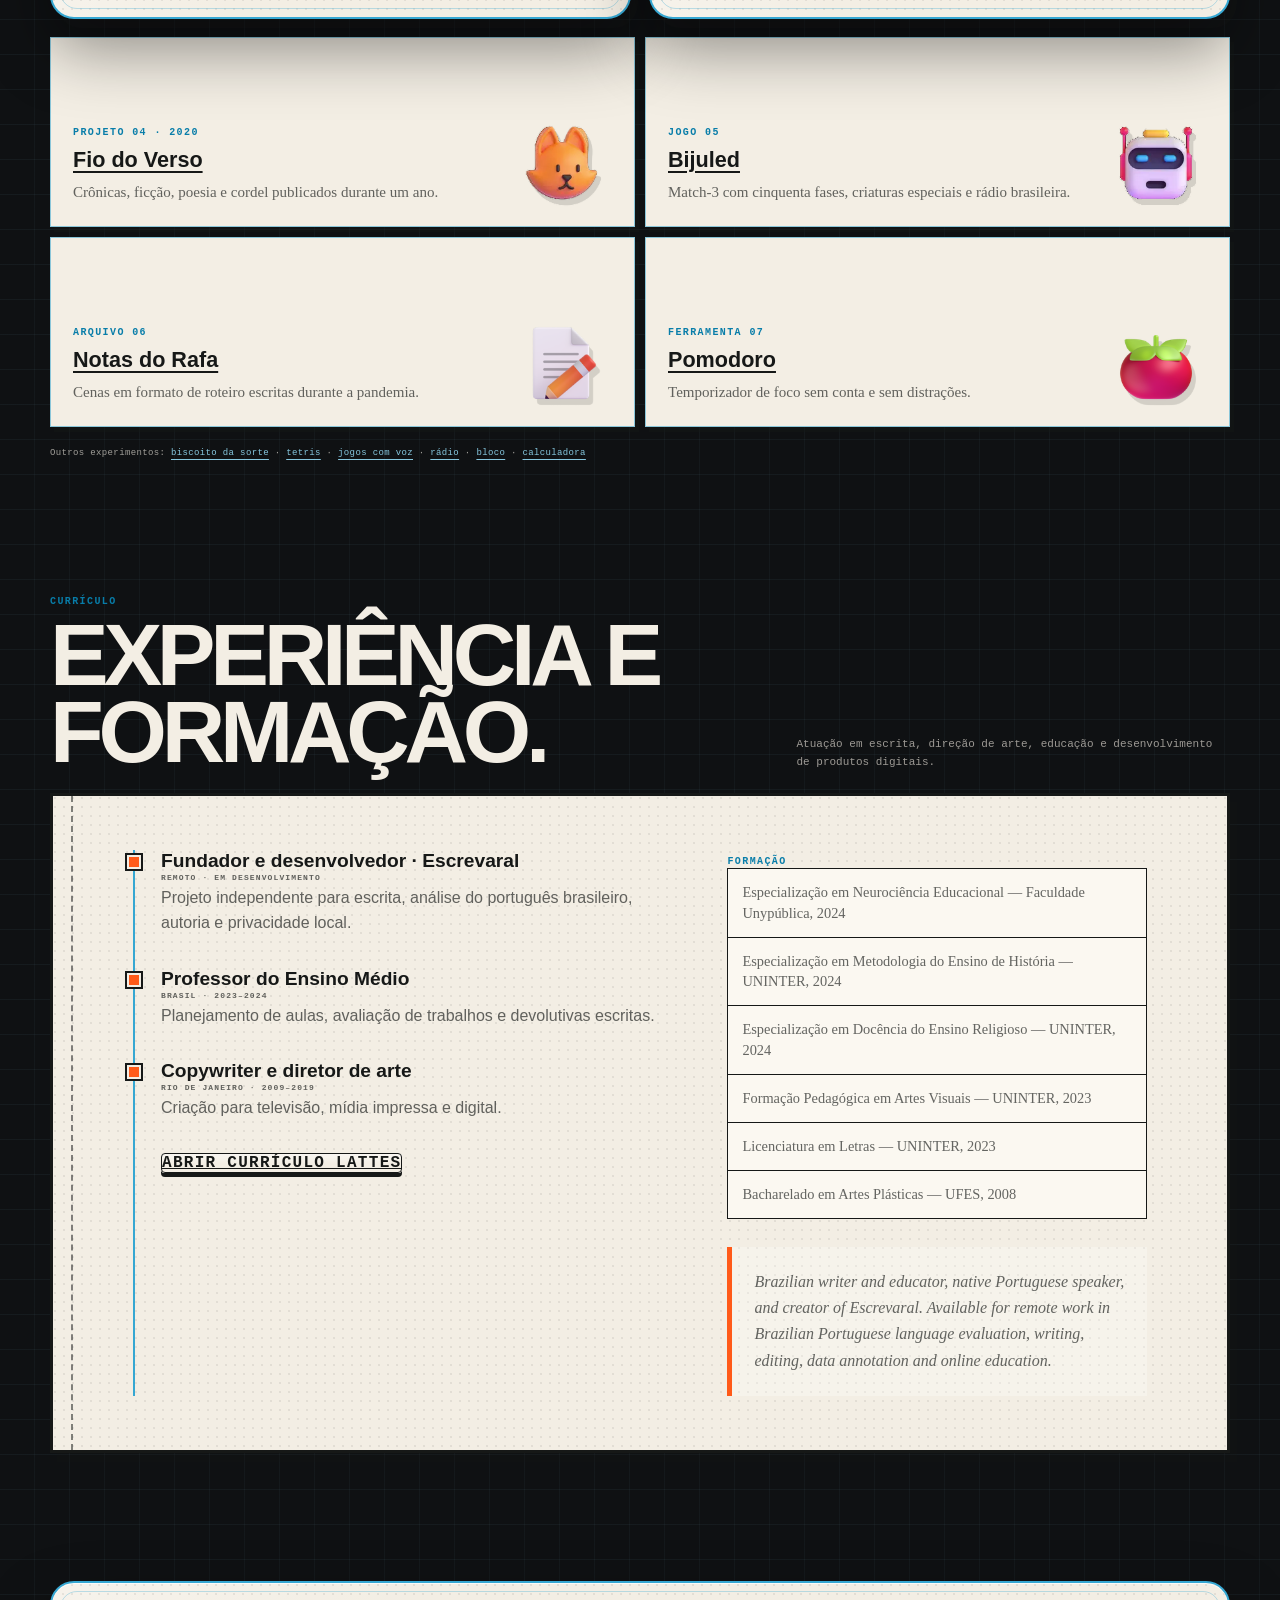
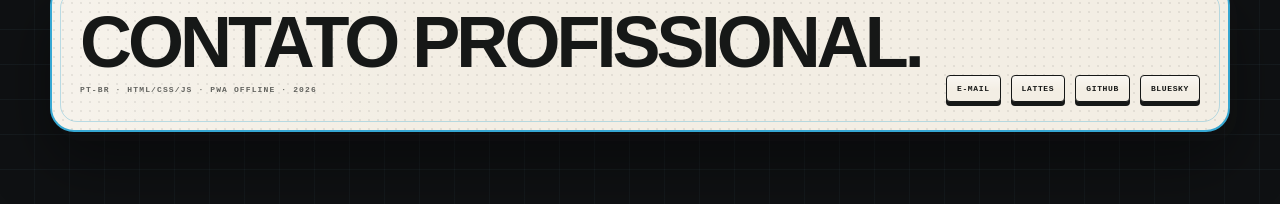
==== commit 1b5df96f: "refactor: make portfolio copy direct and add profile networks" ====
--- a/index.html
+++ b/index.html
@@ -8,8 +8,8 @@
   <meta name="apple-mobile-web-app-title" content="Rafa Mass">
   <meta name="mobile-web-app-capable" content="yes">
   <meta name="theme-color" content="#171a1d">
-  <meta name="description" content="Rafa Mass — escritor, educador e criador de ferramentas locais para escrita, linguagem e vida cotidiana.">
-  <meta property="og:title" content="Rafa Mass · escrita, educação e ferramentas locais">
+  <meta name="description" content="Rafael Massena — escritor, educador e desenvolvedor de ferramentas digitais para escrita, língua portuguesa e organização pessoal.">
+  <meta property="og:title" content="Rafa Mass · Rafael Massena">
   <meta property="og:description" content="Escrevaral, Dirlizanu, Boletos Mil e outros projetos autorais construídos no Brasil.">
   <meta property="og:url" content="https://rafa.pro.br/">
   <meta property="og:type" content="website">
@@ -19,9 +19,8 @@
   <link rel="apple-touch-icon" sizes="180x180" href="icon-sage.png">
   <link rel="stylesheet" href="assets/css/rafamass-blueprint.css">
   <link rel="stylesheet" href="assets/css/portfolio.css">
-  <script>
-    document.documentElement.classList.add('js');
-  </script>
+  <link rel="stylesheet" href="assets/css/profile-refinement.css">
+  <script>document.documentElement.classList.add('js');</script>
   <script type="application/ld+json">
   {
     "@context": "https://schema.org",
@@ -29,11 +28,12 @@
     "name": "Rafael Massena",
     "alternateName": ["Rafa Mass", "rfmss"],
     "url": "https://rafa.pro.br/",
-    "jobTitle": "Escritor, educador e criador de ferramentas digitais",
+    "jobTitle": "Escritor, educador e desenvolvedor de ferramentas digitais",
     "email": "mailto:rafamass@proton.me",
     "nationality": "Brasileiro",
     "knowsAbout": ["escrita", "português brasileiro", "educação", "neurociência educacional", "aplicações offline-first"],
     "sameAs": [
+      "http://lattes.cnpq.br/4850442759129345",
       "https://github.com/rfmss",
       "https://bsky.app/profile/rafa.pro.br",
       "https://wandering.shop/@rafa",
@@ -42,7 +42,7 @@
   }
   </script>
   <script data-goatcounter="https://rfmss.goatcounter.com/count" async src="//gc.zgo.at/count.js"></script>
-  <title>Rafa Mass · escritor, educador e criador</title>
+  <title>Rafa Mass · Rafael Massena</title>
 </head>
 <body data-rm-blueprint>
   <a class="skip-link" href="#conteudo">Pular para o conteúdo</a>
@@ -51,7 +51,7 @@
     <div class="technical-rail" aria-hidden="true">
       <span>RF/MSS — PORTFÓLIO AUTORAL</span>
       <span>BRASIL · LINGUAGEM · SISTEMAS LOCAIS</span>
-      <span>ESTADO / EM CONSTRUÇÃO CONTÍNUA</span>
+      <span>ATUALIZADO / 2026</span>
     </div>
 
     <header class="hero rm-surface" id="inicio">
@@ -59,28 +59,48 @@
       <span class="blueprint-line vertical" aria-hidden="true"></span>
 
       <div class="hero-copy">
-        <p class="hero-kicker">Escritor · educador · inventor de ferramentas</p>
+        <p class="hero-kicker">Escritor · educador · desenvolvedor</p>
         <h1>Rafa<span>Mass</span></h1>
-        <p class="hero-name">Rafael Massena, por inteiro.</p>
-        <p class="hero-lede">Escrevo, ensino e construo ferramentas brasileiras para organizar palavras, ideias e a vida cotidiana — com privacidade local, código auditável e espaço para respirar.</p>
+        <p class="hero-name">é Rafael Massena.</p>
+        <p class="hero-lede">Desenvolvo projetos para escrita, língua portuguesa, educação e organização pessoal. Trabalho com aplicações locais, auditáveis, acessíveis e sem dependência obrigatória de nuvem.</p>
 
         <div class="hero-actions">
-          <a class="action-link primary rm-command" href="https://escrevaral.com">Entrar no Escrevaral →</a>
-          <a class="action-link rm-command" href="#projetos">Examinar projetos</a>
+          <a class="action-link primary rm-command" href="https://escrevaral.com">Abrir Escrevaral</a>
+          <a class="action-link rm-command" href="#projetos">Ver projetos</a>
           <a class="action-link rm-command" href="mailto:rafamass@proton.me">Contato profissional</a>
         </div>
 
-        <p class="hero-status">Disponível para trabalhos remotos em linguagem, escrita, avaliação de qualidade e educação.</p>
+        <p class="hero-status">Disponível para trabalhos remotos em língua portuguesa, escrita, avaliação de qualidade e educação.</p>
       </div>
 
-      <aside class="hero-plate" aria-label="Placa de identidade técnica">
-        <span class="plate-index">RF</span>
-        <div class="plate-signature rm-key rm-key-signal" aria-hidden="true">RM</div>
-        <div class="plate-data">
-          <span>ID PÚBLICO / RAFAMASS</span>
-          <span>MATRÍCULA / RFMSS</span>
-          <span>ORIGEM / BRASIL</span>
-          <span>MÉTODO / LOCAL-FIRST</span>
+      <aside class="hero-profile" aria-label="Foto, currículo e redes sociais de Rafael Massena">
+        <figure class="profile-photo-frame">
+          <img src="assets/perfil-rafa.svg" alt="Retrato ilustrado de Rafael Massena, com óculos e barba, em estilo editorial blueprint" width="320" height="320">
+          <figcaption>RAFAEL MASSENA · BRASIL</figcaption>
+        </figure>
+
+        <div class="social-directory">
+          <section class="social-group" aria-labelledby="rafa-links-title">
+            <h2 id="rafa-links-title">Rafael Massena</h2>
+            <div class="social-links">
+              <a href="http://lattes.cnpq.br/4850442759129345">Lattes</a>
+              <a href="https://github.com/rfmss" rel="me">GitHub · @rfmss</a>
+              <a href="https://bsky.app/profile/rafa.pro.br" rel="me">Bluesky · @rafa.pro.br</a>
+              <a href="https://wandering.shop/@rafa" rel="me">Mastodon · @rafa</a>
+            </div>
+          </section>
+
+          <section class="social-group escrevaral-social" aria-labelledby="escrevaral-links-title">
+            <h2 id="escrevaral-links-title">Escrevaral <span>@escrevaral</span></h2>
+            <div class="social-links compact">
+              <a href="https://www.instagram.com/escrevaral/">Instagram</a>
+              <a href="https://www.threads.com/@escrevaral">Threads</a>
+              <a href="https://www.tiktok.com/@escrevaral">TikTok</a>
+              <a href="https://www.youtube.com/@escrevaral">YouTube</a>
+              <a href="https://bsky.app/profile/escrevaral.bsky.social">Bluesky</a>
+              <a href="https://x.com/escrevaral">X</a>
+            </div>
+          </section>
         </div>
       </aside>
     </header>
@@ -88,7 +108,7 @@
     <nav class="section-nav rm-meta-strip" aria-label="Seções do portfólio">
       <a href="#escrevaral">Escrevaral</a>
       <a href="#projetos">Projetos</a>
-      <a href="#trajetoria">Trajetória</a>
+      <a href="#trajetoria">Experiência</a>
       <a href="#contato">Contato</a>
     </nav>
 
@@ -96,10 +116,10 @@
       <section class="content-section" id="escrevaral" aria-labelledby="escrevaral-title">
         <header class="section-heading">
           <div>
-            <span class="section-kicker">Projeto principal // oficina brasileira</span>
-            <h2>Palavras antes que sequem.</h2>
-          </div>
-          <p>O trabalho central não é uma promessa de inteligência artificial. É uma bancada local, explicável e construída para gente brasileira que escreve.</p>
+            <span class="section-kicker">Projeto principal // oficina de escrita</span>
+            <h2>Escrevaral: escrita brasileira.</h2>
+          </div>
+          <p>Aplicação local para escrever, revisar e analisar textos em português brasileiro, com regras verificáveis e funcionamento offline.</p>
         </header>
 
         <article class="case-study rm-surface reveal">
@@ -107,9 +127,8 @@
             <div>
               <span class="project-code">PROJETO 01 · GRATUITO · OFFLINE-FIRST</span>
               <h3 id="escrevaral-title">Escrevaral.</h3>
-              <p class="case-intro">Uma oficina para escrita brasileira em HTML, CSS e JavaScript vanilla. Reúne editor, gramática, estilo, ritmo, métrica, voz e autoria sem exigir conta nem enviar manuscritos para fora do dispositivo.</p>
-            </div>
-
+              <p class="case-intro">Oficina de escrita em HTML, CSS e JavaScript vanilla. Reúne editor, gramática, estilo, ritmo, métrica, voz e autoria sem exigir conta nem enviar manuscritos para fora do dispositivo.</p>
+            </div>
             <div class="case-register" aria-label="Dados técnicos do Escrevaral">
               <div><span>Casos de teste</span><strong>1.900+</strong></div>
               <div><span>Arquitetura</span><strong>PWA local</strong></div>
@@ -118,28 +137,28 @@
           </div>
 
           <div class="evidence-grid" aria-label="Princípios do projeto">
-            <div class="evidence-card"><strong>Português verificável</strong><span>Regras que podem ser inspecionadas, corrigidas e testadas contra literatura brasileira.</span></div>
-            <div class="evidence-card"><strong>Privacidade por arquitetura</strong><span>O texto permanece no aparelho. O funcionamento principal não depende de conta ou nuvem.</span></div>
-            <div class="evidence-card"><strong>Oficina, não oráculo</strong><span>A ferramenta devolve pistas e evidências; a decisão literária continua pertencendo a quem escreve.</span></div>
+            <div class="evidence-card"><strong>Regras verificáveis</strong><span>As análises podem ser inspecionadas, corrigidas e testadas.</span></div>
+            <div class="evidence-card"><strong>Dados no dispositivo</strong><span>O texto permanece no aparelho e a conta não é obrigatória.</span></div>
+            <div class="evidence-card"><strong>Decisão humana</strong><span>A ferramenta apresenta evidências; quem escreve mantém a decisão final.</span></div>
           </div>
 
           <div class="analysis-bench" aria-labelledby="bench-title">
             <div class="bench-input">
-              <label for="sample">Bancada 01 // concordância impessoal</label>
+              <label for="sample">Teste local // concordância impessoal</label>
               <textarea id="sample" spellcheck="false">Fazem dez anos que escrevo todos os dias.</textarea>
               <button class="bench-button rm-command" id="analyze" type="button">Analisar localmente</button>
             </div>
             <div class="bench-output" aria-live="polite">
-              <span class="meta-label">Miniatura demonstrativa</span>
-              <h4 id="bench-title">A regra deixa rastro.</h4>
+              <span class="meta-label">Demonstração</span>
+              <h4 id="bench-title">Resultado da regra</h4>
               <p id="feedback">Ao indicar tempo decorrido, o verbo “fazer” é impessoal: “Faz dez anos…”. Nada sai desta página.</p>
               <p class="rule-trace" id="trace">regra pronta // fazer + duração → singular</p>
             </div>
           </div>
 
           <div class="project-actions" style="margin-top: 28px">
-            <a class="rm-command" href="https://escrevaral.com">Abrir a oficina</a>
-            <a class="rm-command" href="https://github.com/rfmss/escrevaral">Examinar o código</a>
+            <a class="rm-command" href="https://escrevaral.com">Abrir aplicação</a>
+            <a class="rm-command" href="https://github.com/rfmss/escrevaral">Ver código</a>
           </div>
         </article>
       </section>
@@ -147,18 +166,17 @@
       <section class="content-section" id="projetos" aria-labelledby="projects-title">
         <header class="section-heading">
           <div>
-            <span class="section-kicker">Catálogo de sistemas autorais</span>
-            <h2 id="projects-title">Objetos que respondem.</h2>
-          </div>
-          <p>Cada projeto nasce pequeno, local e utilizável. O desenho não mascara a função: ele torna a lógica visível.</p>
+            <span class="section-kicker">Portfólio de produtos</span>
+            <h2 id="projects-title">Projetos autorais e ferramentas.</h2>
+          </div>
+          <p>Aplicações independentes construídas com foco em uso real, privacidade local, acessibilidade e manutenção simples.</p>
         </header>
 
         <div class="featured-projects">
           <article class="project-card rm-surface reveal">
             <span class="project-code">PROJETO 02 · JOGO · MIT</span>
             <h3>Dirlizanu.</h3>
-            <p>Quebra-cabeça deslizante com campanha, laboratório de desafios, matrizes 4 × 4 e 5 × 5, solução auditada e uma interface construída como aparato editorial.</p>
-
+            <p>Quebra-cabeça deslizante com campanha, cinquenta desafios, matrizes 4 × 4 e 5 × 5 e verificação automática de solução.</p>
             <div class="project-visual" aria-hidden="true">
               <div class="puzzle-miniature">
                 <span class="rm-key">1</span><span class="rm-key">2</span><span class="rm-key">3</span><span class="rm-key">4</span>
@@ -167,10 +185,7 @@
                 <span class="rm-key">13</span><span class="rm-key">14</span><span class="rm-key signal">15</span><span></span>
               </div>
             </div>
-
-            <div class="project-signals">
-              <span>10 capítulos</span><span>50 desafios</span><span>4 × 4 / 5 × 5</span><span>offline</span>
-            </div>
+            <div class="project-signals"><span>10 capítulos</span><span>50 desafios</span><span>4 × 4 / 5 × 5</span><span>offline</span></div>
             <div class="project-actions">
               <a class="rm-command" href="https://rfmss.github.io/dirlizanu/">Jogar</a>
               <a class="rm-command" href="https://github.com/rfmss/dirlizanu">Repositório</a>
@@ -178,23 +193,16 @@
           </article>
 
           <article class="project-card rm-surface reveal">
-            <span class="project-code">PROJETO 03 · FERRAMENTA DOMÉSTICA · MIT</span>
+            <span class="project-code">PROJETO 03 · ORGANIZAÇÃO DOMÉSTICA · MIT</span>
             <h3>Boletos Mil.</h3>
-            <p>Organizador local-first de contas, parcelas e comprovantes. Funciona no navegador sem cadastro, integração bancária ou nuvem obrigatória.</p>
-
+            <p>Organizador local de contas, parcelas e comprovantes. Funciona no navegador sem cadastro, integração bancária ou nuvem obrigatória.</p>
             <div class="project-visual" aria-hidden="true">
               <div class="receipt-miniature">
                 <img class="receipt-icon" src="assets/boletosmil.svg" alt="">
-                <div class="receipt-line"></div>
-                <div class="receipt-line"></div>
-                <div class="receipt-line short"></div>
-                <span class="receipt-seal">✓</span>
+                <div class="receipt-line"></div><div class="receipt-line"></div><div class="receipt-line short"></div><span class="receipt-seal">✓</span>
               </div>
             </div>
-
-            <div class="project-signals">
-              <span>dados no aparelho</span><span>backup JSON</span><span>sem conta</span><span>PWA</span>
-            </div>
+            <div class="project-signals"><span>dados no aparelho</span><span>backup JSON</span><span>sem conta</span><span>PWA</span></div>
             <div class="project-actions">
               <a class="rm-command" href="https://rfmss.github.io/boletosmil/">Abrir aplicação</a>
               <a class="rm-command" href="https://github.com/rfmss/boletosmil">Repositório</a>
@@ -202,57 +210,29 @@
           </article>
         </div>
 
-        <div class="archive-grid" aria-label="Arquivo de projetos">
-          <article class="archive-card reveal">
-            <div><span class="project-code">ARQUIVO 04 · 2020</span><h3><a href="https://fiodoverso.wordpress.com">Fio do Verso</a></h3><p>Um ano de crônicas, ficção, poesia e cordel, além do podcast ficcional Eles Que Ouçam.</p></div>
-            <img src="assets/fox.webp" alt="" loading="lazy">
-          </article>
-          <article class="archive-card reveal">
-            <div><span class="project-code">JOGO 05</span><h3><a href="/bijuled/">Bijuled</a></h3><p>Match-3 com emojis animados, cinquenta fases, criaturas especiais e rádio brasileira.</p></div>
-            <img src="assets/robot.webp" alt="" loading="lazy">
-          </article>
-          <article class="archive-card reveal">
-            <div><span class="project-code">ARQUIVO 06</span><h3><a href="/nota/">Notas do Rafa</a></h3><p>Cenas em formato de roteiro escritas durante a pandemia e extraídas do Fio do Verso.</p></div>
-            <img src="assets/memo.png" alt="" loading="lazy">
-          </article>
-          <article class="archive-card reveal">
-            <div><span class="project-code">FERRAMENTA 07</span><h3><a href="/pomodoro/">Pomodoro</a></h3><p>Um temporizador de foco direto: trabalha, pausa, repete. Sem conta e sem distração.</p></div>
-            <img src="assets/tomato.png" alt="" loading="lazy">
-          </article>
-        </div>
-
-        <p class="experiment-links">experimentos de bancada: <a href="/biscoito/">biscoito da sorte</a> · <a href="/kilo/">tetris</a> · <a href="/jogos/">jogos com voz</a> · <a href="/radio/">rádio</a> · <a href="/bloco/">bloco</a> · <a href="/calculadora/">calculadora</a></p>
+        <div class="archive-grid" aria-label="Outros projetos">
+          <article class="archive-card reveal"><div><span class="project-code">PROJETO 04 · 2020</span><h3><a href="https://fiodoverso.wordpress.com">Fio do Verso</a></h3><p>Crônicas, ficção, poesia e cordel publicados durante um ano.</p></div><img src="assets/fox.webp" alt="" loading="lazy"></article>
+          <article class="archive-card reveal"><div><span class="project-code">JOGO 05</span><h3><a href="/bijuled/">Bijuled</a></h3><p>Match-3 com cinquenta fases, criaturas especiais e rádio brasileira.</p></div><img src="assets/robot.webp" alt="" loading="lazy"></article>
+          <article class="archive-card reveal"><div><span class="project-code">ARQUIVO 06</span><h3><a href="/nota/">Notas do Rafa</a></h3><p>Cenas em formato de roteiro escritas durante a pandemia.</p></div><img src="assets/memo.png" alt="" loading="lazy"></article>
+          <article class="archive-card reveal"><div><span class="project-code">FERRAMENTA 07</span><h3><a href="/pomodoro/">Pomodoro</a></h3><p>Temporizador de foco sem conta e sem distrações.</p></div><img src="assets/tomato.png" alt="" loading="lazy"></article>
+        </div>
+        <p class="experiment-links">Outros experimentos: <a href="/biscoito/">biscoito da sorte</a> · <a href="/kilo/">tetris</a> · <a href="/jogos/">jogos com voz</a> · <a href="/radio/">rádio</a> · <a href="/bloco/">bloco</a> · <a href="/calculadora/">calculadora</a></p>
       </section>
 
       <section class="content-section" id="trajetoria" aria-labelledby="trajectory-title">
         <header class="section-heading">
-          <div>
-            <span class="section-kicker">Experiência e formação</span>
-            <h2 id="trajectory-title">A oficina veio antes do código.</h2>
-          </div>
-          <p>Escrita, direção de arte, sala de aula e pesquisa não aparecem como adorno curricular: são as ferramentas que moldam os produtos.</p>
+          <div><span class="section-kicker">Currículo</span><h2 id="trajectory-title">Experiência e formação.</h2></div>
+          <p>Atuação em escrita, direção de arte, educação e desenvolvimento de produtos digitais.</p>
         </header>
 
         <div class="profile-dossier rm-dossier reveal">
           <div class="profile-columns">
             <div class="timeline">
-              <article class="timeline-entry">
-                <h3>Fundador e desenvolvedor · Escrevaral</h3>
-                <p class="timeline-when">REMOTO · EM DESENVOLVIMENTO</p>
-                <p>Projeto independente de processamento do português brasileiro, escrita, autoria e privacidade local.</p>
-              </article>
-              <article class="timeline-entry">
-                <h3>Professor do Ensino Médio</h3>
-                <p class="timeline-when">BRASIL · 2023–2024</p>
-                <p>Planejamento de aulas, avaliação de trabalhos e devolutivas escritas, com formação em linguagem, literatura e artes visuais.</p>
-              </article>
-              <article class="timeline-entry">
-                <h3>Copywriter e diretor de arte</h3>
-                <p class="timeline-when">RIO DE JANEIRO · 2009–2019</p>
-                <p>Dez anos de criação para televisão, mídia impressa e digital, com trabalhos para Rede Globo, Record TV, L’Oréal, Vale e General Motors.</p>
-              </article>
-            </div>
-
+              <article class="timeline-entry"><h3>Fundador e desenvolvedor · Escrevaral</h3><p class="timeline-when">REMOTO · EM DESENVOLVIMENTO</p><p>Projeto independente para escrita, análise do português brasileiro, autoria e privacidade local.</p></article>
+              <article class="timeline-entry"><h3>Professor do Ensino Médio</h3><p class="timeline-when">BRASIL · 2023–2024</p><p>Planejamento de aulas, avaliação de trabalhos e devolutivas escritas.</p></article>
+              <article class="timeline-entry"><h3>Copywriter e diretor de arte</h3><p class="timeline-when">RIO DE JANEIRO · 2009–2019</p><p>Criação para televisão, mídia impressa e digital.</p></article>
+              <a class="lattes-link rm-command" href="http://lattes.cnpq.br/4850442759129345">Abrir Currículo Lattes</a>
+            </div>
             <div>
               <span class="project-code">FORMAÇÃO</span>
               <ul class="education-list">
@@ -263,8 +243,7 @@
                 <li>Licenciatura em Letras — UNINTER, 2023</li>
                 <li>Bacharelado em Artes Plásticas — UFES, 2008</li>
               </ul>
-
-              <p class="english-note" lang="en">Brazilian writer and educator, native Portuguese speaker, and creator of Escrevaral. Available for remote opportunities in Brazilian Portuguese language and quality evaluation, data annotation, writing, editing, and online education.</p>
+              <p class="english-note" lang="en">Brazilian writer and educator, native Portuguese speaker, and creator of Escrevaral. Available for remote work in Brazilian Portuguese language evaluation, writing, editing, data annotation and online education.</p>
             </div>
           </div>
         </div>
@@ -273,15 +252,12 @@
 
     <footer class="site-footer rm-surface" id="contato">
       <div class="footer-lockup">
-        <div>
-          <strong>Vamos pôr uma ideia na bancada.</strong>
-          <p class="footer-meta">FEITO À MÃO EM PT-BR · SEM FRAMEWORK · PWA OFFLINE · <span id="currentYear">2026</span></p>
-        </div>
+        <div><strong>Contato profissional.</strong><p class="footer-meta">PT-BR · HTML/CSS/JS · PWA OFFLINE · <span id="currentYear">2026</span></p></div>
         <div class="footer-links">
           <a class="rm-command" href="mailto:rafamass@proton.me">E-mail</a>
+          <a class="rm-command" href="http://lattes.cnpq.br/4850442759129345">Lattes</a>
           <a class="rm-command" href="https://github.com/rfmss" rel="me">GitHub</a>
           <a class="rm-command" href="https://bsky.app/profile/rafa.pro.br" rel="me">Bluesky</a>
-          <a class="rm-command" href="https://wandering.shop/@rafa" rel="me">Mastodon</a>
         </div>
       </div>
     </footer>
--- a/assets/css/rafamass-blueprint.css
+++ b/assets/css/rafamass-blueprint.css
@@ -7,7 +7,7 @@
  * No external fonts, images, JavaScript or global reset are required.
  */
 
-[data-rm-blueprint] {
+:where([data-rm-blueprint]) {
   --rm-stage: #171a1d;
   --rm-stage-deep: #0f1113;
   --rm-paper: #f3eee4;
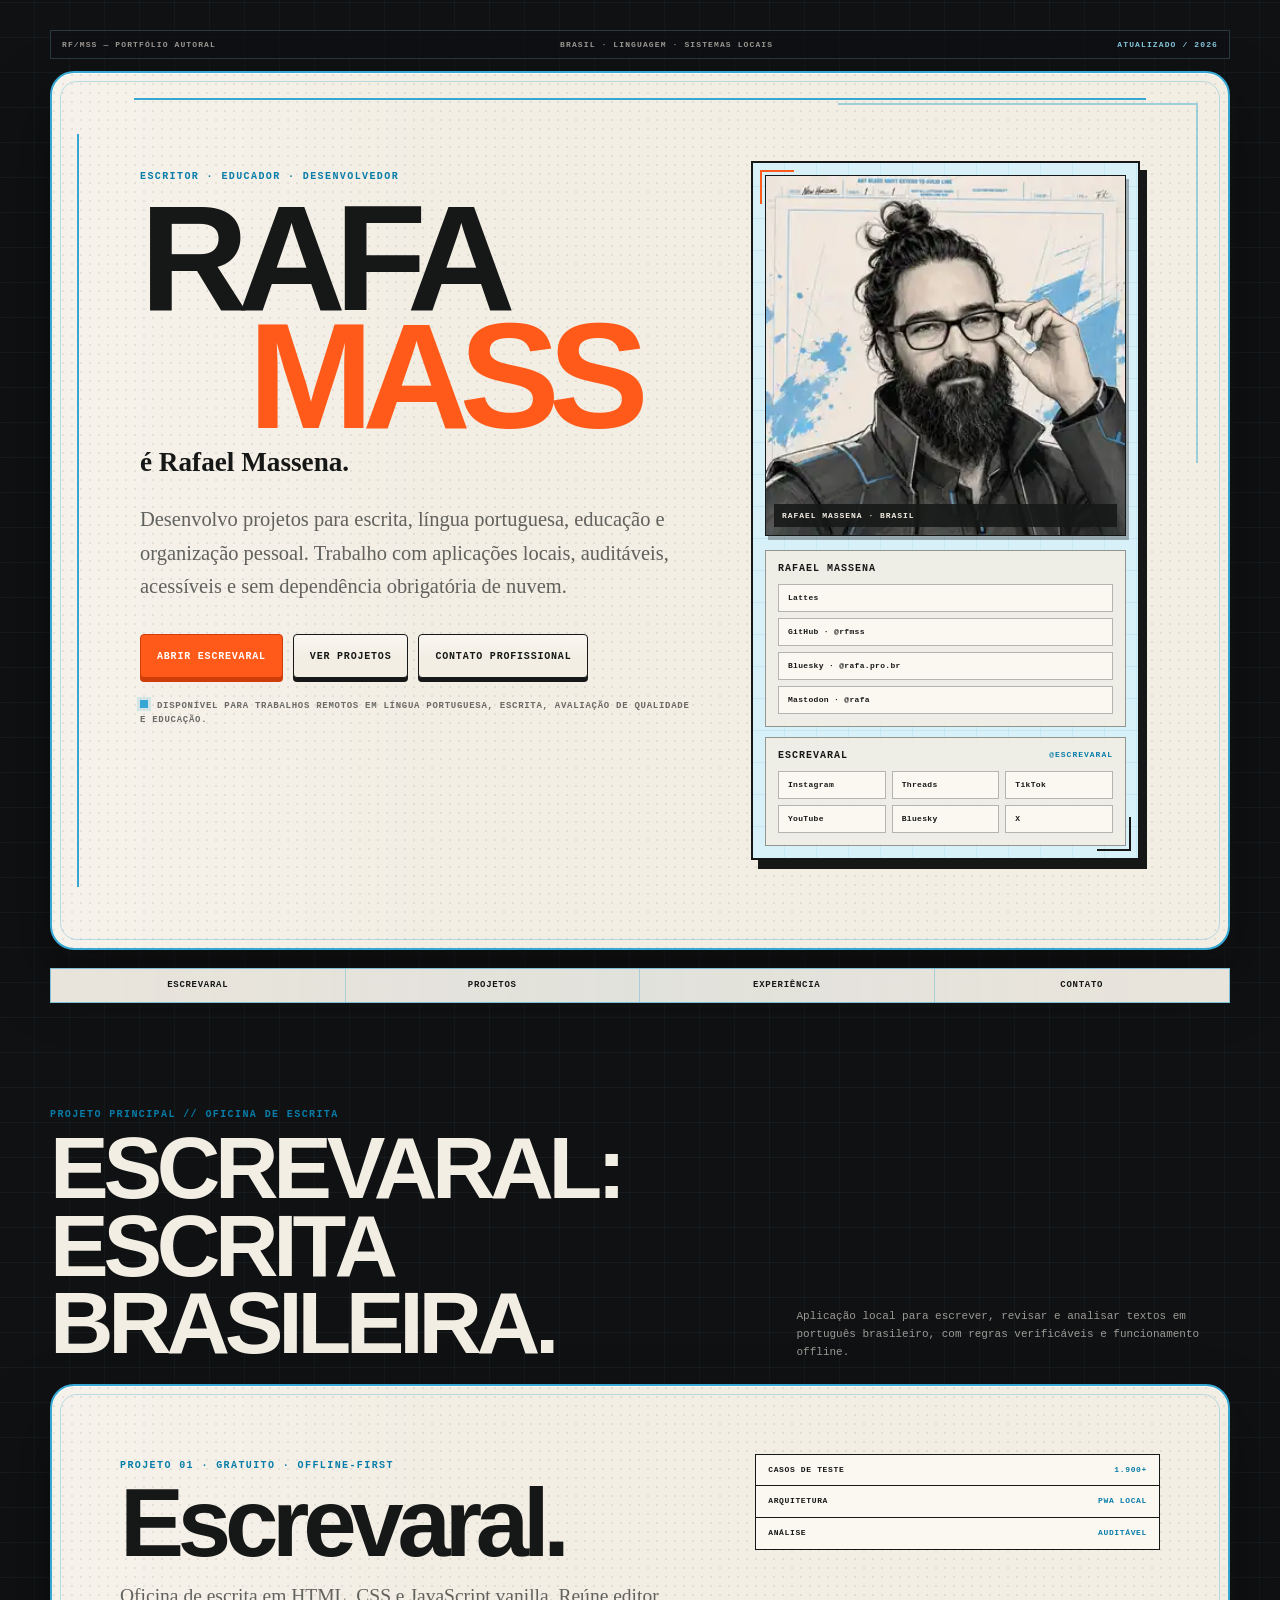
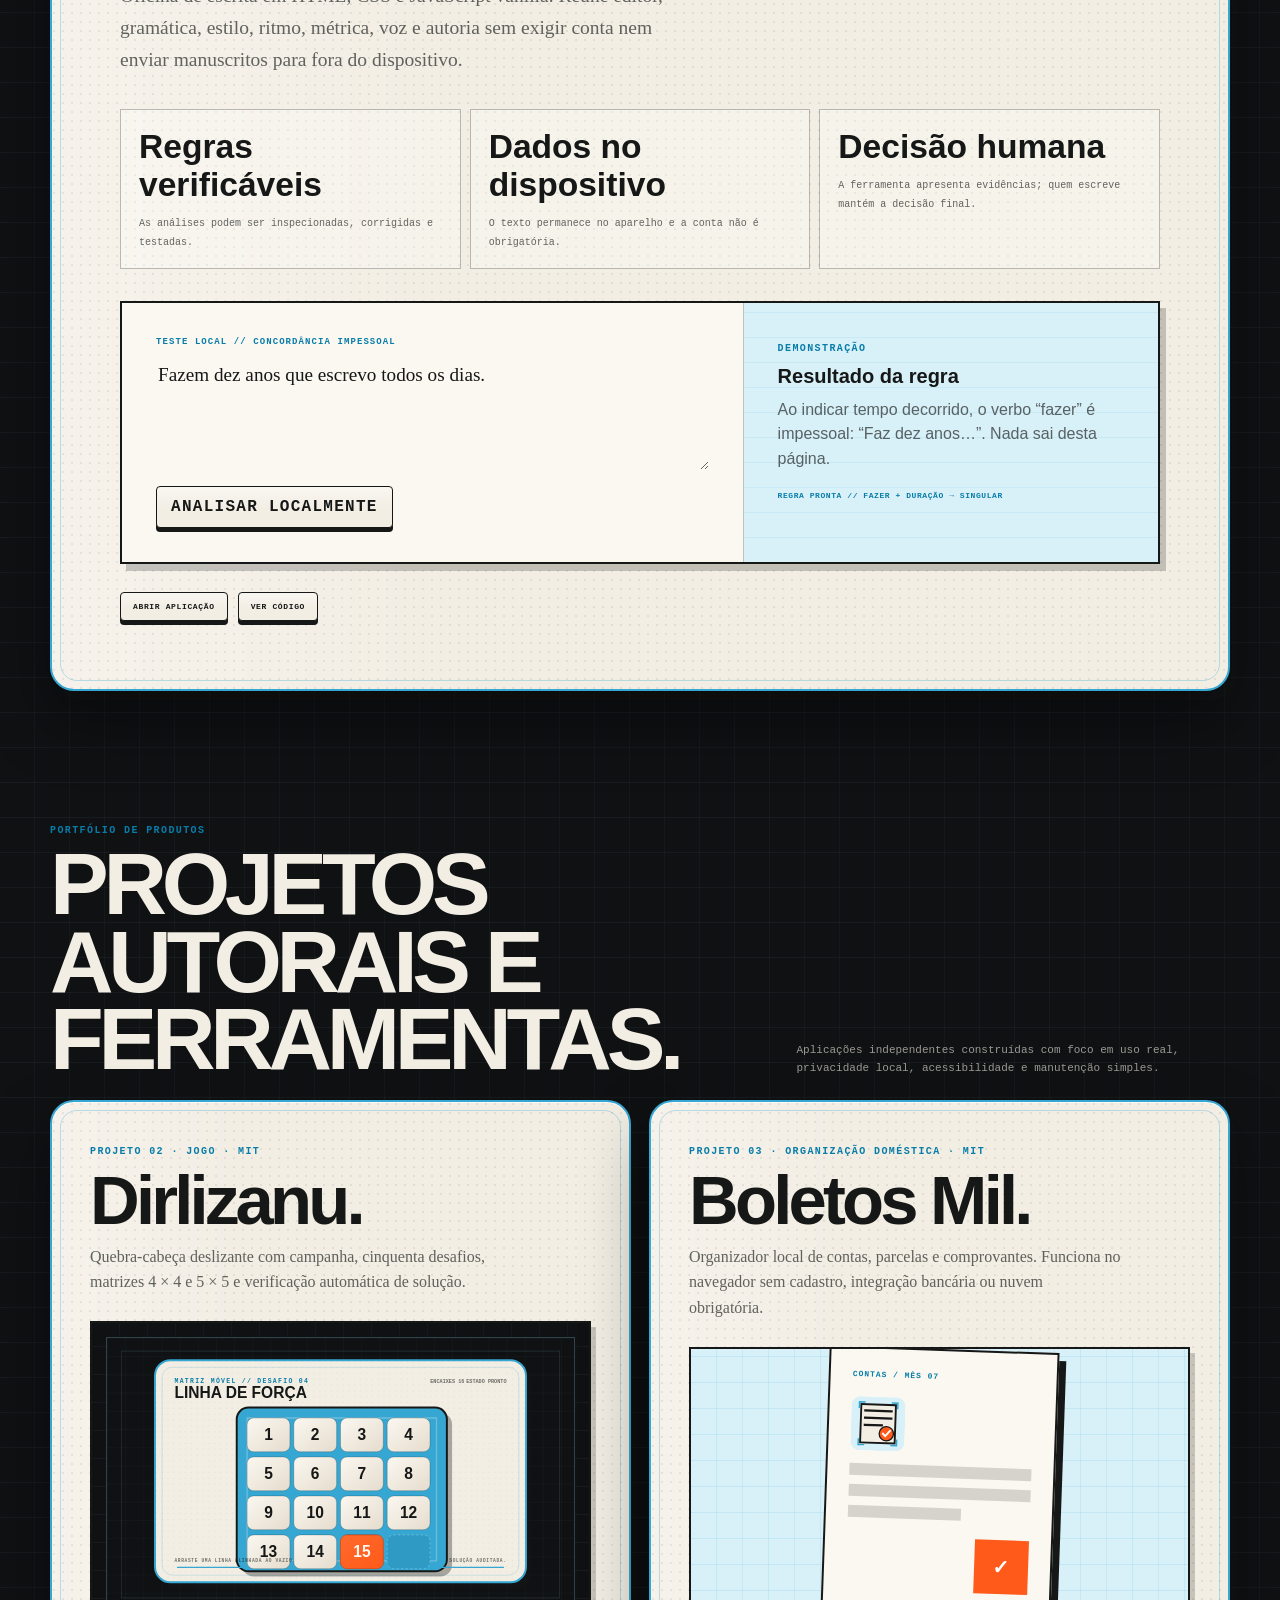
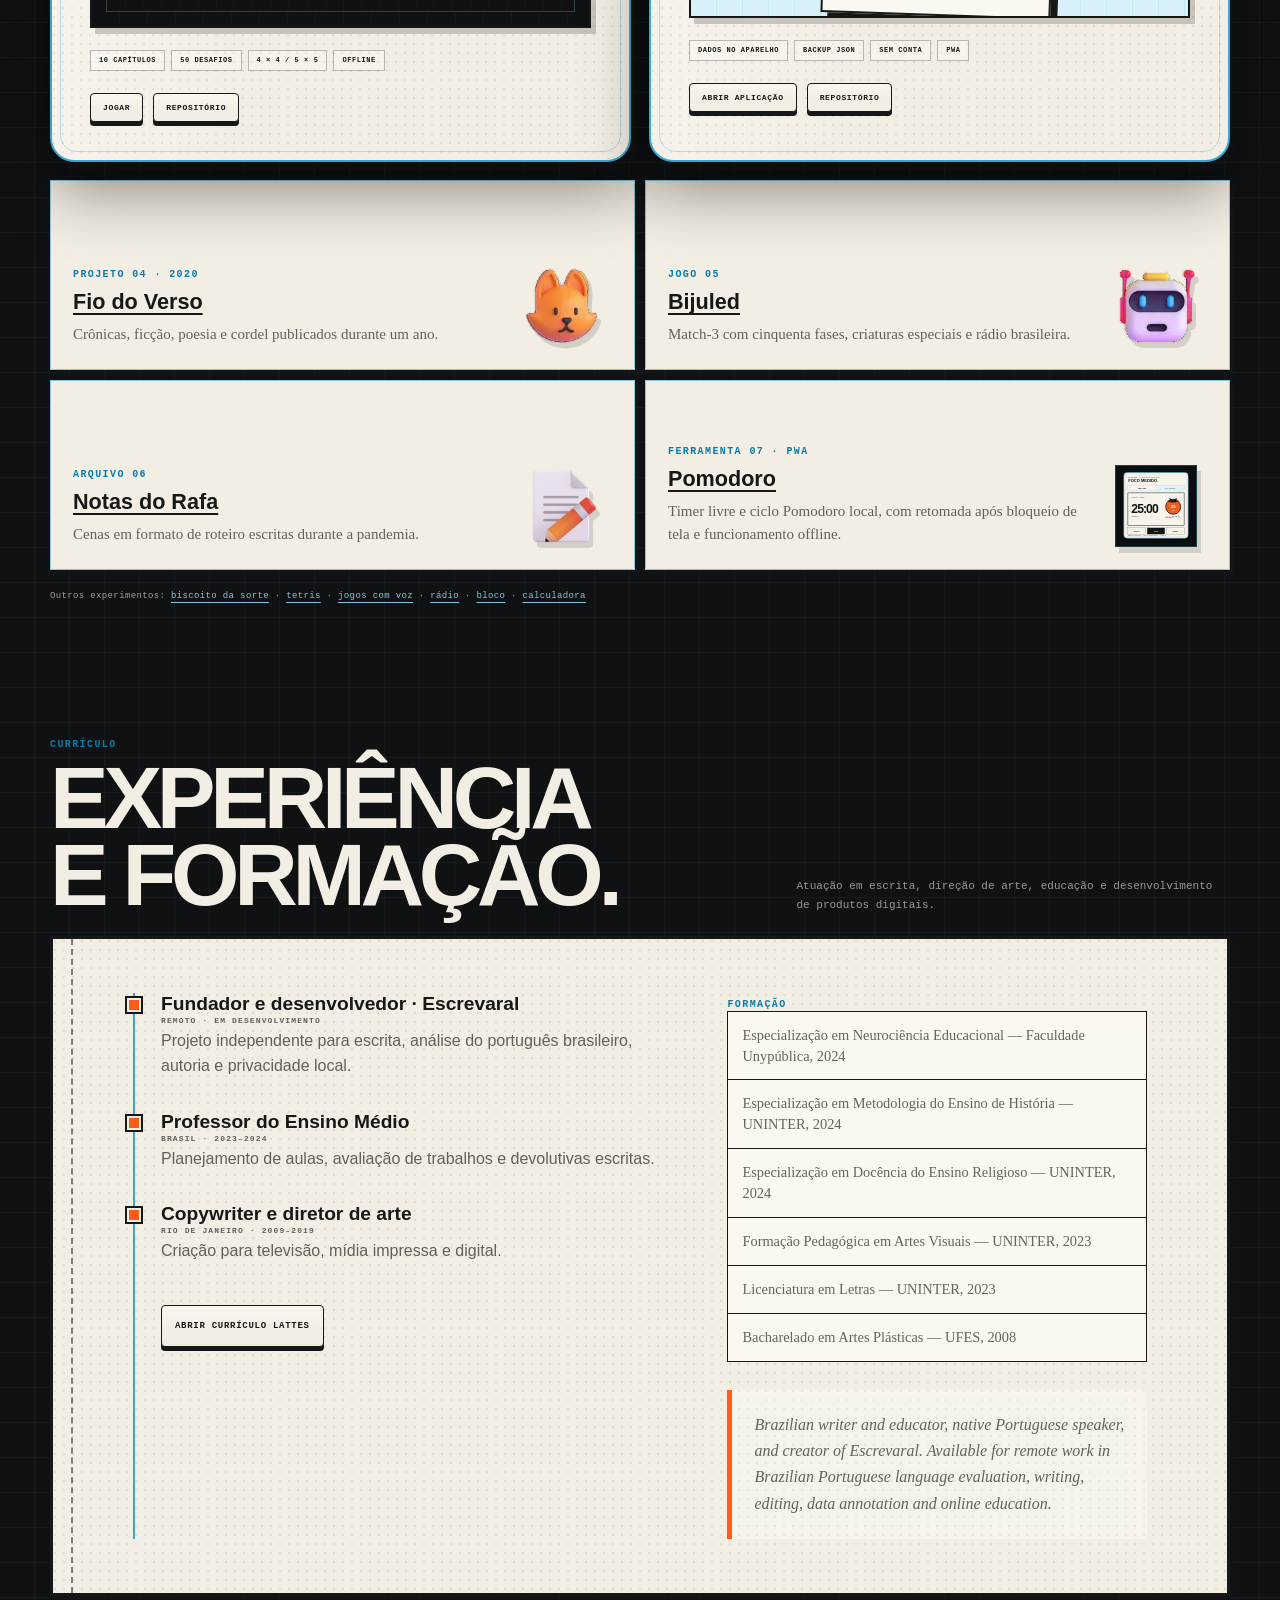
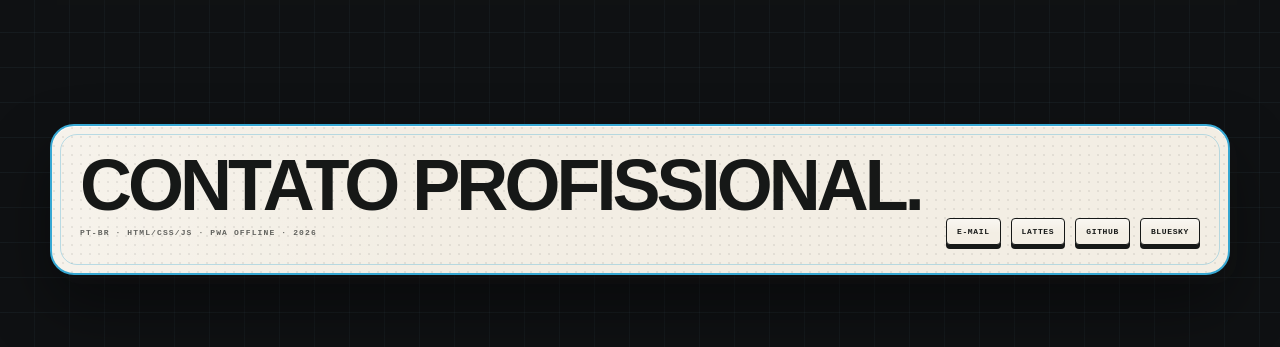
==== commit 443133cd: "feat: replace generic project art with product previews" ====
--- a/index.html
+++ b/index.html
@@ -20,6 +20,7 @@
   <link rel="stylesheet" href="assets/css/rafamass-blueprint.css">
   <link rel="stylesheet" href="assets/css/portfolio.css">
   <link rel="stylesheet" href="assets/css/profile-refinement.css">
+  <link rel="stylesheet" href="assets/css/project-previews.css">
   <script>document.documentElement.classList.add('js');</script>
   <script type="application/ld+json">
   {
@@ -177,13 +178,8 @@
             <span class="project-code">PROJETO 02 · JOGO · MIT</span>
             <h3>Dirlizanu.</h3>
             <p>Quebra-cabeça deslizante com campanha, cinquenta desafios, matrizes 4 × 4 e 5 × 5 e verificação automática de solução.</p>
-            <div class="project-visual" aria-hidden="true">
-              <div class="puzzle-miniature">
-                <span class="rm-key">1</span><span class="rm-key">2</span><span class="rm-key">3</span><span class="rm-key">4</span>
-                <span class="rm-key">5</span><span class="rm-key">6</span><span class="rm-key">7</span><span class="rm-key">8</span>
-                <span class="rm-key">9</span><span class="rm-key">10</span><span class="rm-key">11</span><span class="rm-key">12</span>
-                <span class="rm-key">13</span><span class="rm-key">14</span><span class="rm-key signal">15</span><span></span>
-              </div>
+            <div class="project-visual project-preview-frame">
+              <img class="project-preview" src="assets/dirlizanu-preview.svg" alt="Prévia do Dirlizanu com tabuleiro cyan, blocos claros e peça 15 vermelha" width="720" height="420">
             </div>
             <div class="project-signals"><span>10 capítulos</span><span>50 desafios</span><span>4 × 4 / 5 × 5</span><span>offline</span></div>
             <div class="project-actions">
@@ -214,7 +210,7 @@
           <article class="archive-card reveal"><div><span class="project-code">PROJETO 04 · 2020</span><h3><a href="https://fiodoverso.wordpress.com">Fio do Verso</a></h3><p>Crônicas, ficção, poesia e cordel publicados durante um ano.</p></div><img src="assets/fox.webp" alt="" loading="lazy"></article>
           <article class="archive-card reveal"><div><span class="project-code">JOGO 05</span><h3><a href="/bijuled/">Bijuled</a></h3><p>Match-3 com cinquenta fases, criaturas especiais e rádio brasileira.</p></div><img src="assets/robot.webp" alt="" loading="lazy"></article>
           <article class="archive-card reveal"><div><span class="project-code">ARQUIVO 06</span><h3><a href="/nota/">Notas do Rafa</a></h3><p>Cenas em formato de roteiro escritas durante a pandemia.</p></div><img src="assets/memo.png" alt="" loading="lazy"></article>
-          <article class="archive-card reveal"><div><span class="project-code">FERRAMENTA 07</span><h3><a href="/pomodoro/">Pomodoro</a></h3><p>Temporizador de foco sem conta e sem distrações.</p></div><img src="assets/tomato.png" alt="" loading="lazy"></article>
+          <article class="archive-card reveal"><div><span class="project-code">FERRAMENTA 07 · PWA</span><h3><a href="https://rfmss.github.io/pomodoro/">Pomodoro</a></h3><p>Timer livre e ciclo Pomodoro local, com retomada após bloqueio de tela e funcionamento offline.</p></div><img src="assets/pomodoro-preview.svg" alt="Prévia do Pomodoro Blueprint com relógio 25:00 e selo de tomate" loading="lazy" width="512" height="512"></article>
         </div>
         <p class="experiment-links">Outros experimentos: <a href="/biscoito/">biscoito da sorte</a> · <a href="/kilo/">tetris</a> · <a href="/jogos/">jogos com voz</a> · <a href="/radio/">rádio</a> · <a href="/bloco/">bloco</a> · <a href="/calculadora/">calculadora</a></p>
       </section>
--- a/assets/css/profile-refinement.css
+++ b/assets/css/profile-refinement.css
@@ -0,0 +1,250 @@
+/*
+ * rafa.pro.br — profile, social directory and interaction refinement
+ * Keeps the Blueprint language while making the portfolio more direct.
+ */
+
+a[href],
+button,
+[role="button"],
+.rm-command {
+  cursor: pointer;
+}
+
+textarea,
+input {
+  cursor: text;
+}
+
+.hero {
+  min-height: auto;
+  grid-template-columns: minmax(0, 1.18fr) minmax(330px, .82fr);
+  align-items: start;
+}
+
+.hero-copy,
+.hero-profile {
+  position: relative;
+  z-index: 2;
+}
+
+.hero-name {
+  font-style: normal;
+  font-weight: 700;
+}
+
+.hero-lede {
+  max-width: 58ch;
+}
+
+.hero-profile {
+  display: grid;
+  gap: 14px;
+  min-width: 0;
+  padding: 12px;
+  border: 2px solid var(--rm-ink);
+  background:
+    repeating-linear-gradient(0deg, transparent 0 31px, rgba(54,167,210,.12) 31px 32px),
+    repeating-linear-gradient(90deg, transparent 0 31px, rgba(54,167,210,.1) 31px 32px),
+    var(--rm-cyan-pale);
+  box-shadow: 7px 9px 0 var(--rm-ink);
+}
+
+.hero-profile::before,
+.hero-profile::after {
+  content: "";
+  position: absolute;
+  width: 34px;
+  height: 34px;
+  pointer-events: none;
+}
+
+.hero-profile::before {
+  top: 7px;
+  left: 7px;
+  border-top: 2px solid var(--rm-vermilion);
+  border-left: 2px solid var(--rm-vermilion);
+}
+
+.hero-profile::after {
+  right: 7px;
+  bottom: 7px;
+  border-right: 2px solid var(--rm-ink);
+  border-bottom: 2px solid var(--rm-ink);
+}
+
+.profile-photo-frame {
+  position: relative;
+  margin: 0;
+  overflow: hidden;
+  border: 1px solid var(--rm-ink);
+  background: var(--rm-paper);
+  box-shadow: 3px 4px 0 rgba(22,24,23,.32);
+}
+
+.profile-photo-frame img {
+  display: block;
+  width: 100%;
+  height: auto;
+  aspect-ratio: 1;
+  object-fit: cover;
+}
+
+.profile-photo-frame figcaption {
+  position: absolute;
+  left: 8px;
+  right: 8px;
+  bottom: 8px;
+  padding: 7px 8px;
+  color: var(--rm-paper);
+  background: rgba(22,24,23,.88);
+  font: 700 8px/1.2 var(--rm-font-technical);
+  letter-spacing: .12em;
+  text-transform: uppercase;
+}
+
+.social-directory {
+  display: grid;
+  grid-template-columns: 1fr;
+  gap: 10px;
+}
+
+.social-group {
+  padding: 12px;
+  border: 1px solid rgba(22,24,23,.42);
+  background: rgba(243,238,228,.88);
+}
+
+.social-group h2 {
+  display: flex;
+  justify-content: space-between;
+  gap: 8px;
+  margin: 0 0 9px;
+  color: var(--rm-ink);
+  font: 800 10px/1.2 var(--rm-font-technical);
+  letter-spacing: .1em;
+  text-transform: uppercase;
+}
+
+.social-group h2 span {
+  color: #087da9;
+  font-size: 8px;
+}
+
+.social-links {
+  display: grid;
+  gap: 6px;
+}
+
+.social-links.compact {
+  grid-template-columns: repeat(3, minmax(0, 1fr));
+}
+
+.social-links a {
+  min-width: 0;
+  padding: 8px 9px;
+  color: var(--rm-ink);
+  border: 1px solid rgba(22,24,23,.3);
+  background: var(--rm-paper-high);
+  font: 700 8px/1.25 var(--rm-font-technical);
+  letter-spacing: .04em;
+  text-align: left;
+  text-decoration: none;
+  overflow-wrap: anywhere;
+  transition:
+    transform var(--rm-motion-fast) ease,
+    border-color var(--rm-motion-fast) ease,
+    background var(--rm-motion-fast) ease;
+}
+
+.social-links a:hover,
+.social-links a:focus-visible {
+  border-color: var(--rm-cyan-strong);
+  background: #fff;
+  transform: translateY(-1px);
+}
+
+.social-links a:active {
+  transform: translateY(1px);
+}
+
+.lattes-link {
+  min-height: 42px;
+  display: inline-flex;
+  align-items: center;
+  justify-content: center;
+  margin-top: 10px;
+  padding: 9px 13px;
+  color: var(--rm-ink);
+  font-size: 9px;
+  text-decoration: none;
+}
+
+.section-heading h2,
+.case-study h3,
+.project-card h3,
+.site-footer strong {
+  text-wrap: balance;
+}
+
+@media (max-width: 1040px) {
+  .hero {
+    grid-template-columns: minmax(0, 1fr) minmax(300px, .78fr);
+    gap: 28px;
+    padding-inline: clamp(30px, 5vw, 60px);
+  }
+
+  .hero h1 {
+    font-size: clamp(4.5rem, 12vw, 7.5rem);
+  }
+
+  .social-links.compact {
+    grid-template-columns: repeat(2, minmax(0, 1fr));
+  }
+}
+
+@media (max-width: 900px) {
+  .hero {
+    grid-template-columns: 1fr;
+  }
+
+  .hero-profile {
+    width: min(100%, 720px);
+    grid-template-columns: minmax(220px, .82fr) minmax(0, 1.18fr);
+    justify-self: center;
+  }
+
+  .profile-photo-frame {
+    align-self: start;
+  }
+}
+
+@media (max-width: 680px) {
+  .hero-profile {
+    width: 100%;
+    grid-template-columns: 1fr;
+    padding: 9px;
+  }
+
+  .profile-photo-frame {
+    width: min(100%, 420px);
+    justify-self: center;
+  }
+
+  .social-directory {
+    grid-template-columns: 1fr;
+  }
+
+  .social-links.compact {
+    grid-template-columns: repeat(2, minmax(0, 1fr));
+  }
+}
+
+@media (max-width: 420px) {
+  .social-links.compact {
+    grid-template-columns: 1fr 1fr;
+  }
+
+  .social-links a {
+    font-size: 7.5px;
+  }
+}
--- a/assets/css/project-previews.css
+++ b/assets/css/project-previews.css
@@ -0,0 +1,46 @@
+/* Product previews derived from the actual public interfaces. */
+
+.project-preview-frame {
+  padding: clamp(8px, 1.6vw, 14px);
+  background:
+    repeating-linear-gradient(0deg, transparent 0 27px, rgba(134,199,223,.055) 27px 28px),
+    repeating-linear-gradient(90deg, transparent 0 27px, rgba(134,199,223,.045) 27px 28px),
+    var(--rm-stage-deep);
+}
+
+.project-preview {
+  width: 100%;
+  height: auto;
+  min-height: 210px;
+  display: block;
+  border: 1px solid rgba(134,199,223,.28);
+  background: var(--rm-stage-deep);
+  object-fit: cover;
+}
+
+.archive-card img[src$="pomodoro-preview.svg"] {
+  padding: 0;
+  border: 1px solid rgba(54,167,210,.34);
+  background: var(--rm-stage-deep);
+  object-fit: cover;
+}
+
+@media (max-width: 680px) {
+  .project-preview {
+    min-height: 190px;
+  }
+}
+
+@media (max-width: 420px) {
+  .project-preview {
+    min-height: 160px;
+  }
+
+  .archive-card img[src$="pomodoro-preview.svg"] {
+    display: block;
+    width: 100%;
+    height: auto;
+    aspect-ratio: 16 / 9;
+    margin-top: 12px;
+  }
+}
